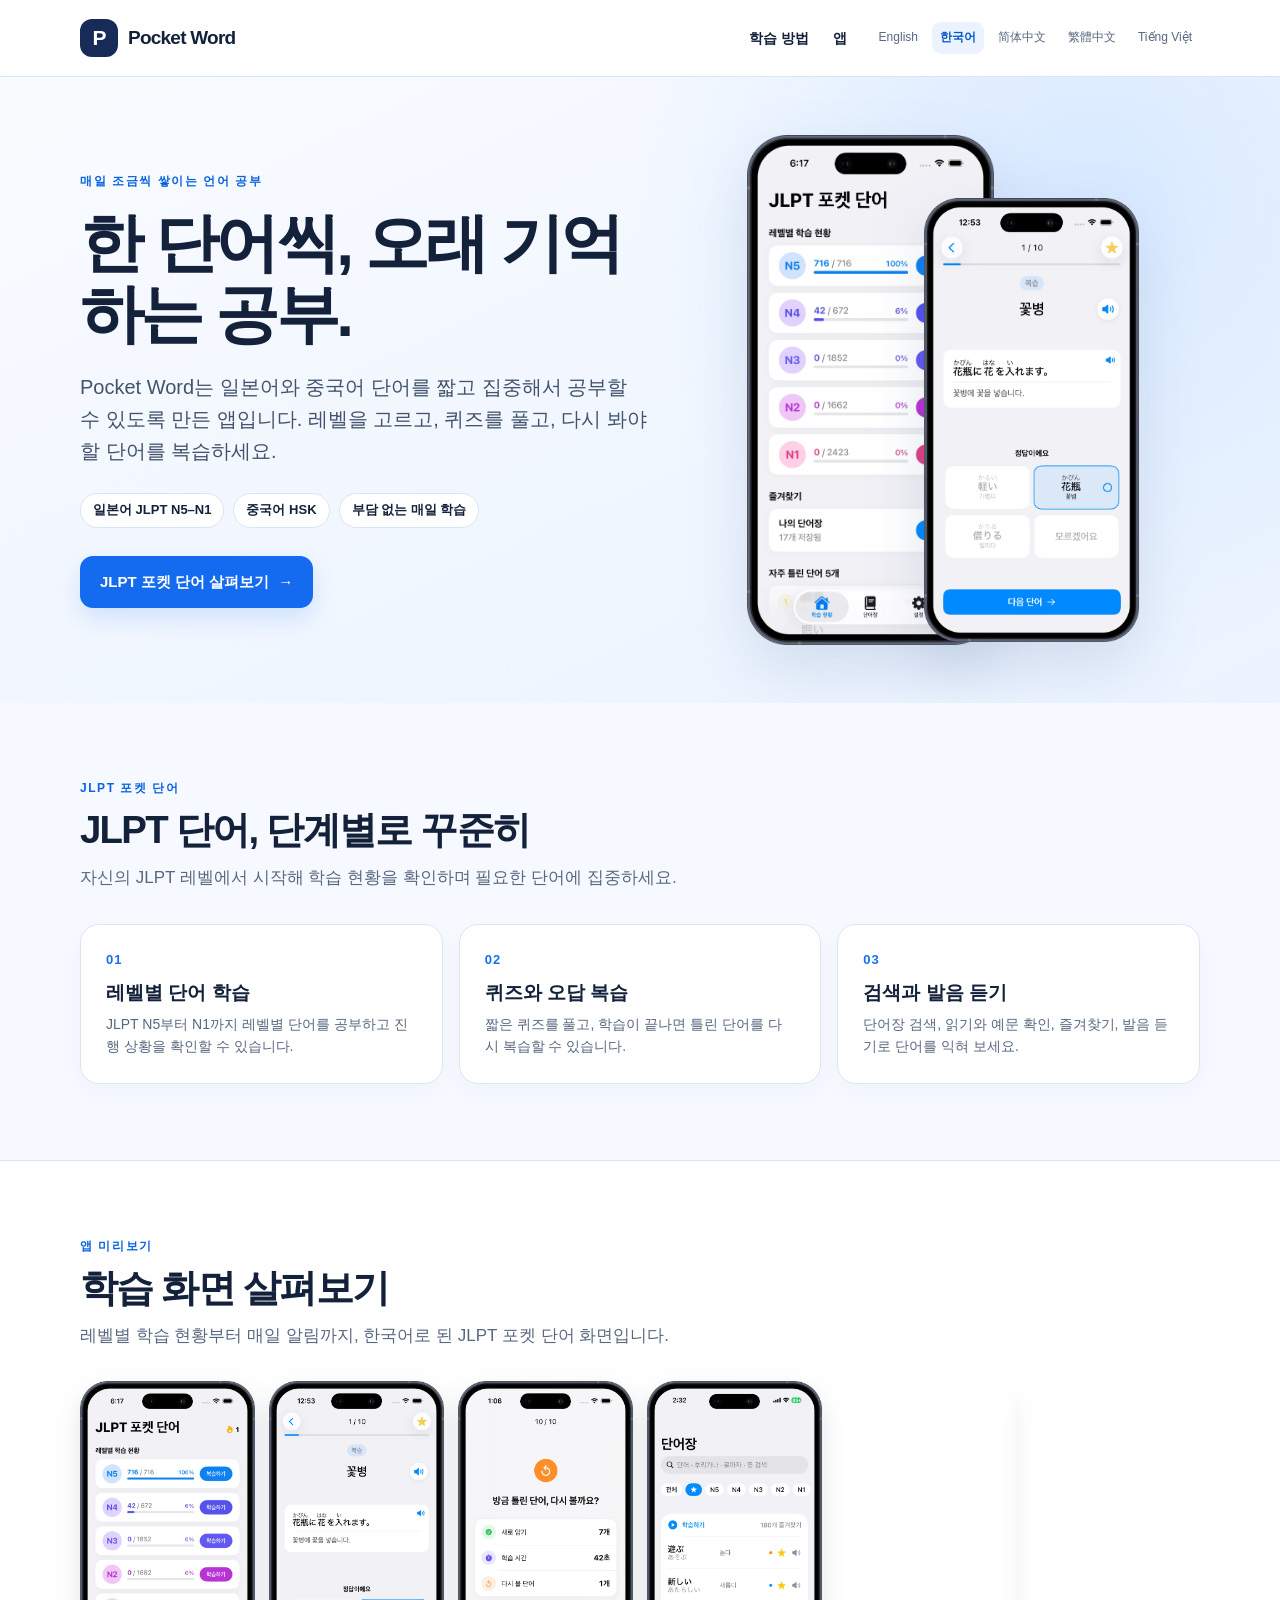
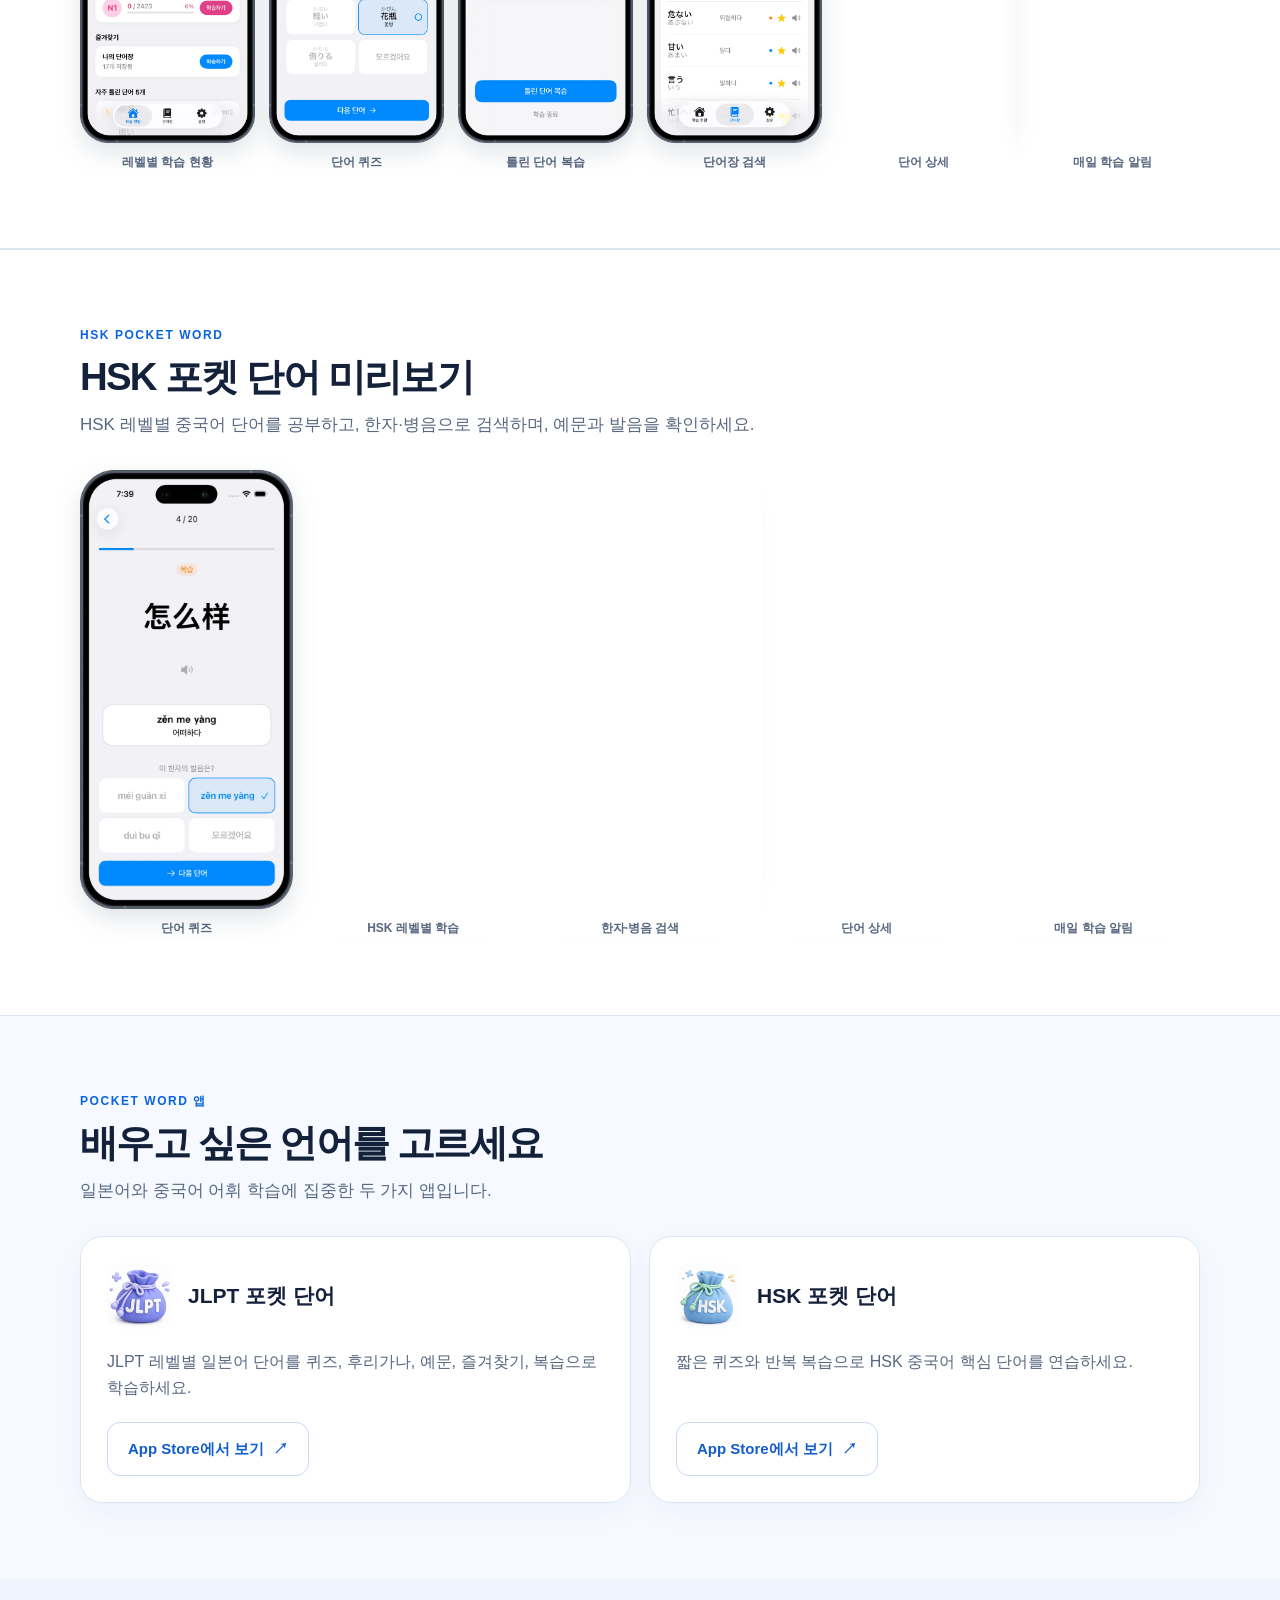
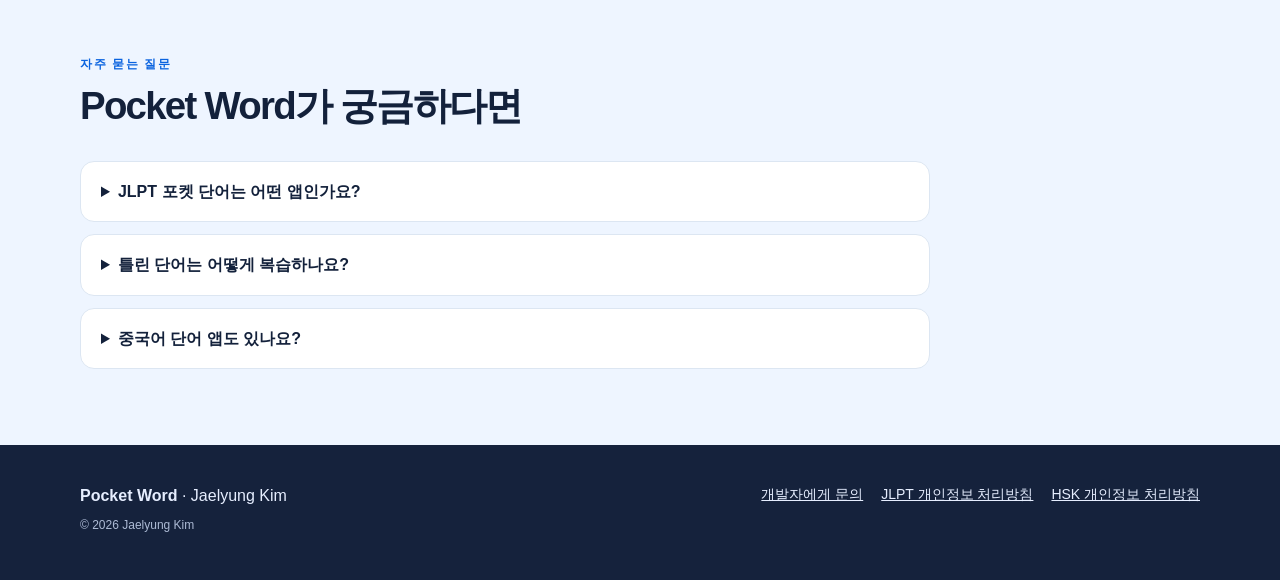
==== ko/index.html @ f8c6cbfd "Build multilingual Pocket Word landing page" ====
<!DOCTYPE html>
<html lang="ko">
<head>
  <meta charset="UTF-8">
  <meta name="viewport" content="width=device-width, initial-scale=1">
  <title>Pocket Word | JLPT·HSK 단어 학습 앱</title>
  <meta name="description" content="JLPT 포켓 단어와 HSK 포켓 단어로 일본어·중국어 어휘를 공부하세요. 레벨별 학습, 짧은 퀴즈, 오답 복습, 발음 듣기 기능을 소개합니다.">
  <meta name="robots" content="index,follow,max-image-preview:large">
  <meta name="google-site-verification" content="16IrVjWZvAI2gsgWfEkJJM5fsrkRQNJg6jO9v7mw_cU">
  <link rel="canonical" href="https://jaelyung.github.io/ko/">
  <link rel="alternate" hreflang="en" href="https://jaelyung.github.io/">
<link rel="alternate" hreflang="ko" href="https://jaelyung.github.io/ko/">
<link rel="alternate" hreflang="zh-CN" href="https://jaelyung.github.io/zh-cn/">
<link rel="alternate" hreflang="zh-TW" href="https://jaelyung.github.io/zh-tw/">
<link rel="alternate" hreflang="vi" href="https://jaelyung.github.io/vi/">
<link rel="alternate" hreflang="x-default" href="https://jaelyung.github.io/">
  <meta property="og:type" content="website">
  <meta property="og:site_name" content="Pocket Word">
  <meta property="og:locale" content="ko">
  <meta property="og:title" content="Pocket Word | JLPT·HSK 단어 학습 앱">
  <meta property="og:description" content="JLPT 포켓 단어와 HSK 포켓 단어로 일본어·중국어 어휘를 공부하세요. 레벨별 학습, 짧은 퀴즈, 오답 복습, 발음 듣기 기능을 소개합니다.">
  <meta property="og:url" content="https://jaelyung.github.io/ko/">
  <meta property="og:image" content="https://jaelyung.github.io/images/kr/1.webp">
  <meta name="twitter:card" content="summary_large_image">
  <link rel="icon" href="/jlpt-pocket-word.png">
  <link rel="stylesheet" href="/style.css">
  <script type="application/ld+json">{"@context": "https://schema.org", "@graph": [{"@type": "Organization", "@id": "https://jaelyung.github.io/#organization", "name": "Pocket Word", "url": "https://jaelyung.github.io/", "email": "jaekim7724@gmail.com", "founder": {"@type": "Person", "name": "Jaelyung Kim"}}, {"@type": "WebPage", "@id": "https://jaelyung.github.io/ko/#webpage", "url": "https://jaelyung.github.io/ko/", "name": "Pocket Word | JLPT·HSK 단어 학습 앱", "description": "JLPT 포켓 단어와 HSK 포켓 단어로 일본어·중국어 어휘를 공부하세요. 레벨별 학습, 짧은 퀴즈, 오답 복습, 발음 듣기 기능을 소개합니다.", "inLanguage": "ko", "isPartOf": {"@id": "https://jaelyung.github.io/#website"}, "about": [{"@id": "https://jaelyung.github.io/#jlpt"}, {"@id": "https://jaelyung.github.io/#hsk"}]}, {"@type": "WebSite", "@id": "https://jaelyung.github.io/#website", "name": "Pocket Word", "url": "https://jaelyung.github.io/", "publisher": {"@id": "https://jaelyung.github.io/#organization"}, "inLanguage": ["en", "ko", "zh-CN", "zh-TW", "vi"]}, {"@type": "SoftwareApplication", "@id": "https://jaelyung.github.io/#jlpt", "name": "JLPT Pocket Word", "applicationCategory": "EducationalApplication", "operatingSystem": "iOS", "url": "https://apps.apple.com/app/id6768330065", "downloadUrl": "https://apps.apple.com/app/id6768330065", "image": "https://jaelyung.github.io/jlpt-pocket-word.png", "screenshot": ["https://jaelyung.github.io/images/kr/1.webp", "https://jaelyung.github.io/images/kr/2.webp", "https://jaelyung.github.io/images/kr/3.webp", "https://jaelyung.github.io/images/kr/4.webp", "https://jaelyung.github.io/images/kr/5.webp", "https://jaelyung.github.io/images/kr/6.webp"], "description": "JLPT 레벨별 일본어 단어를 퀴즈, 후리가나, 예문, 즐겨찾기, 복습으로 학습하세요.", "publisher": {"@id": "https://jaelyung.github.io/#organization"}}, {"@type": "SoftwareApplication", "@id": "https://jaelyung.github.io/#hsk", "name": "HSK Pocket Word", "applicationCategory": "EducationalApplication", "operatingSystem": "iOS", "url": "https://apps.apple.com/app/id6761183360", "downloadUrl": "https://apps.apple.com/app/id6761183360", "image": "https://jaelyung.github.io/hsk-pocket-word.png", "screenshot": ["https://jaelyung.github.io/images/hsk/kr/1.webp", "https://jaelyung.github.io/images/hsk/kr/2.webp", "https://jaelyung.github.io/images/hsk/kr/3.webp", "https://jaelyung.github.io/images/hsk/kr/4.webp", "https://jaelyung.github.io/images/hsk/kr/5.webp"], "description": "짧은 퀴즈와 반복 복습으로 HSK 중국어 핵심 단어를 연습하세요.", "publisher": {"@id": "https://jaelyung.github.io/#organization"}}]}</script>
</head>
<body>
  <header class="site-header"><div class="wrap header-inner">
    <a class="brand" href="/"><span class="brand-mark" aria-hidden="true">P</span>Pocket Word</a>
    <div class="header-actions"><a href="#features">학습 방법</a><a href="#apps">앱</a>
      <nav class="language-nav" aria-label="Language"><a href="/" hreflang="en" lang="en">English</a><a href="/ko/" hreflang="ko" lang="ko" aria-current="page">한국어</a><a href="/zh-cn/" hreflang="zh-CN" lang="zh-CN">简体中文</a><a href="/zh-tw/" hreflang="zh-TW" lang="zh-TW">繁體中文</a><a href="/vi/" hreflang="vi" lang="vi">Tiếng Việt</a></nav>
    </div>
  </div></header>
  <main>
    <div class="hero"><div class="wrap hero-grid">
      <div><div class="eyebrow">매일 조금씩 쌓이는 언어 공부</div><h1>한 단어씩, 오래 기억하는 공부.</h1><p class="lead">Pocket Word는 일본어와 중국어 단어를 짧고 집중해서 공부할 수 있도록 만든 앱입니다. 레벨을 고르고, 퀴즈를 풀고, 다시 봐야 할 단어를 복습하세요.</p>
        <div class="hero-points"><span>일본어 JLPT N5–N1</span><span>중국어 HSK</span><span>부담 없는 매일 학습</span></div><a class="button" href="#features">JLPT 포켓 단어 살펴보기 <span aria-hidden="true">→</span></a>
      </div>
      <div class="hero-art" aria-hidden="true"><img src="/images/kr/1.webp" width="1183" height="2441" alt="" fetchpriority="high"><img src="/images/kr/2.webp" width="1183" height="2441" alt=""></div>
    </div></div>
    <section id="features"><div class="wrap">
      <div class="section-head"><div class="eyebrow">JLPT 포켓 단어</div><h2>JLPT 단어, 단계별로 꾸준히</h2><p>자신의 JLPT 레벨에서 시작해 학습 현황을 확인하며 필요한 단어에 집중하세요.</p></div>
      <div class="feature-grid"><article class="feature"><div class="number">01</div><h3>레벨별 단어 학습</h3><p>JLPT N5부터 N1까지 레벨별 단어를 공부하고 진행 상황을 확인할 수 있습니다.</p></article><article class="feature"><div class="number">02</div><h3>퀴즈와 오답 복습</h3><p>짧은 퀴즈를 풀고, 학습이 끝나면 틀린 단어를 다시 복습할 수 있습니다.</p></article><article class="feature"><div class="number">03</div><h3>검색과 발음 듣기</h3><p>단어장 검색, 읽기와 예문 확인, 즐겨찾기, 발음 듣기로 단어를 익혀 보세요.</p></article></div>
    </div></section>
    <section class="gallery-section" id="preview"><div class="wrap">
      <div class="section-head"><div class="eyebrow">앱 미리보기</div><h2>학습 화면 살펴보기</h2><p>레벨별 학습 현황부터 매일 알림까지, 한국어로 된 JLPT 포켓 단어 화면입니다.</p></div>
      <div class="gallery"><figure class="shot"><img src="/images/kr/1.webp" width="1183" height="2441" loading="lazy" decoding="async" alt="JLPT Pocket Word — 레벨별 학습 현황"><figcaption>레벨별 학습 현황</figcaption></figure><figure class="shot"><img src="/images/kr/2.webp" width="1183" height="2441" loading="lazy" decoding="async" alt="JLPT Pocket Word — 단어 퀴즈"><figcaption>단어 퀴즈</figcaption></figure><figure class="shot"><img src="/images/kr/3.webp" width="1183" height="2441" loading="lazy" decoding="async" alt="JLPT Pocket Word — 틀린 단어 복습"><figcaption>틀린 단어 복습</figcaption></figure><figure class="shot"><img src="/images/kr/4.webp" width="1183" height="2441" loading="lazy" decoding="async" alt="JLPT Pocket Word — 단어장 검색"><figcaption>단어장 검색</figcaption></figure><figure class="shot"><img src="/images/kr/5.webp" width="1183" height="2441" loading="lazy" decoding="async" alt="JLPT Pocket Word — 단어 상세"><figcaption>단어 상세</figcaption></figure><figure class="shot"><img src="/images/kr/6.webp" width="1183" height="2441" loading="lazy" decoding="async" alt="JLPT Pocket Word — 매일 학습 알림"><figcaption>매일 학습 알림</figcaption></figure></div>
    </div></section>
    <section class="gallery-section" id="hsk-preview"><div class="wrap">
      <div class="section-head"><div class="eyebrow">HSK Pocket Word</div><h2>HSK 포켓 단어 미리보기</h2><p>HSK 레벨별 중국어 단어를 공부하고, 한자·병음으로 검색하며, 예문과 발음을 확인하세요.</p></div>
      <div class="gallery gallery-five"><figure class="shot"><img src="/images/hsk/kr/1.webp" width="1183" height="2441" loading="lazy" decoding="async" alt="HSK Pocket Word — 단어 퀴즈"><figcaption>단어 퀴즈</figcaption></figure><figure class="shot"><img src="/images/hsk/kr/2.webp" width="1183" height="2441" loading="lazy" decoding="async" alt="HSK Pocket Word — HSK 레벨별 학습"><figcaption>HSK 레벨별 학습</figcaption></figure><figure class="shot"><img src="/images/hsk/kr/3.webp" width="1183" height="2441" loading="lazy" decoding="async" alt="HSK Pocket Word — 한자·병음 검색"><figcaption>한자·병음 검색</figcaption></figure><figure class="shot"><img src="/images/hsk/kr/4.webp" width="1183" height="2441" loading="lazy" decoding="async" alt="HSK Pocket Word — 단어 상세"><figcaption>단어 상세</figcaption></figure><figure class="shot"><img src="/images/hsk/kr/5.webp" width="1183" height="2441" loading="lazy" decoding="async" alt="HSK Pocket Word — 매일 학습 알림"><figcaption>매일 학습 알림</figcaption></figure></div>
    </div></section>
    <section id="apps"><div class="wrap">
      <div class="section-head"><div class="eyebrow">Pocket Word 앱</div><h2>배우고 싶은 언어를 고르세요</h2><p>일본어와 중국어 어휘 학습에 집중한 두 가지 앱입니다.</p></div>
      <div class="app-grid">
        <article class="app-card"><div class="app-card-head"><img src="/jlpt-pocket-word.png" width="66" height="66" loading="lazy" alt=""><h3>JLPT 포켓 단어</h3></div><p>JLPT 레벨별 일본어 단어를 퀴즈, 후리가나, 예문, 즐겨찾기, 복습으로 학습하세요.</p><a class="button secondary" href="https://apps.apple.com/app/id6768330065" target="_blank" rel="noopener noreferrer">App Store에서 보기 <span aria-hidden="true">↗</span></a></article>
        <article class="app-card"><div class="app-card-head"><img src="/hsk-pocket-word.png" width="66" height="66" loading="lazy" alt=""><h3>HSK 포켓 단어</h3></div><p>짧은 퀴즈와 반복 복습으로 HSK 중국어 핵심 단어를 연습하세요.</p><a class="button secondary" href="https://apps.apple.com/app/id6761183360" target="_blank" rel="noopener noreferrer">App Store에서 보기 <span aria-hidden="true">↗</span></a></article>
      </div>
    </div></section>
    <section class="faq-section"><div class="wrap">
      <div class="section-head"><div class="eyebrow">자주 묻는 질문</div><h2>Pocket Word가 궁금하다면</h2></div>
      <div class="faq-list"><details><summary>JLPT 포켓 단어는 어떤 앱인가요?</summary><p>일본어 학습자를 위한 iPhone 단어 앱입니다. JLPT N5부터 N1까지 단어를 레벨별로 학습하며 퀴즈, 복습, 발음, 예문 기능을 사용할 수 있습니다.</p></details><details><summary>틀린 단어는 어떻게 복습하나요?</summary><p>퀴즈를 마치면 결과 화면에서 틀린 단어를 다시 복습할 수 있습니다. 즐겨찾기에 저장하거나 단어장에서 찾아볼 수도 있습니다.</p></details><details><summary>중국어 단어 앱도 있나요?</summary><p>네. HSK 포켓 단어로 중국어 HSK 어휘를 공부할 수 있습니다.</p></details></div>
    </div></section>
  </main>
  <footer class="site-footer"><div class="wrap footer-inner"><div><p><strong>Pocket Word</strong> · Jaelyung Kim</p><p class="small">© 2026 Jaelyung Kim</p></div><div class="footer-links"><a href="mailto:jaekim7724@gmail.com">개발자에게 문의</a><a href="/jlpt/privacy/">JLPT 개인정보 처리방침</a><a href="/hsk/privacy/">HSK 개인정보 처리방침</a></div></div></footer>
</body>
</html>
---- style.css ----
:root{--ink:#13213b;--muted:#586880;--blue:#146bef;--light:#eaf3ff;--line:#dce6f2;--paper:#fff;--bg:#f6f9ff}*{box-sizing:border-box}html{scroll-behavior:smooth}body{margin:0;background:var(--bg);color:var(--ink);font-family:-apple-system,BlinkMacSystemFont,"Segoe UI",Arial,"Noto Sans",sans-serif;line-height:1.6}a{color:inherit}a:focus-visible,button:focus-visible{outline:3px solid #ff9c36;outline-offset:4px}img{max-width:100%}.wrap{width:min(1120px,calc(100% - 40px));margin:auto}.site-header{background:#fff;border-bottom:1px solid var(--line)}.header-inner{min-height:76px;display:flex;align-items:center;justify-content:space-between;gap:24px;flex-wrap:wrap;padding:14px 0}.brand{display:flex;align-items:center;gap:10px;text-decoration:none;font-size:19px;font-weight:800;letter-spacing:-.04em}.brand-mark{display:grid;place-items:center;width:38px;height:38px;background:#172b59;color:white;border-radius:12px;font-size:21px}.header-actions{display:flex;align-items:center;gap:24px;flex-wrap:wrap}.header-actions>a{text-decoration:none;font-size:14px;font-weight:650}.language-nav{display:flex;align-items:center;gap:6px;flex-wrap:wrap}.language-nav a{font-size:12px;text-decoration:none;padding:6px 8px;border-radius:9px;color:var(--muted)}.language-nav a[aria-current=page]{background:var(--light);color:#0759c8;font-weight:800}.hero{overflow:hidden;background:radial-gradient(circle at 85% 20%,#d7e9ff 0,transparent 38%),linear-gradient(155deg,#f9fbff 0%,#eaf3ff 100%)}.hero-grid{display:grid;grid-template-columns:1.05fr .95fr;align-items:center;gap:36px;min-height:595px;padding:58px 0}.eyebrow{color:#0a63df;font-size:12px;font-weight:800;text-transform:uppercase;letter-spacing:.13em}.hero h1{font-size:clamp(39px,5vw,68px);line-height:1.1;letter-spacing:-.055em;margin:17px 0 22px;max-width:640px}.lead{font-size:clamp(17px,1.6vw,20px);color:#43536d;max-width:570px;margin:0 0 26px}.hero-points{display:flex;gap:9px;flex-wrap:wrap;margin-bottom:28px}.hero-points span{background:#fff;border:1px solid #d8e5f7;border-radius:100px;padding:6px 12px;font-size:13px;font-weight:700}.button{display:inline-flex;align-items:center;justify-content:center;gap:9px;border-radius:13px;background:var(--blue);color:#fff;text-decoration:none;font-size:15px;font-weight:800;padding:14px 20px;box-shadow:0 10px 24px #146bef28}.button:hover{background:#075ad5}.button.secondary{background:#fff;color:#125dca;border:1px solid #c7dbf6;box-shadow:none}.hero-art{display:flex;align-items:center;justify-content:center;min-width:0;height:510px}.hero-art img{height:100%;width:auto;object-fit:contain;filter:drop-shadow(0 24px 30px #284c8624)}.hero-art img+img{height:87%;margin-left:-70px;transform:translateY(30px)}section{padding:76px 0}.section-head{max-width:750px;margin-bottom:32px}.section-head h2{font-size:clamp(30px,3vw,43px);line-height:1.15;letter-spacing:-.045em;margin:10px 0 12px}.section-head p{font-size:17px;color:var(--muted);margin:0}.feature-grid{display:grid;grid-template-columns:repeat(3,1fr);gap:16px}.feature{background:#fff;border:1px solid var(--line);border-radius:19px;padding:25px;box-shadow:0 8px 25px #173f7c08}.feature .number{color:#1770eb;font-weight:900;font-size:13px;letter-spacing:.08em}.feature h3{font-size:19px;line-height:1.25;margin:11px 0 8px}.feature p{color:var(--muted);font-size:14px;margin:0}.gallery-section{background:#fff;border-block:1px solid var(--line)}.gallery{display:grid;grid-template-columns:repeat(6,minmax(0,1fr));gap:14px}.gallery-five{grid-template-columns:repeat(5,minmax(0,1fr))}.shot{margin:0;min-width:0}.shot img{display:block;width:100%;height:auto;filter:drop-shadow(0 10px 12px #1d335322)}.shot figcaption{font-size:12px;text-align:center;font-weight:700;color:var(--muted);margin-top:10px}.app-grid{display:grid;grid-template-columns:1fr 1fr;gap:18px}.app-card{background:#fff;border:1px solid var(--line);border-radius:22px;padding:26px;display:flex;flex-direction:column;box-shadow:0 9px 30px #173f7c0a}.app-card-head{display:flex;align-items:center;gap:15px;margin-bottom:12px}.app-card img{width:66px;height:66px;border-radius:15px}.app-card h3{font-size:21px;margin:0;line-height:1.2}.app-card p{color:var(--muted);margin:8px 0 22px;flex:1}.app-card .button{align-self:flex-start}.faq-section{background:#eef5ff}.faq-list{display:grid;gap:12px;max-width:850px}.faq-list details{background:#fff;border:1px solid var(--line);border-radius:14px;padding:17px 20px}.faq-list summary{cursor:pointer;font-weight:750}.faq-list p{margin:10px 0 0;color:var(--muted)}.site-footer{background:#15223c;color:#e6eeff;padding:38px 0}.footer-inner{display:flex;align-items:flex-start;justify-content:space-between;gap:20px;flex-wrap:wrap}.footer-inner p{margin:0 0 7px}.footer-inner a{color:#e6eeff}.footer-links{display:flex;gap:18px;flex-wrap:wrap;font-size:14px}.small{font-size:12px;color:#adbbd5}.sr-only{position:absolute;width:1px;height:1px;padding:0;margin:-1px;overflow:hidden;clip:rect(0,0,0,0);white-space:nowrap;border:0}@media(max-width:850px){.hero-grid{grid-template-columns:1fr;gap:12px;padding:52px 0 38px}.hero-art{height:440px}.feature-grid{grid-template-columns:1fr 1fr}.gallery{display:flex;overflow-x:auto;scroll-snap-type:x mandatory;padding-bottom:16px}.shot{flex:0 0 24%;scroll-snap-align:start}}@media(max-width:580px){.wrap{width:min(100% - 28px,1120px)}.header-inner{gap:11px}.header-actions{gap:10px}.header-actions>a{display:none}.language-nav a{font-size:11px;padding:5px 6px}.hero-grid{padding-top:42px}.hero h1{font-size:39px}.hero-art{height:370px}.hero-art img+img{margin-left:-60px}section{padding:55px 0}.feature-grid,.app-grid{grid-template-columns:1fr}.shot{flex-basis:37%}.section-head p{font-size:15px}}@media(prefers-reduced-motion:reduce){html{scroll-behavior:auto}}
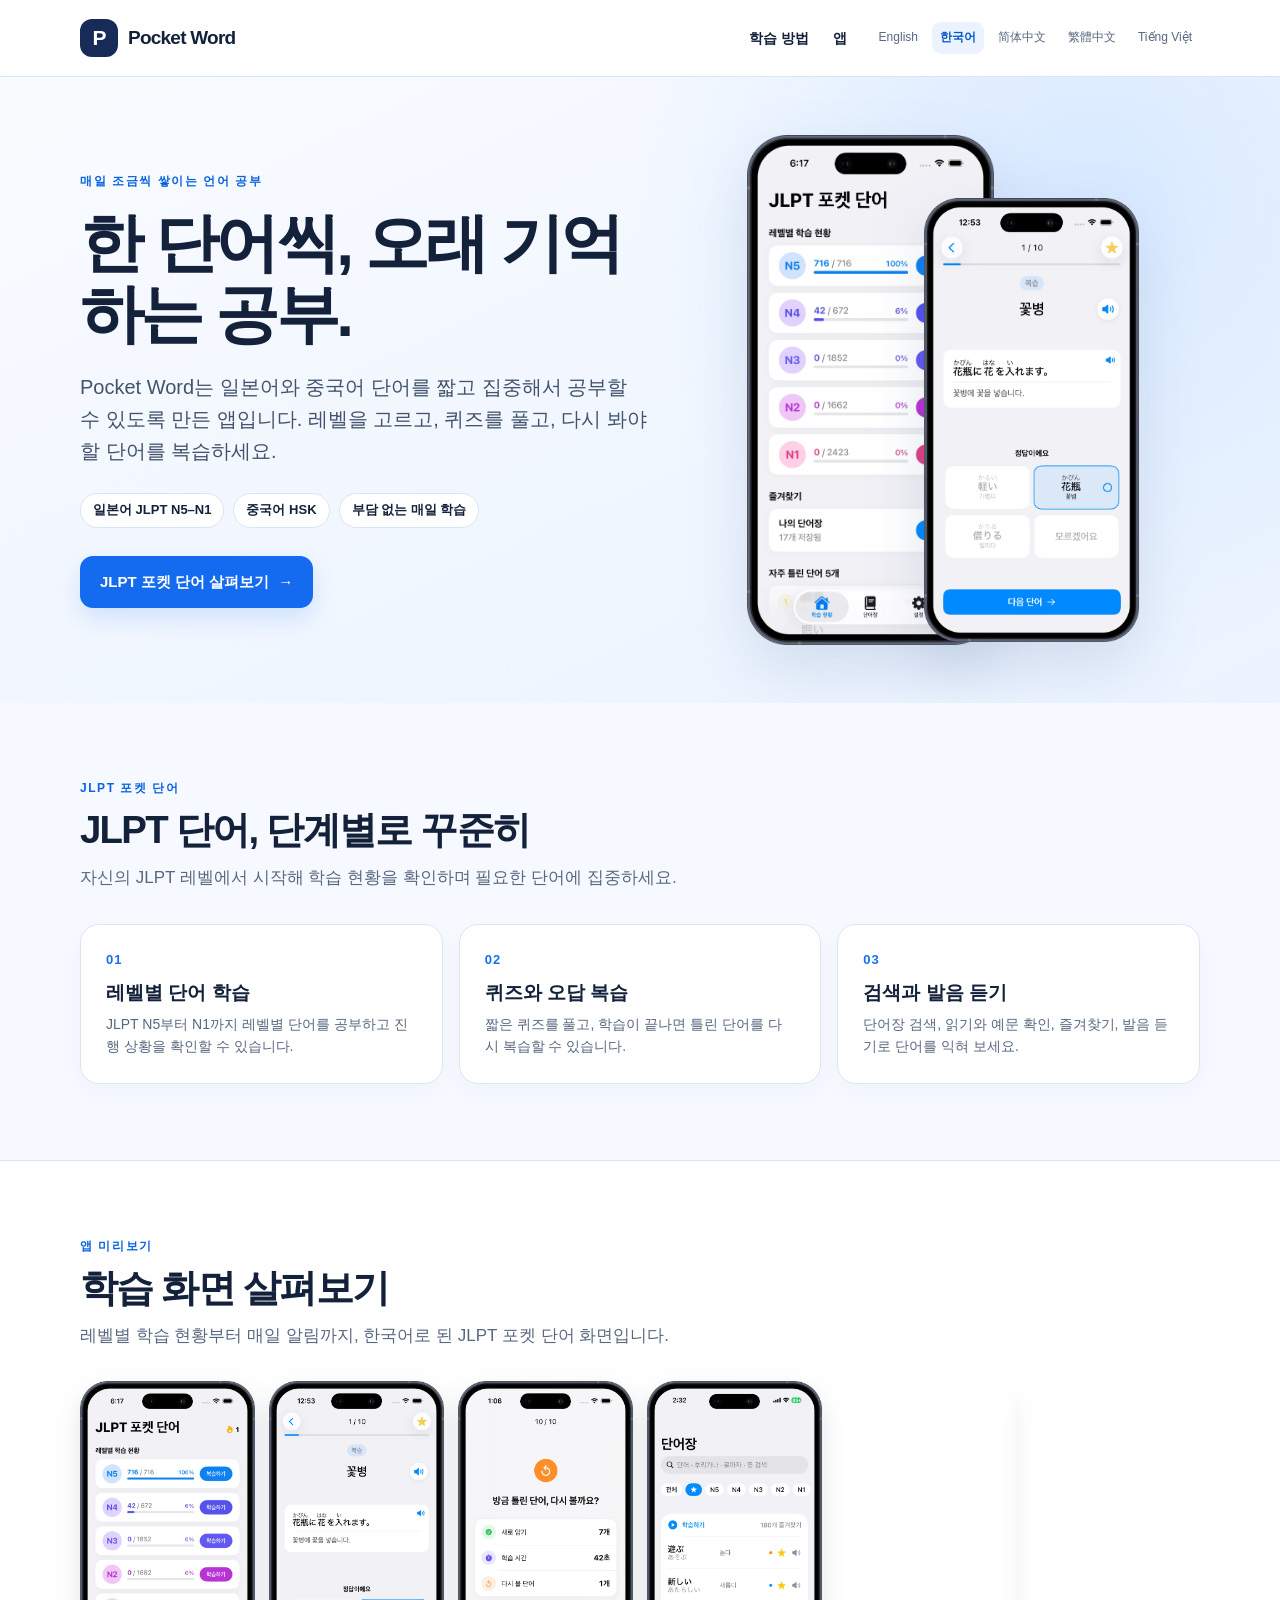
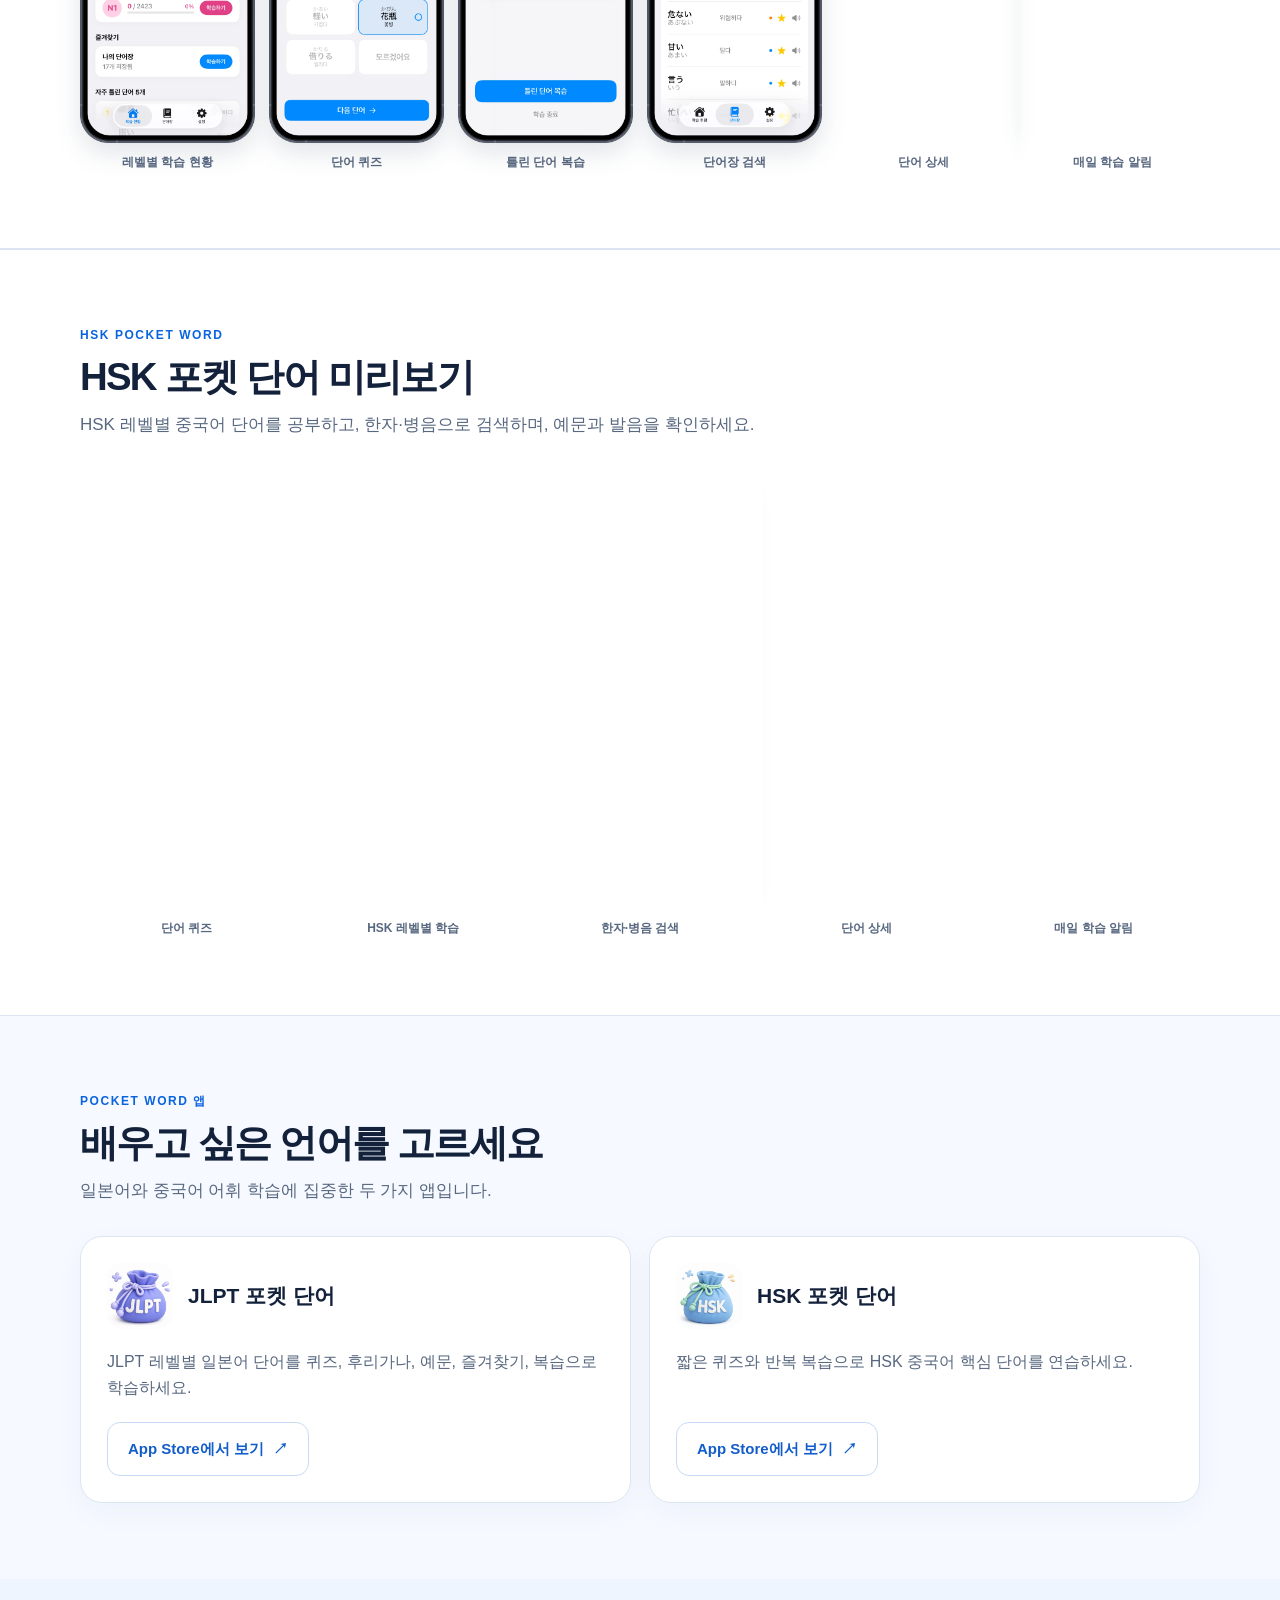
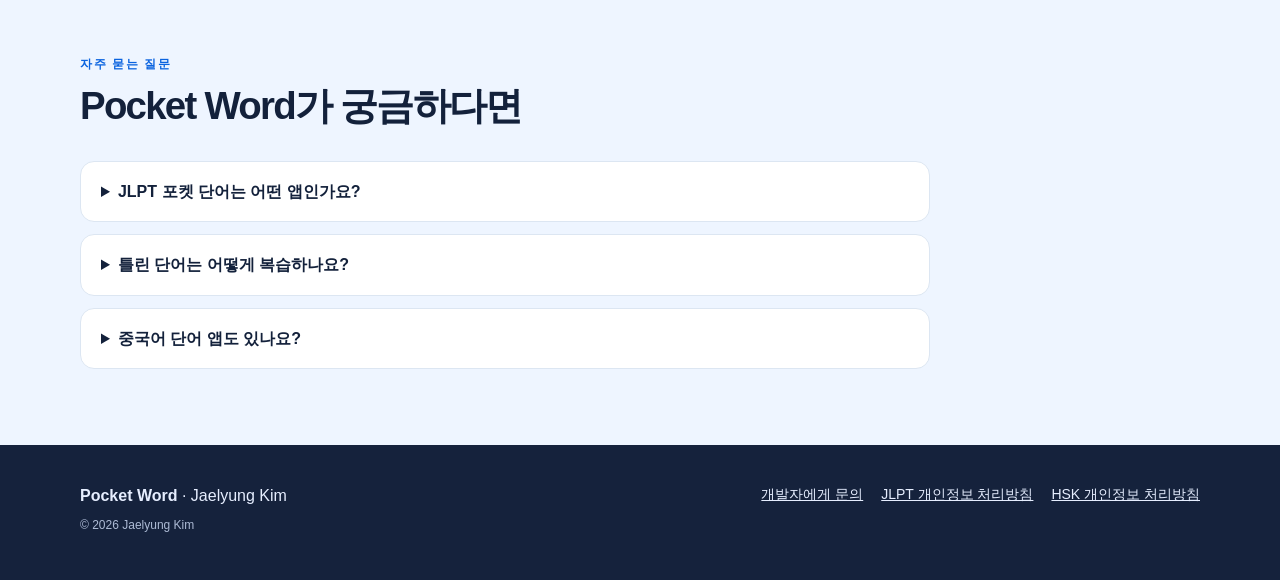
==== commit 3e40d1c5: "Add language bookmarks to privacy policies" ====
--- a/ko/index.html
+++ b/ko/index.html
@@ -64,6 +64,6 @@
       <div class="faq-list"><details><summary>JLPT 포켓 단어는 어떤 앱인가요?</summary><p>일본어 학습자를 위한 iPhone 단어 앱입니다. JLPT N5부터 N1까지 단어를 레벨별로 학습하며 퀴즈, 복습, 발음, 예문 기능을 사용할 수 있습니다.</p></details><details><summary>틀린 단어는 어떻게 복습하나요?</summary><p>퀴즈를 마치면 결과 화면에서 틀린 단어를 다시 복습할 수 있습니다. 즐겨찾기에 저장하거나 단어장에서 찾아볼 수도 있습니다.</p></details><details><summary>중국어 단어 앱도 있나요?</summary><p>네. HSK 포켓 단어로 중국어 HSK 어휘를 공부할 수 있습니다.</p></details></div>
     </div></section>
   </main>
-  <footer class="site-footer"><div class="wrap footer-inner"><div><p><strong>Pocket Word</strong> · Jaelyung Kim</p><p class="small">© 2026 Jaelyung Kim</p></div><div class="footer-links"><a href="mailto:jaekim7724@gmail.com">개발자에게 문의</a><a href="/jlpt/privacy/">JLPT 개인정보 처리방침</a><a href="/hsk/privacy/">HSK 개인정보 처리방침</a></div></div></footer>
+  <footer class="site-footer"><div class="wrap footer-inner"><div><p><strong>Pocket Word</strong> · Jaelyung Kim</p><p class="small">© 2026 Jaelyung Kim</p></div><div class="footer-links"><a href="mailto:jaekim7724@gmail.com">개발자에게 문의</a><a href="/jlpt/privacy/#ko">JLPT 개인정보 처리방침</a><a href="/hsk/privacy/#ko">HSK 개인정보 처리방침</a></div></div></footer>
 </body>
 </html>
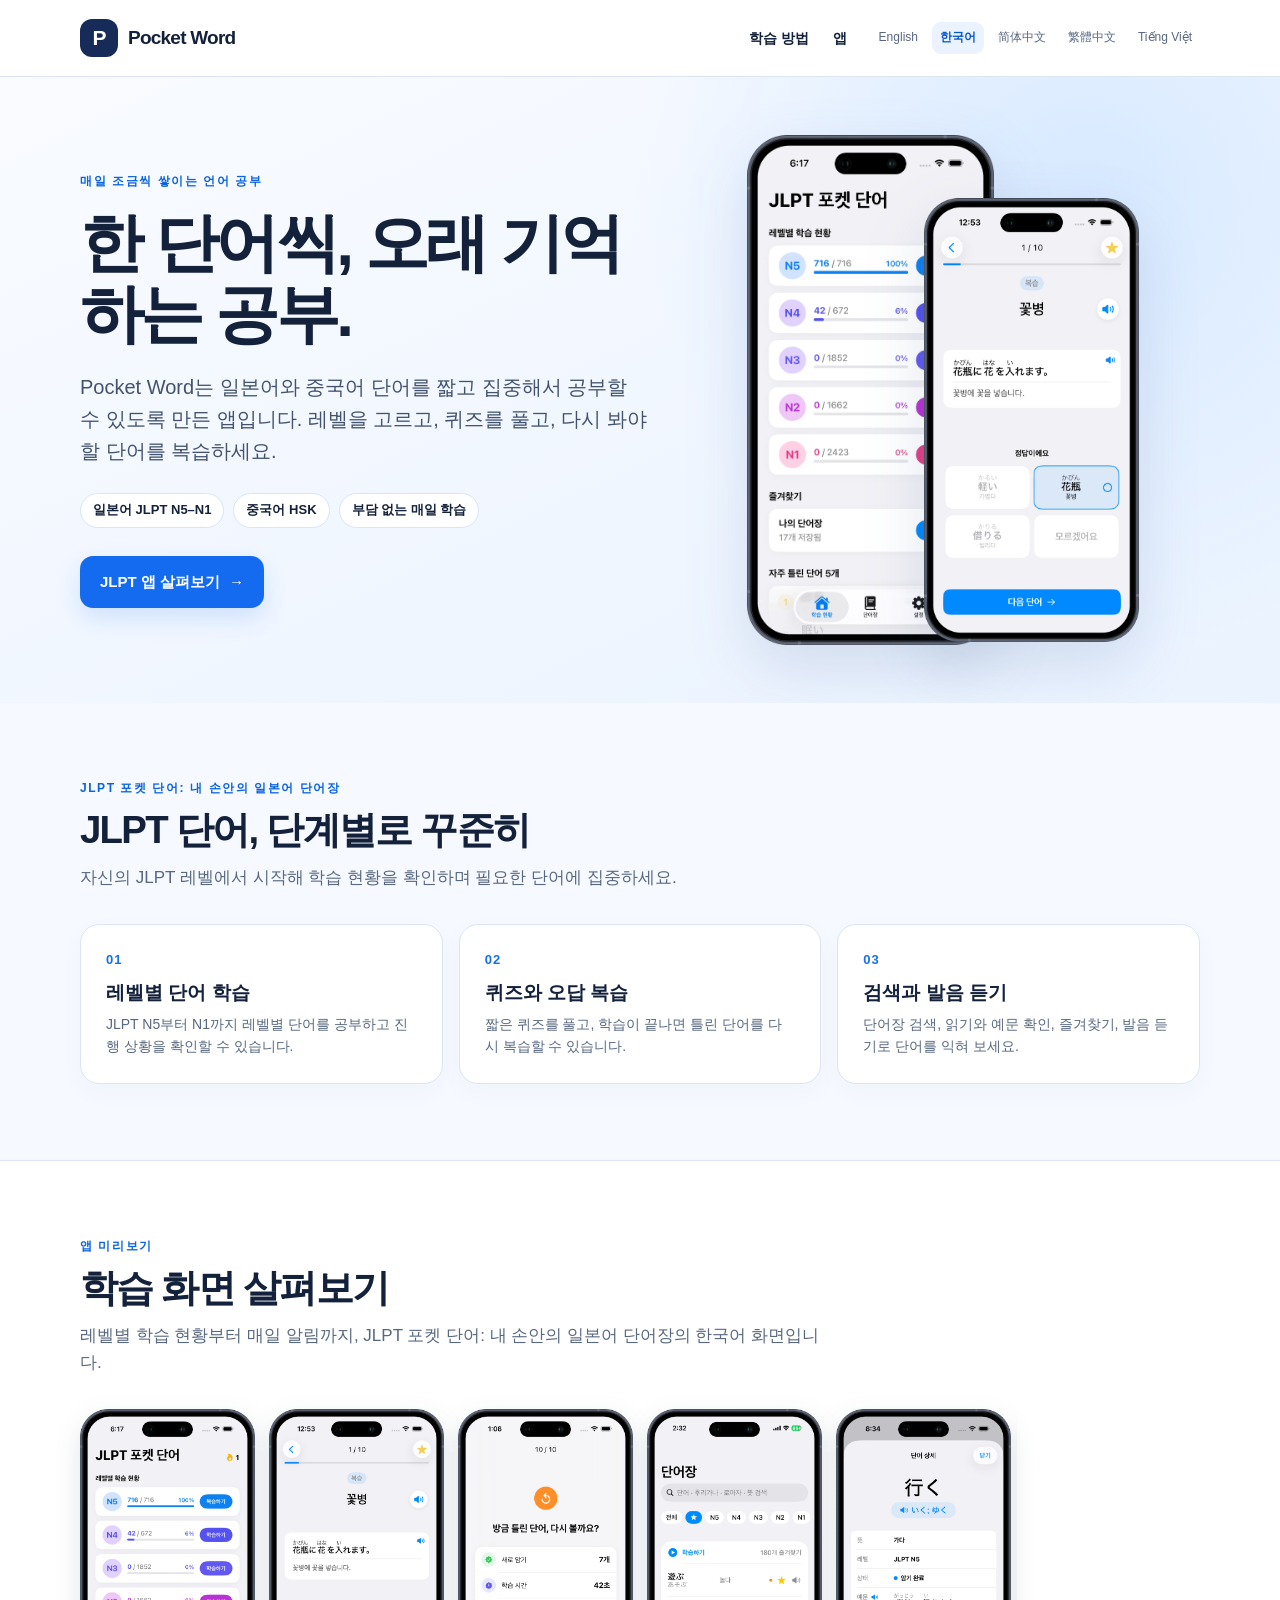
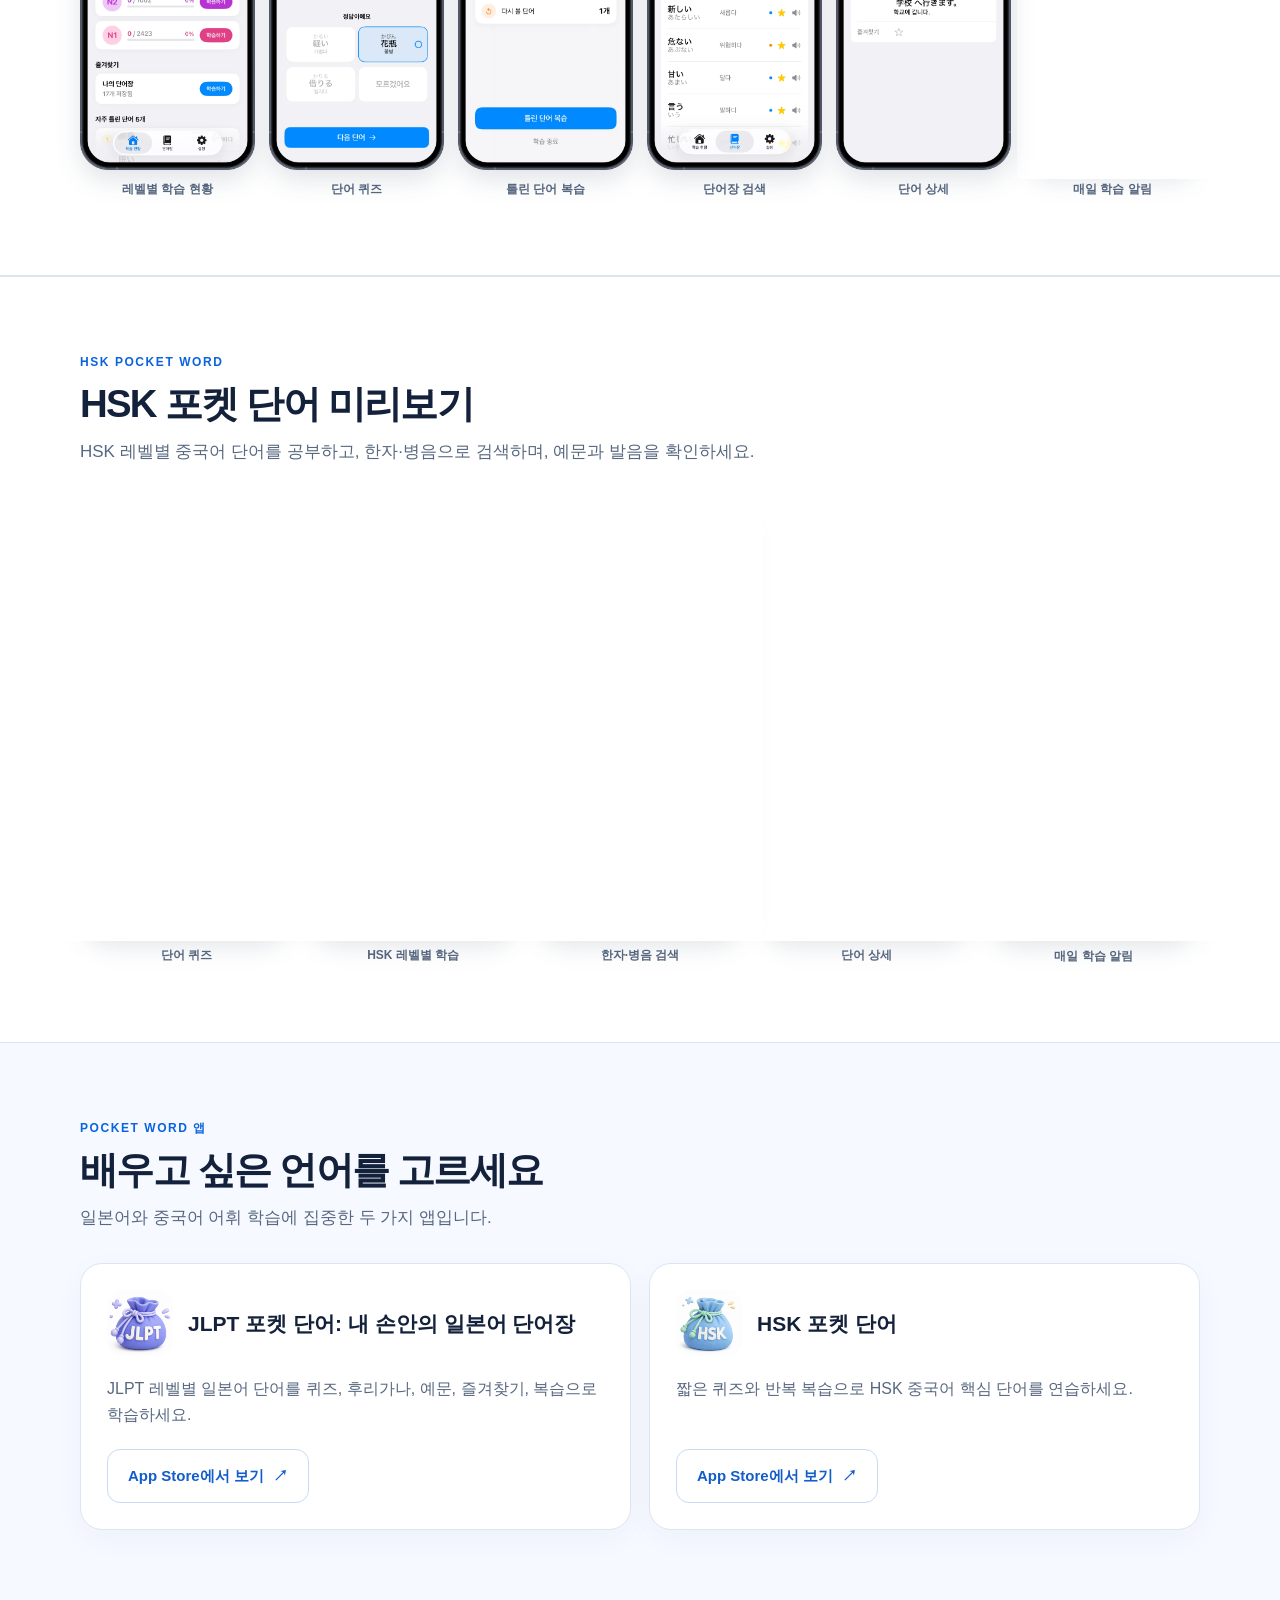
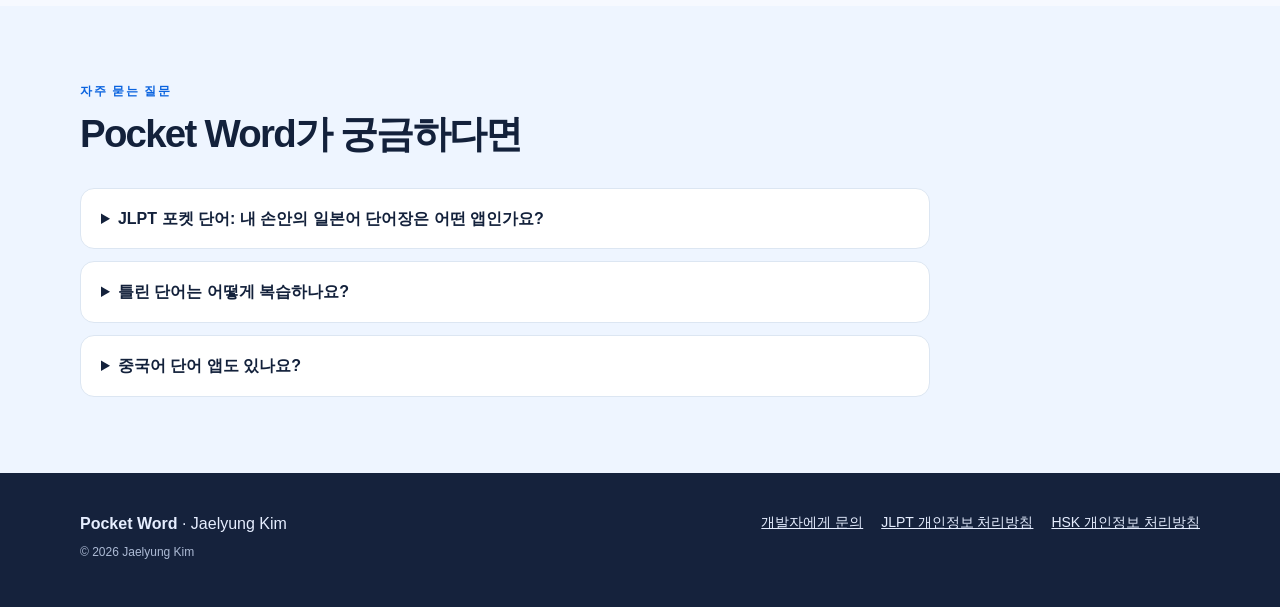
==== commit a3f3edac: "Use localized JLPT app names and pin policy header" ====
--- a/ko/index.html
+++ b/ko/index.html
@@ -3,8 +3,8 @@
 <head>
   <meta charset="UTF-8">
   <meta name="viewport" content="width=device-width, initial-scale=1">
-  <title>Pocket Word | JLPT·HSK 단어 학습 앱</title>
-  <meta name="description" content="JLPT 포켓 단어와 HSK 포켓 단어로 일본어·중국어 어휘를 공부하세요. 레벨별 학습, 짧은 퀴즈, 오답 복습, 발음 듣기 기능을 소개합니다.">
+  <title>JLPT 포켓 단어: 내 손안의 일본어 단어장 | Pocket Word</title>
+  <meta name="description" content="JLPT 포켓 단어: 내 손안의 일본어 단어장과 HSK 포켓 단어를 소개합니다. 레벨별 학습, 짧은 퀴즈, 오답 복습, 발음 듣기를 살펴보세요.">
   <meta name="robots" content="index,follow,max-image-preview:large">
   <meta name="google-site-verification" content="16IrVjWZvAI2gsgWfEkJJM5fsrkRQNJg6jO9v7mw_cU">
   <link rel="canonical" href="https://jaelyung.github.io/ko/">
@@ -17,14 +17,14 @@
   <meta property="og:type" content="website">
   <meta property="og:site_name" content="Pocket Word">
   <meta property="og:locale" content="ko">
-  <meta property="og:title" content="Pocket Word | JLPT·HSK 단어 학습 앱">
-  <meta property="og:description" content="JLPT 포켓 단어와 HSK 포켓 단어로 일본어·중국어 어휘를 공부하세요. 레벨별 학습, 짧은 퀴즈, 오답 복습, 발음 듣기 기능을 소개합니다.">
+  <meta property="og:title" content="JLPT 포켓 단어: 내 손안의 일본어 단어장 | Pocket Word">
+  <meta property="og:description" content="JLPT 포켓 단어: 내 손안의 일본어 단어장과 HSK 포켓 단어를 소개합니다. 레벨별 학습, 짧은 퀴즈, 오답 복습, 발음 듣기를 살펴보세요.">
   <meta property="og:url" content="https://jaelyung.github.io/ko/">
   <meta property="og:image" content="https://jaelyung.github.io/images/kr/1.webp">
   <meta name="twitter:card" content="summary_large_image">
   <link rel="icon" href="/jlpt-pocket-word.png">
   <link rel="stylesheet" href="/style.css">
-  <script type="application/ld+json">{"@context": "https://schema.org", "@graph": [{"@type": "Organization", "@id": "https://jaelyung.github.io/#organization", "name": "Pocket Word", "url": "https://jaelyung.github.io/", "email": "jaekim7724@gmail.com", "founder": {"@type": "Person", "name": "Jaelyung Kim"}}, {"@type": "WebPage", "@id": "https://jaelyung.github.io/ko/#webpage", "url": "https://jaelyung.github.io/ko/", "name": "Pocket Word | JLPT·HSK 단어 학습 앱", "description": "JLPT 포켓 단어와 HSK 포켓 단어로 일본어·중국어 어휘를 공부하세요. 레벨별 학습, 짧은 퀴즈, 오답 복습, 발음 듣기 기능을 소개합니다.", "inLanguage": "ko", "isPartOf": {"@id": "https://jaelyung.github.io/#website"}, "about": [{"@id": "https://jaelyung.github.io/#jlpt"}, {"@id": "https://jaelyung.github.io/#hsk"}]}, {"@type": "WebSite", "@id": "https://jaelyung.github.io/#website", "name": "Pocket Word", "url": "https://jaelyung.github.io/", "publisher": {"@id": "https://jaelyung.github.io/#organization"}, "inLanguage": ["en", "ko", "zh-CN", "zh-TW", "vi"]}, {"@type": "SoftwareApplication", "@id": "https://jaelyung.github.io/#jlpt", "name": "JLPT Pocket Word", "applicationCategory": "EducationalApplication", "operatingSystem": "iOS", "url": "https://apps.apple.com/app/id6768330065", "downloadUrl": "https://apps.apple.com/app/id6768330065", "image": "https://jaelyung.github.io/jlpt-pocket-word.png", "screenshot": ["https://jaelyung.github.io/images/kr/1.webp", "https://jaelyung.github.io/images/kr/2.webp", "https://jaelyung.github.io/images/kr/3.webp", "https://jaelyung.github.io/images/kr/4.webp", "https://jaelyung.github.io/images/kr/5.webp", "https://jaelyung.github.io/images/kr/6.webp"], "description": "JLPT 레벨별 일본어 단어를 퀴즈, 후리가나, 예문, 즐겨찾기, 복습으로 학습하세요.", "publisher": {"@id": "https://jaelyung.github.io/#organization"}}, {"@type": "SoftwareApplication", "@id": "https://jaelyung.github.io/#hsk", "name": "HSK Pocket Word", "applicationCategory": "EducationalApplication", "operatingSystem": "iOS", "url": "https://apps.apple.com/app/id6761183360", "downloadUrl": "https://apps.apple.com/app/id6761183360", "image": "https://jaelyung.github.io/hsk-pocket-word.png", "screenshot": ["https://jaelyung.github.io/images/hsk/kr/1.webp", "https://jaelyung.github.io/images/hsk/kr/2.webp", "https://jaelyung.github.io/images/hsk/kr/3.webp", "https://jaelyung.github.io/images/hsk/kr/4.webp", "https://jaelyung.github.io/images/hsk/kr/5.webp"], "description": "짧은 퀴즈와 반복 복습으로 HSK 중국어 핵심 단어를 연습하세요.", "publisher": {"@id": "https://jaelyung.github.io/#organization"}}]}</script>
+  <script type="application/ld+json">{"@context": "https://schema.org", "@graph": [{"@type": "Organization", "@id": "https://jaelyung.github.io/#organization", "name": "Pocket Word", "url": "https://jaelyung.github.io/", "email": "jaekim7724@gmail.com", "founder": {"@type": "Person", "name": "Jaelyung Kim"}}, {"@type": "WebPage", "@id": "https://jaelyung.github.io/ko/#webpage", "url": "https://jaelyung.github.io/ko/", "name": "JLPT 포켓 단어: 내 손안의 일본어 단어장 | Pocket Word", "description": "JLPT 포켓 단어: 내 손안의 일본어 단어장과 HSK 포켓 단어를 소개합니다. 레벨별 학습, 짧은 퀴즈, 오답 복습, 발음 듣기를 살펴보세요.", "inLanguage": "ko", "isPartOf": {"@id": "https://jaelyung.github.io/#website"}, "about": [{"@id": "https://jaelyung.github.io/#jlpt"}, {"@id": "https://jaelyung.github.io/#hsk"}]}, {"@type": "WebSite", "@id": "https://jaelyung.github.io/#website", "name": "Pocket Word", "url": "https://jaelyung.github.io/", "publisher": {"@id": "https://jaelyung.github.io/#organization"}, "inLanguage": ["en", "ko", "zh-CN", "zh-TW", "vi"]}, {"@type": "SoftwareApplication", "@id": "https://jaelyung.github.io/#jlpt", "name": "JLPT 포켓 단어: 내 손안의 일본어 단어장", "alternateName": "JLPT Pocket Word", "applicationCategory": "EducationalApplication", "operatingSystem": "iOS", "url": "https://apps.apple.com/app/id6768330065", "downloadUrl": "https://apps.apple.com/app/id6768330065", "image": "https://jaelyung.github.io/jlpt-pocket-word.png", "screenshot": ["https://jaelyung.github.io/images/kr/1.webp", "https://jaelyung.github.io/images/kr/2.webp", "https://jaelyung.github.io/images/kr/3.webp", "https://jaelyung.github.io/images/kr/4.webp", "https://jaelyung.github.io/images/kr/5.webp", "https://jaelyung.github.io/images/kr/6.webp"], "description": "JLPT 레벨별 일본어 단어를 퀴즈, 후리가나, 예문, 즐겨찾기, 복습으로 학습하세요.", "publisher": {"@id": "https://jaelyung.github.io/#organization"}}, {"@type": "SoftwareApplication", "@id": "https://jaelyung.github.io/#hsk", "name": "HSK Pocket Word", "applicationCategory": "EducationalApplication", "operatingSystem": "iOS", "url": "https://apps.apple.com/app/id6761183360", "downloadUrl": "https://apps.apple.com/app/id6761183360", "image": "https://jaelyung.github.io/hsk-pocket-word.png", "screenshot": ["https://jaelyung.github.io/images/hsk/kr/1.webp", "https://jaelyung.github.io/images/hsk/kr/2.webp", "https://jaelyung.github.io/images/hsk/kr/3.webp", "https://jaelyung.github.io/images/hsk/kr/4.webp", "https://jaelyung.github.io/images/hsk/kr/5.webp"], "description": "짧은 퀴즈와 반복 복습으로 HSK 중국어 핵심 단어를 연습하세요.", "publisher": {"@id": "https://jaelyung.github.io/#organization"}}]}</script>
 </head>
 <body>
   <header class="site-header"><div class="wrap header-inner">
@@ -36,17 +36,17 @@
   <main>
     <div class="hero"><div class="wrap hero-grid">
       <div><div class="eyebrow">매일 조금씩 쌓이는 언어 공부</div><h1>한 단어씩, 오래 기억하는 공부.</h1><p class="lead">Pocket Word는 일본어와 중국어 단어를 짧고 집중해서 공부할 수 있도록 만든 앱입니다. 레벨을 고르고, 퀴즈를 풀고, 다시 봐야 할 단어를 복습하세요.</p>
-        <div class="hero-points"><span>일본어 JLPT N5–N1</span><span>중국어 HSK</span><span>부담 없는 매일 학습</span></div><a class="button" href="#features">JLPT 포켓 단어 살펴보기 <span aria-hidden="true">→</span></a>
+        <div class="hero-points"><span>일본어 JLPT N5–N1</span><span>중국어 HSK</span><span>부담 없는 매일 학습</span></div><a class="button" href="#features">JLPT 앱 살펴보기 <span aria-hidden="true">→</span></a>
       </div>
       <div class="hero-art" aria-hidden="true"><img src="/images/kr/1.webp" width="1183" height="2441" alt="" fetchpriority="high"><img src="/images/kr/2.webp" width="1183" height="2441" alt=""></div>
     </div></div>
     <section id="features"><div class="wrap">
-      <div class="section-head"><div class="eyebrow">JLPT 포켓 단어</div><h2>JLPT 단어, 단계별로 꾸준히</h2><p>자신의 JLPT 레벨에서 시작해 학습 현황을 확인하며 필요한 단어에 집중하세요.</p></div>
+      <div class="section-head"><div class="eyebrow">JLPT 포켓 단어: 내 손안의 일본어 단어장</div><h2>JLPT 단어, 단계별로 꾸준히</h2><p>자신의 JLPT 레벨에서 시작해 학습 현황을 확인하며 필요한 단어에 집중하세요.</p></div>
       <div class="feature-grid"><article class="feature"><div class="number">01</div><h3>레벨별 단어 학습</h3><p>JLPT N5부터 N1까지 레벨별 단어를 공부하고 진행 상황을 확인할 수 있습니다.</p></article><article class="feature"><div class="number">02</div><h3>퀴즈와 오답 복습</h3><p>짧은 퀴즈를 풀고, 학습이 끝나면 틀린 단어를 다시 복습할 수 있습니다.</p></article><article class="feature"><div class="number">03</div><h3>검색과 발음 듣기</h3><p>단어장 검색, 읽기와 예문 확인, 즐겨찾기, 발음 듣기로 단어를 익혀 보세요.</p></article></div>
     </div></section>
     <section class="gallery-section" id="preview"><div class="wrap">
-      <div class="section-head"><div class="eyebrow">앱 미리보기</div><h2>학습 화면 살펴보기</h2><p>레벨별 학습 현황부터 매일 알림까지, 한국어로 된 JLPT 포켓 단어 화면입니다.</p></div>
-      <div class="gallery"><figure class="shot"><img src="/images/kr/1.webp" width="1183" height="2441" loading="lazy" decoding="async" alt="JLPT Pocket Word — 레벨별 학습 현황"><figcaption>레벨별 학습 현황</figcaption></figure><figure class="shot"><img src="/images/kr/2.webp" width="1183" height="2441" loading="lazy" decoding="async" alt="JLPT Pocket Word — 단어 퀴즈"><figcaption>단어 퀴즈</figcaption></figure><figure class="shot"><img src="/images/kr/3.webp" width="1183" height="2441" loading="lazy" decoding="async" alt="JLPT Pocket Word — 틀린 단어 복습"><figcaption>틀린 단어 복습</figcaption></figure><figure class="shot"><img src="/images/kr/4.webp" width="1183" height="2441" loading="lazy" decoding="async" alt="JLPT Pocket Word — 단어장 검색"><figcaption>단어장 검색</figcaption></figure><figure class="shot"><img src="/images/kr/5.webp" width="1183" height="2441" loading="lazy" decoding="async" alt="JLPT Pocket Word — 단어 상세"><figcaption>단어 상세</figcaption></figure><figure class="shot"><img src="/images/kr/6.webp" width="1183" height="2441" loading="lazy" decoding="async" alt="JLPT Pocket Word — 매일 학습 알림"><figcaption>매일 학습 알림</figcaption></figure></div>
+      <div class="section-head"><div class="eyebrow">앱 미리보기</div><h2>학습 화면 살펴보기</h2><p>레벨별 학습 현황부터 매일 알림까지, JLPT 포켓 단어: 내 손안의 일본어 단어장의 한국어 화면입니다.</p></div>
+      <div class="gallery"><figure class="shot"><img src="/images/kr/1.webp" width="1183" height="2441" loading="lazy" decoding="async" alt="JLPT 포켓 단어: 내 손안의 일본어 단어장 — 레벨별 학습 현황"><figcaption>레벨별 학습 현황</figcaption></figure><figure class="shot"><img src="/images/kr/2.webp" width="1183" height="2441" loading="lazy" decoding="async" alt="JLPT 포켓 단어: 내 손안의 일본어 단어장 — 단어 퀴즈"><figcaption>단어 퀴즈</figcaption></figure><figure class="shot"><img src="/images/kr/3.webp" width="1183" height="2441" loading="lazy" decoding="async" alt="JLPT 포켓 단어: 내 손안의 일본어 단어장 — 틀린 단어 복습"><figcaption>틀린 단어 복습</figcaption></figure><figure class="shot"><img src="/images/kr/4.webp" width="1183" height="2441" loading="lazy" decoding="async" alt="JLPT 포켓 단어: 내 손안의 일본어 단어장 — 단어장 검색"><figcaption>단어장 검색</figcaption></figure><figure class="shot"><img src="/images/kr/5.webp" width="1183" height="2441" loading="lazy" decoding="async" alt="JLPT 포켓 단어: 내 손안의 일본어 단어장 — 단어 상세"><figcaption>단어 상세</figcaption></figure><figure class="shot"><img src="/images/kr/6.webp" width="1183" height="2441" loading="lazy" decoding="async" alt="JLPT 포켓 단어: 내 손안의 일본어 단어장 — 매일 학습 알림"><figcaption>매일 학습 알림</figcaption></figure></div>
     </div></section>
     <section class="gallery-section" id="hsk-preview"><div class="wrap">
       <div class="section-head"><div class="eyebrow">HSK Pocket Word</div><h2>HSK 포켓 단어 미리보기</h2><p>HSK 레벨별 중국어 단어를 공부하고, 한자·병음으로 검색하며, 예문과 발음을 확인하세요.</p></div>
@@ -55,13 +55,13 @@
     <section id="apps"><div class="wrap">
       <div class="section-head"><div class="eyebrow">Pocket Word 앱</div><h2>배우고 싶은 언어를 고르세요</h2><p>일본어와 중국어 어휘 학습에 집중한 두 가지 앱입니다.</p></div>
       <div class="app-grid">
-        <article class="app-card"><div class="app-card-head"><img src="/jlpt-pocket-word.png" width="66" height="66" loading="lazy" alt=""><h3>JLPT 포켓 단어</h3></div><p>JLPT 레벨별 일본어 단어를 퀴즈, 후리가나, 예문, 즐겨찾기, 복습으로 학습하세요.</p><a class="button secondary" href="https://apps.apple.com/app/id6768330065" target="_blank" rel="noopener noreferrer">App Store에서 보기 <span aria-hidden="true">↗</span></a></article>
+        <article class="app-card"><div class="app-card-head"><img src="/jlpt-pocket-word.png" width="66" height="66" loading="lazy" alt=""><h3>JLPT 포켓 단어: 내 손안의 일본어 단어장</h3></div><p>JLPT 레벨별 일본어 단어를 퀴즈, 후리가나, 예문, 즐겨찾기, 복습으로 학습하세요.</p><a class="button secondary" href="https://apps.apple.com/app/id6768330065" target="_blank" rel="noopener noreferrer">App Store에서 보기 <span aria-hidden="true">↗</span></a></article>
         <article class="app-card"><div class="app-card-head"><img src="/hsk-pocket-word.png" width="66" height="66" loading="lazy" alt=""><h3>HSK 포켓 단어</h3></div><p>짧은 퀴즈와 반복 복습으로 HSK 중국어 핵심 단어를 연습하세요.</p><a class="button secondary" href="https://apps.apple.com/app/id6761183360" target="_blank" rel="noopener noreferrer">App Store에서 보기 <span aria-hidden="true">↗</span></a></article>
       </div>
     </div></section>
     <section class="faq-section"><div class="wrap">
       <div class="section-head"><div class="eyebrow">자주 묻는 질문</div><h2>Pocket Word가 궁금하다면</h2></div>
-      <div class="faq-list"><details><summary>JLPT 포켓 단어는 어떤 앱인가요?</summary><p>일본어 학습자를 위한 iPhone 단어 앱입니다. JLPT N5부터 N1까지 단어를 레벨별로 학습하며 퀴즈, 복습, 발음, 예문 기능을 사용할 수 있습니다.</p></details><details><summary>틀린 단어는 어떻게 복습하나요?</summary><p>퀴즈를 마치면 결과 화면에서 틀린 단어를 다시 복습할 수 있습니다. 즐겨찾기에 저장하거나 단어장에서 찾아볼 수도 있습니다.</p></details><details><summary>중국어 단어 앱도 있나요?</summary><p>네. HSK 포켓 단어로 중국어 HSK 어휘를 공부할 수 있습니다.</p></details></div>
+      <div class="faq-list"><details><summary>JLPT 포켓 단어: 내 손안의 일본어 단어장은 어떤 앱인가요?</summary><p>일본어 학습자를 위한 iPhone 단어 앱입니다. JLPT N5부터 N1까지 단어를 레벨별로 학습하며 퀴즈, 복습, 발음, 예문 기능을 사용할 수 있습니다.</p></details><details><summary>틀린 단어는 어떻게 복습하나요?</summary><p>퀴즈를 마치면 결과 화면에서 틀린 단어를 다시 복습할 수 있습니다. 즐겨찾기에 저장하거나 단어장에서 찾아볼 수도 있습니다.</p></details><details><summary>중국어 단어 앱도 있나요?</summary><p>네. HSK 포켓 단어로 중국어 HSK 어휘를 공부할 수 있습니다.</p></details></div>
     </div></section>
   </main>
   <footer class="site-footer"><div class="wrap footer-inner"><div><p><strong>Pocket Word</strong> · Jaelyung Kim</p><p class="small">© 2026 Jaelyung Kim</p></div><div class="footer-links"><a href="mailto:jaekim7724@gmail.com">개발자에게 문의</a><a href="/jlpt/privacy/#ko">JLPT 개인정보 처리방침</a><a href="/hsk/privacy/#ko">HSK 개인정보 처리방침</a></div></div></footer>
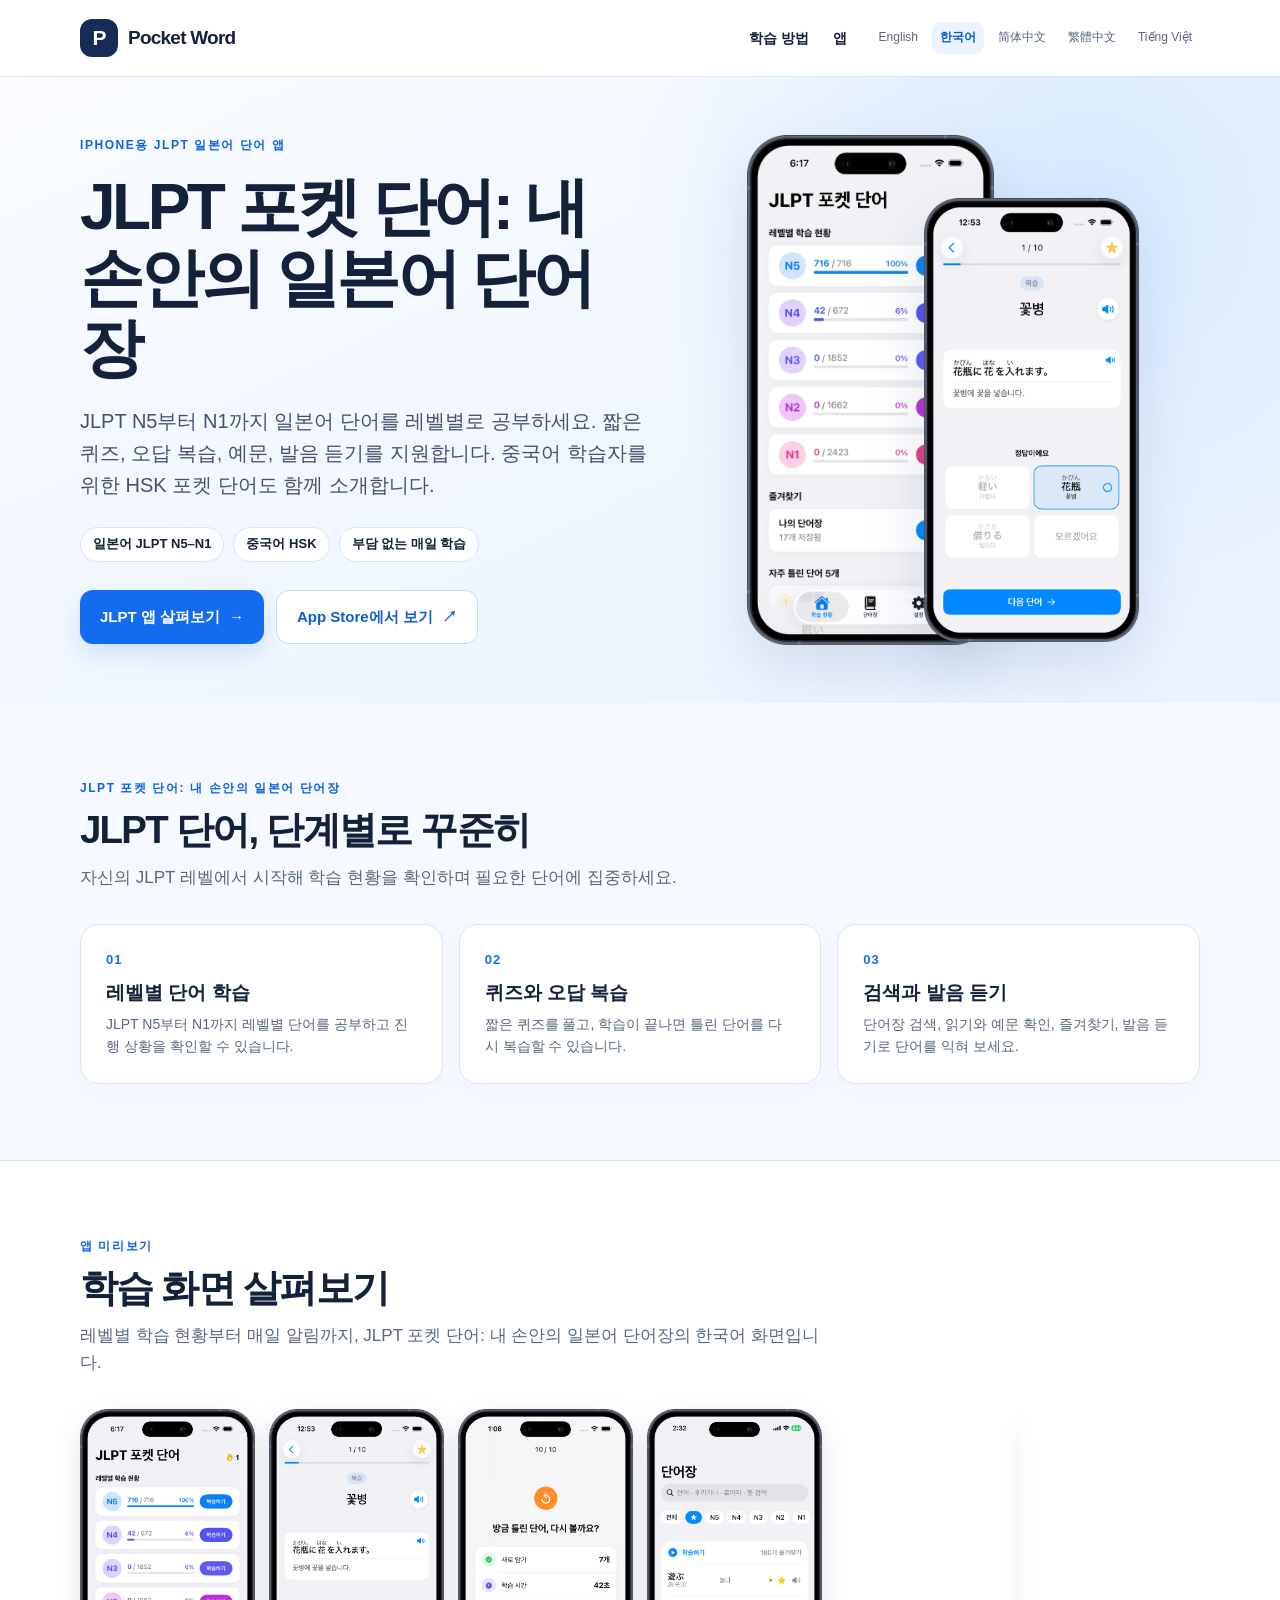
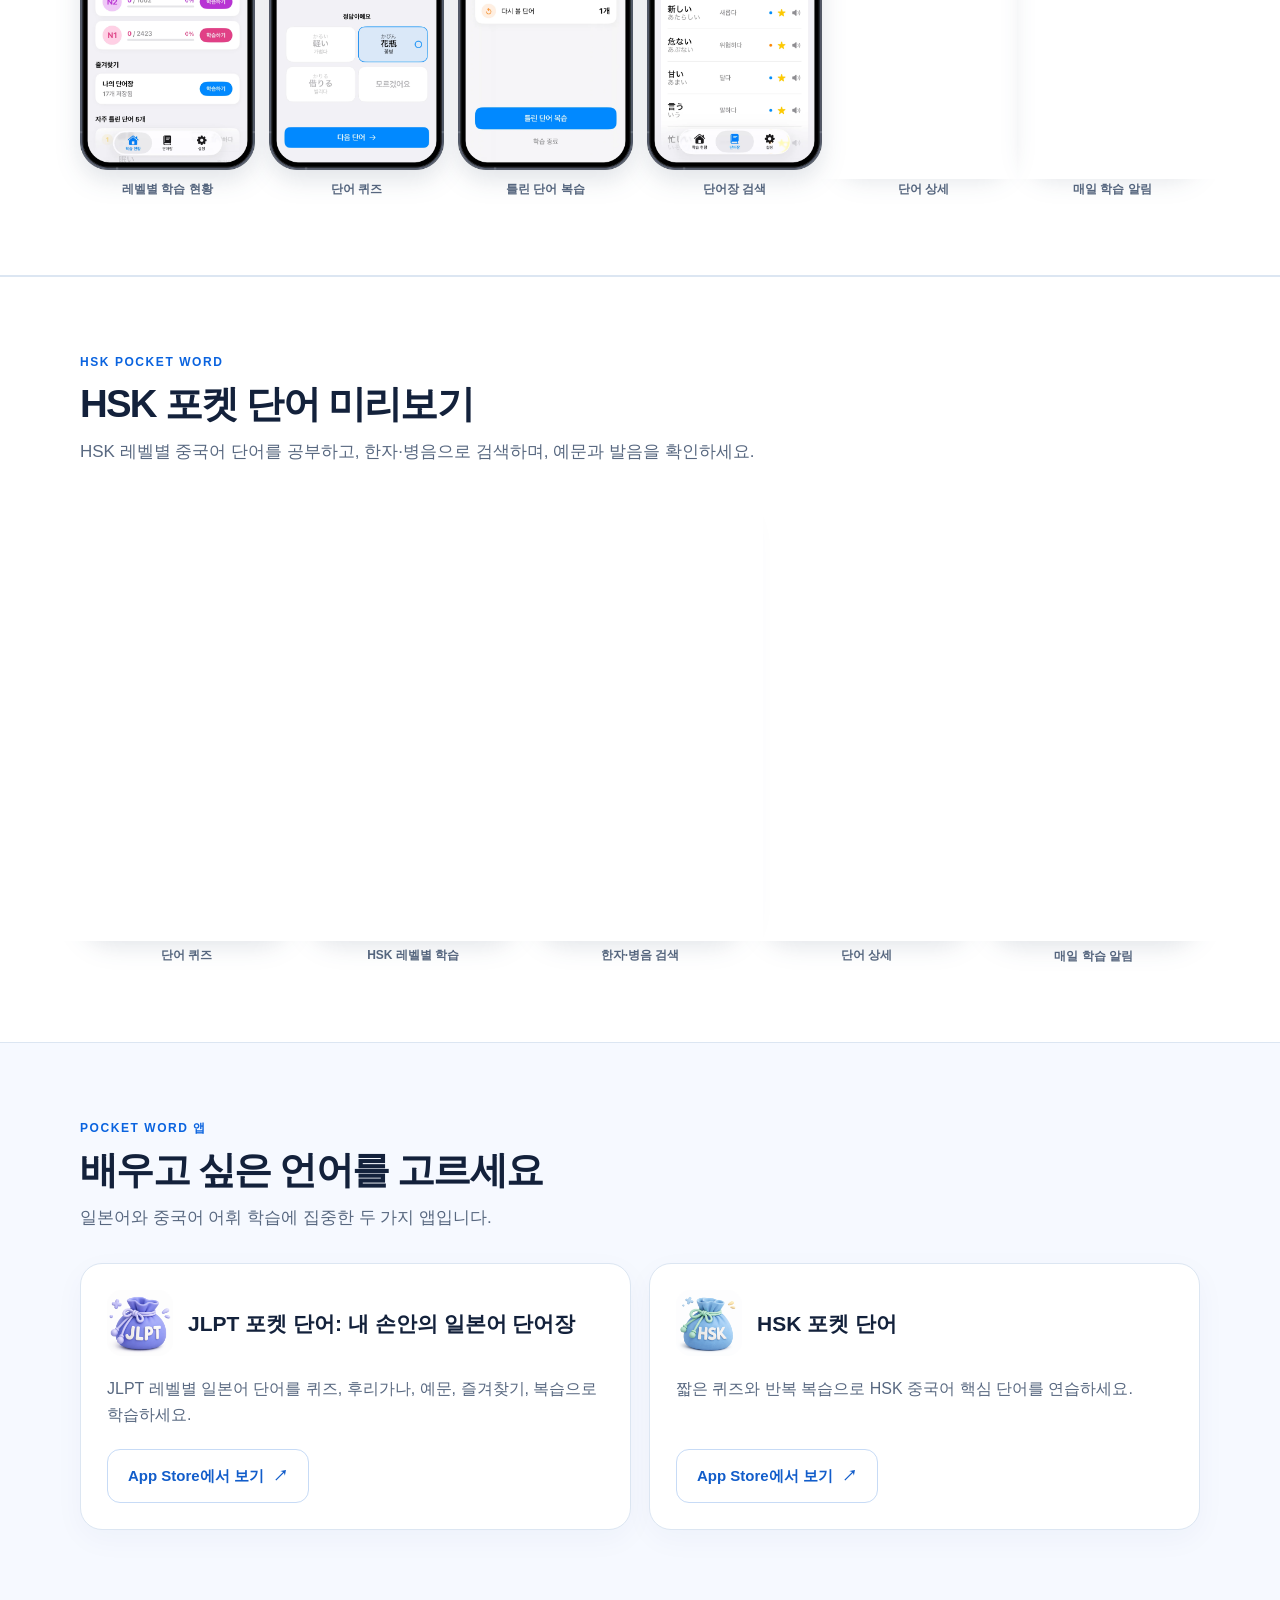
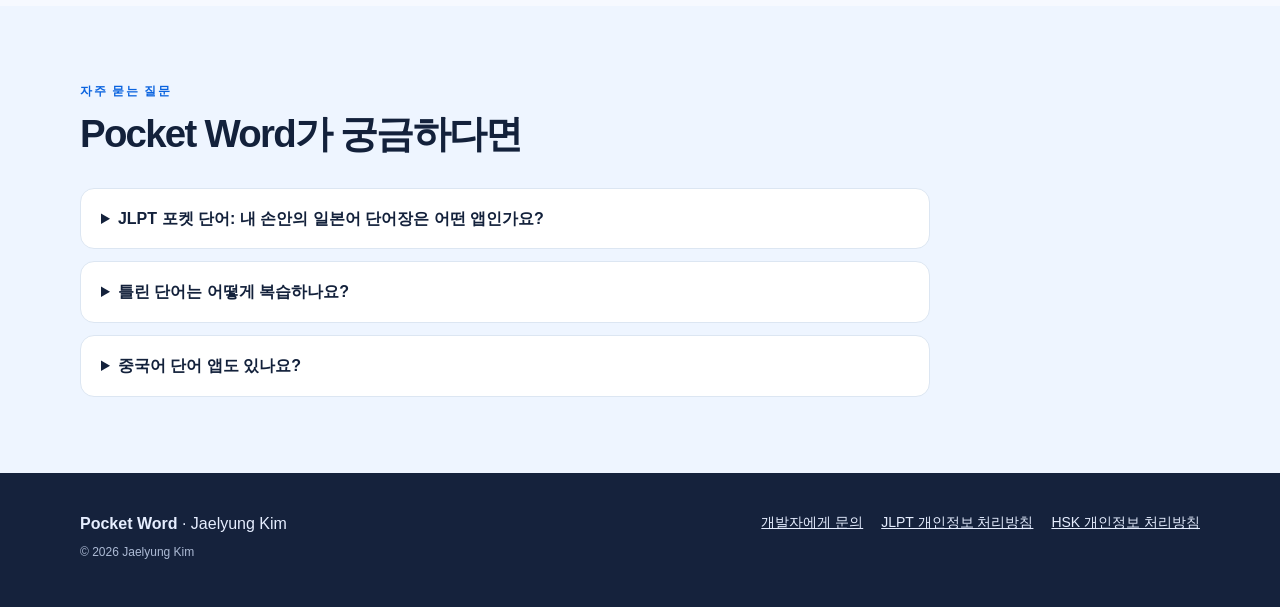
==== commit 99fe3e78: "Focus landing page hero on JLPT app discovery" ====
--- a/ko/index.html
+++ b/ko/index.html
@@ -35,8 +35,8 @@
   </div></header>
   <main>
     <div class="hero"><div class="wrap hero-grid">
-      <div><div class="eyebrow">매일 조금씩 쌓이는 언어 공부</div><h1>한 단어씩, 오래 기억하는 공부.</h1><p class="lead">Pocket Word는 일본어와 중국어 단어를 짧고 집중해서 공부할 수 있도록 만든 앱입니다. 레벨을 고르고, 퀴즈를 풀고, 다시 봐야 할 단어를 복습하세요.</p>
-        <div class="hero-points"><span>일본어 JLPT N5–N1</span><span>중국어 HSK</span><span>부담 없는 매일 학습</span></div><a class="button" href="#features">JLPT 앱 살펴보기 <span aria-hidden="true">→</span></a>
+      <div><div class="eyebrow">iPhone용 JLPT 일본어 단어 앱</div><h1>JLPT 포켓 단어: 내 손안의 일본어 단어장</h1><p class="lead">JLPT N5부터 N1까지 일본어 단어를 레벨별로 공부하세요. 짧은 퀴즈, 오답 복습, 예문, 발음 듣기를 지원합니다. 중국어 학습자를 위한 HSK 포켓 단어도 함께 소개합니다.</p>
+        <div class="hero-points"><span>일본어 JLPT N5–N1</span><span>중국어 HSK</span><span>부담 없는 매일 학습</span></div><div class="hero-actions"><a class="button" href="#features">JLPT 앱 살펴보기 <span aria-hidden="true">→</span></a><a class="button secondary" href="https://apps.apple.com/app/id6768330065" target="_blank" rel="noopener noreferrer">App Store에서 보기 <span aria-hidden="true">↗</span></a></div>
       </div>
       <div class="hero-art" aria-hidden="true"><img src="/images/kr/1.webp" width="1183" height="2441" alt="" fetchpriority="high"><img src="/images/kr/2.webp" width="1183" height="2441" alt=""></div>
     </div></div>
--- a/style.css
+++ b/style.css
@@ -1 +1 @@
-:root{--ink:#13213b;--muted:#586880;--blue:#146bef;--light:#eaf3ff;--line:#dce6f2;--paper:#fff;--bg:#f6f9ff}*{box-sizing:border-box}html{scroll-behavior:smooth}body{margin:0;background:var(--bg);color:var(--ink);font-family:-apple-system,BlinkMacSystemFont,"Segoe UI",Arial,"Noto Sans",sans-serif;line-height:1.6}a{color:inherit}a:focus-visible,button:focus-visible{outline:3px solid #ff9c36;outline-offset:4px}img{max-width:100%}.wrap{width:min(1120px,calc(100% - 40px));margin:auto}.site-header{background:#fff;border-bottom:1px solid var(--line)}.header-inner{min-height:76px;display:flex;align-items:center;justify-content:space-between;gap:24px;flex-wrap:wrap;padding:14px 0}.brand{display:flex;align-items:center;gap:10px;text-decoration:none;font-size:19px;font-weight:800;letter-spacing:-.04em}.brand-mark{display:grid;place-items:center;width:38px;height:38px;background:#172b59;color:white;border-radius:12px;font-size:21px}.header-actions{display:flex;align-items:center;gap:24px;flex-wrap:wrap}.header-actions>a{text-decoration:none;font-size:14px;font-weight:650}.language-nav{display:flex;align-items:center;gap:6px;flex-wrap:wrap}.language-nav a{font-size:12px;text-decoration:none;padding:6px 8px;border-radius:9px;color:var(--muted)}.language-nav a[aria-current=page]{background:var(--light);color:#0759c8;font-weight:800}.hero{overflow:hidden;background:radial-gradient(circle at 85% 20%,#d7e9ff 0,transparent 38%),linear-gradient(155deg,#f9fbff 0%,#eaf3ff 100%)}.hero-grid{display:grid;grid-template-columns:1.05fr .95fr;align-items:center;gap:36px;min-height:595px;padding:58px 0}.eyebrow{color:#0a63df;font-size:12px;font-weight:800;text-transform:uppercase;letter-spacing:.13em}.hero h1{font-size:clamp(39px,5vw,68px);line-height:1.1;letter-spacing:-.055em;margin:17px 0 22px;max-width:640px}.lead{font-size:clamp(17px,1.6vw,20px);color:#43536d;max-width:570px;margin:0 0 26px}.hero-points{display:flex;gap:9px;flex-wrap:wrap;margin-bottom:28px}.hero-points span{background:#fff;border:1px solid #d8e5f7;border-radius:100px;padding:6px 12px;font-size:13px;font-weight:700}.button{display:inline-flex;align-items:center;justify-content:center;gap:9px;border-radius:13px;background:var(--blue);color:#fff;text-decoration:none;font-size:15px;font-weight:800;padding:14px 20px;box-shadow:0 10px 24px #146bef28}.button:hover{background:#075ad5}.button.secondary{background:#fff;color:#125dca;border:1px solid #c7dbf6;box-shadow:none}.hero-art{display:flex;align-items:center;justify-content:center;min-width:0;height:510px}.hero-art img{height:100%;width:auto;object-fit:contain;filter:drop-shadow(0 24px 30px #284c8624)}.hero-art img+img{height:87%;margin-left:-70px;transform:translateY(30px)}section{padding:76px 0}.section-head{max-width:750px;margin-bottom:32px}.section-head h2{font-size:clamp(30px,3vw,43px);line-height:1.15;letter-spacing:-.045em;margin:10px 0 12px}.section-head p{font-size:17px;color:var(--muted);margin:0}.feature-grid{display:grid;grid-template-columns:repeat(3,1fr);gap:16px}.feature{background:#fff;border:1px solid var(--line);border-radius:19px;padding:25px;box-shadow:0 8px 25px #173f7c08}.feature .number{color:#1770eb;font-weight:900;font-size:13px;letter-spacing:.08em}.feature h3{font-size:19px;line-height:1.25;margin:11px 0 8px}.feature p{color:var(--muted);font-size:14px;margin:0}.gallery-section{background:#fff;border-block:1px solid var(--line)}.gallery{display:grid;grid-template-columns:repeat(6,minmax(0,1fr));gap:14px}.gallery-five{grid-template-columns:repeat(5,minmax(0,1fr))}.shot{margin:0;min-width:0}.shot img{display:block;width:100%;height:auto;filter:drop-shadow(0 10px 12px #1d335322)}.shot figcaption{font-size:12px;text-align:center;font-weight:700;color:var(--muted);margin-top:10px}.app-grid{display:grid;grid-template-columns:1fr 1fr;gap:18px}.app-card{background:#fff;border:1px solid var(--line);border-radius:22px;padding:26px;display:flex;flex-direction:column;box-shadow:0 9px 30px #173f7c0a}.app-card-head{display:flex;align-items:center;gap:15px;margin-bottom:12px}.app-card img{width:66px;height:66px;border-radius:15px}.app-card h3{font-size:21px;margin:0;line-height:1.2}.app-card p{color:var(--muted);margin:8px 0 22px;flex:1}.app-card .button{align-self:flex-start}.faq-section{background:#eef5ff}.faq-list{display:grid;gap:12px;max-width:850px}.faq-list details{background:#fff;border:1px solid var(--line);border-radius:14px;padding:17px 20px}.faq-list summary{cursor:pointer;font-weight:750}.faq-list p{margin:10px 0 0;color:var(--muted)}.site-footer{background:#15223c;color:#e6eeff;padding:38px 0}.footer-inner{display:flex;align-items:flex-start;justify-content:space-between;gap:20px;flex-wrap:wrap}.footer-inner p{margin:0 0 7px}.footer-inner a{color:#e6eeff}.footer-links{display:flex;gap:18px;flex-wrap:wrap;font-size:14px}.small{font-size:12px;color:#adbbd5}.sr-only{position:absolute;width:1px;height:1px;padding:0;margin:-1px;overflow:hidden;clip:rect(0,0,0,0);white-space:nowrap;border:0}@media(max-width:850px){.hero-grid{grid-template-columns:1fr;gap:12px;padding:52px 0 38px}.hero-art{height:440px}.feature-grid{grid-template-columns:1fr 1fr}.gallery{display:flex;overflow-x:auto;scroll-snap-type:x mandatory;padding-bottom:16px}.shot{flex:0 0 24%;scroll-snap-align:start}}@media(max-width:580px){.wrap{width:min(100% - 28px,1120px)}.header-inner{gap:11px}.header-actions{gap:10px}.header-actions>a{display:none}.language-nav a{font-size:11px;padding:5px 6px}.hero-grid{padding-top:42px}.hero h1{font-size:39px}.hero-art{height:370px}.hero-art img+img{margin-left:-60px}section{padding:55px 0}.feature-grid,.app-grid{grid-template-columns:1fr}.shot{flex-basis:37%}.section-head p{font-size:15px}}@media(prefers-reduced-motion:reduce){html{scroll-behavior:auto}}
+:root{--ink:#13213b;--muted:#586880;--blue:#146bef;--light:#eaf3ff;--line:#dce6f2;--paper:#fff;--bg:#f6f9ff}*{box-sizing:border-box}html{scroll-behavior:smooth}body{margin:0;background:var(--bg);color:var(--ink);font-family:-apple-system,BlinkMacSystemFont,"Segoe UI",Arial,"Noto Sans",sans-serif;line-height:1.6}a{color:inherit}a:focus-visible,button:focus-visible{outline:3px solid #ff9c36;outline-offset:4px}img{max-width:100%}.wrap{width:min(1120px,calc(100% - 40px));margin:auto}.site-header{background:#fff;border-bottom:1px solid var(--line)}.header-inner{min-height:76px;display:flex;align-items:center;justify-content:space-between;gap:24px;flex-wrap:wrap;padding:14px 0}.brand{display:flex;align-items:center;gap:10px;text-decoration:none;font-size:19px;font-weight:800;letter-spacing:-.04em}.brand-mark{display:grid;place-items:center;width:38px;height:38px;background:#172b59;color:white;border-radius:12px;font-size:21px}.header-actions{display:flex;align-items:center;gap:24px;flex-wrap:wrap}.header-actions>a{text-decoration:none;font-size:14px;font-weight:650}.language-nav{display:flex;align-items:center;gap:6px;flex-wrap:wrap}.language-nav a{font-size:12px;text-decoration:none;padding:6px 8px;border-radius:9px;color:var(--muted)}.language-nav a[aria-current=page]{background:var(--light);color:#0759c8;font-weight:800}.hero{overflow:hidden;background:radial-gradient(circle at 85% 20%,#d7e9ff 0,transparent 38%),linear-gradient(155deg,#f9fbff 0%,#eaf3ff 100%)}.hero-grid{display:grid;grid-template-columns:1.05fr .95fr;align-items:center;gap:36px;min-height:595px;padding:58px 0}.eyebrow{color:#0a63df;font-size:12px;font-weight:800;text-transform:uppercase;letter-spacing:.13em}.hero h1{font-size:clamp(39px,5vw,68px);line-height:1.1;letter-spacing:-.055em;margin:17px 0 22px;max-width:640px}.lead{font-size:clamp(17px,1.6vw,20px);color:#43536d;max-width:570px;margin:0 0 26px}.hero-points{display:flex;gap:9px;flex-wrap:wrap;margin-bottom:28px}.hero-points span{background:#fff;border:1px solid #d8e5f7;border-radius:100px;padding:6px 12px;font-size:13px;font-weight:700}.hero-actions{display:flex;gap:12px;flex-wrap:wrap}.button{display:inline-flex;align-items:center;justify-content:center;gap:9px;border-radius:13px;background:var(--blue);color:#fff;text-decoration:none;font-size:15px;font-weight:800;padding:14px 20px;box-shadow:0 10px 24px #146bef28}.button:hover{background:#075ad5}.button.secondary{background:#fff;color:#125dca;border:1px solid #c7dbf6;box-shadow:none}.hero-art{display:flex;align-items:center;justify-content:center;min-width:0;height:510px}.hero-art img{height:100%;width:auto;object-fit:contain;filter:drop-shadow(0 24px 30px #284c8624)}.hero-art img+img{height:87%;margin-left:-70px;transform:translateY(30px)}section{padding:76px 0}.section-head{max-width:750px;margin-bottom:32px}.section-head h2{font-size:clamp(30px,3vw,43px);line-height:1.15;letter-spacing:-.045em;margin:10px 0 12px}.section-head p{font-size:17px;color:var(--muted);margin:0}.feature-grid{display:grid;grid-template-columns:repeat(3,1fr);gap:16px}.feature{background:#fff;border:1px solid var(--line);border-radius:19px;padding:25px;box-shadow:0 8px 25px #173f7c08}.feature .number{color:#1770eb;font-weight:900;font-size:13px;letter-spacing:.08em}.feature h3{font-size:19px;line-height:1.25;margin:11px 0 8px}.feature p{color:var(--muted);font-size:14px;margin:0}.gallery-section{background:#fff;border-block:1px solid var(--line)}.gallery{display:grid;grid-template-columns:repeat(6,minmax(0,1fr));gap:14px}.gallery-five{grid-template-columns:repeat(5,minmax(0,1fr))}.shot{margin:0;min-width:0}.shot img{display:block;width:100%;height:auto;filter:drop-shadow(0 10px 12px #1d335322)}.shot figcaption{font-size:12px;text-align:center;font-weight:700;color:var(--muted);margin-top:10px}.app-grid{display:grid;grid-template-columns:1fr 1fr;gap:18px}.app-card{background:#fff;border:1px solid var(--line);border-radius:22px;padding:26px;display:flex;flex-direction:column;box-shadow:0 9px 30px #173f7c0a}.app-card-head{display:flex;align-items:center;gap:15px;margin-bottom:12px}.app-card img{width:66px;height:66px;border-radius:15px}.app-card h3{font-size:21px;margin:0;line-height:1.2}.app-card p{color:var(--muted);margin:8px 0 22px;flex:1}.app-card .button{align-self:flex-start}.faq-section{background:#eef5ff}.faq-list{display:grid;gap:12px;max-width:850px}.faq-list details{background:#fff;border:1px solid var(--line);border-radius:14px;padding:17px 20px}.faq-list summary{cursor:pointer;font-weight:750}.faq-list p{margin:10px 0 0;color:var(--muted)}.site-footer{background:#15223c;color:#e6eeff;padding:38px 0}.footer-inner{display:flex;align-items:flex-start;justify-content:space-between;gap:20px;flex-wrap:wrap}.footer-inner p{margin:0 0 7px}.footer-inner a{color:#e6eeff}.footer-links{display:flex;gap:18px;flex-wrap:wrap;font-size:14px}.small{font-size:12px;color:#adbbd5}.sr-only{position:absolute;width:1px;height:1px;padding:0;margin:-1px;overflow:hidden;clip:rect(0,0,0,0);white-space:nowrap;border:0}@media(max-width:850px){.hero-grid{grid-template-columns:1fr;gap:12px;padding:52px 0 38px}.hero-art{height:440px}.feature-grid{grid-template-columns:1fr 1fr}.gallery{display:flex;overflow-x:auto;scroll-snap-type:x mandatory;padding-bottom:16px}.shot{flex:0 0 24%;scroll-snap-align:start}}@media(max-width:580px){.wrap{width:min(100% - 28px,1120px)}.header-inner{gap:11px}.header-actions{gap:10px}.header-actions>a{display:none}.language-nav a{font-size:11px;padding:5px 6px}.hero-grid{padding-top:42px}.hero h1{font-size:39px}.hero-art{height:370px}.hero-art img+img{margin-left:-60px}section{padding:55px 0}.feature-grid,.app-grid{grid-template-columns:1fr}.shot{flex-basis:37%}.section-head p{font-size:15px}}@media(prefers-reduced-motion:reduce){html{scroll-behavior:auto}}
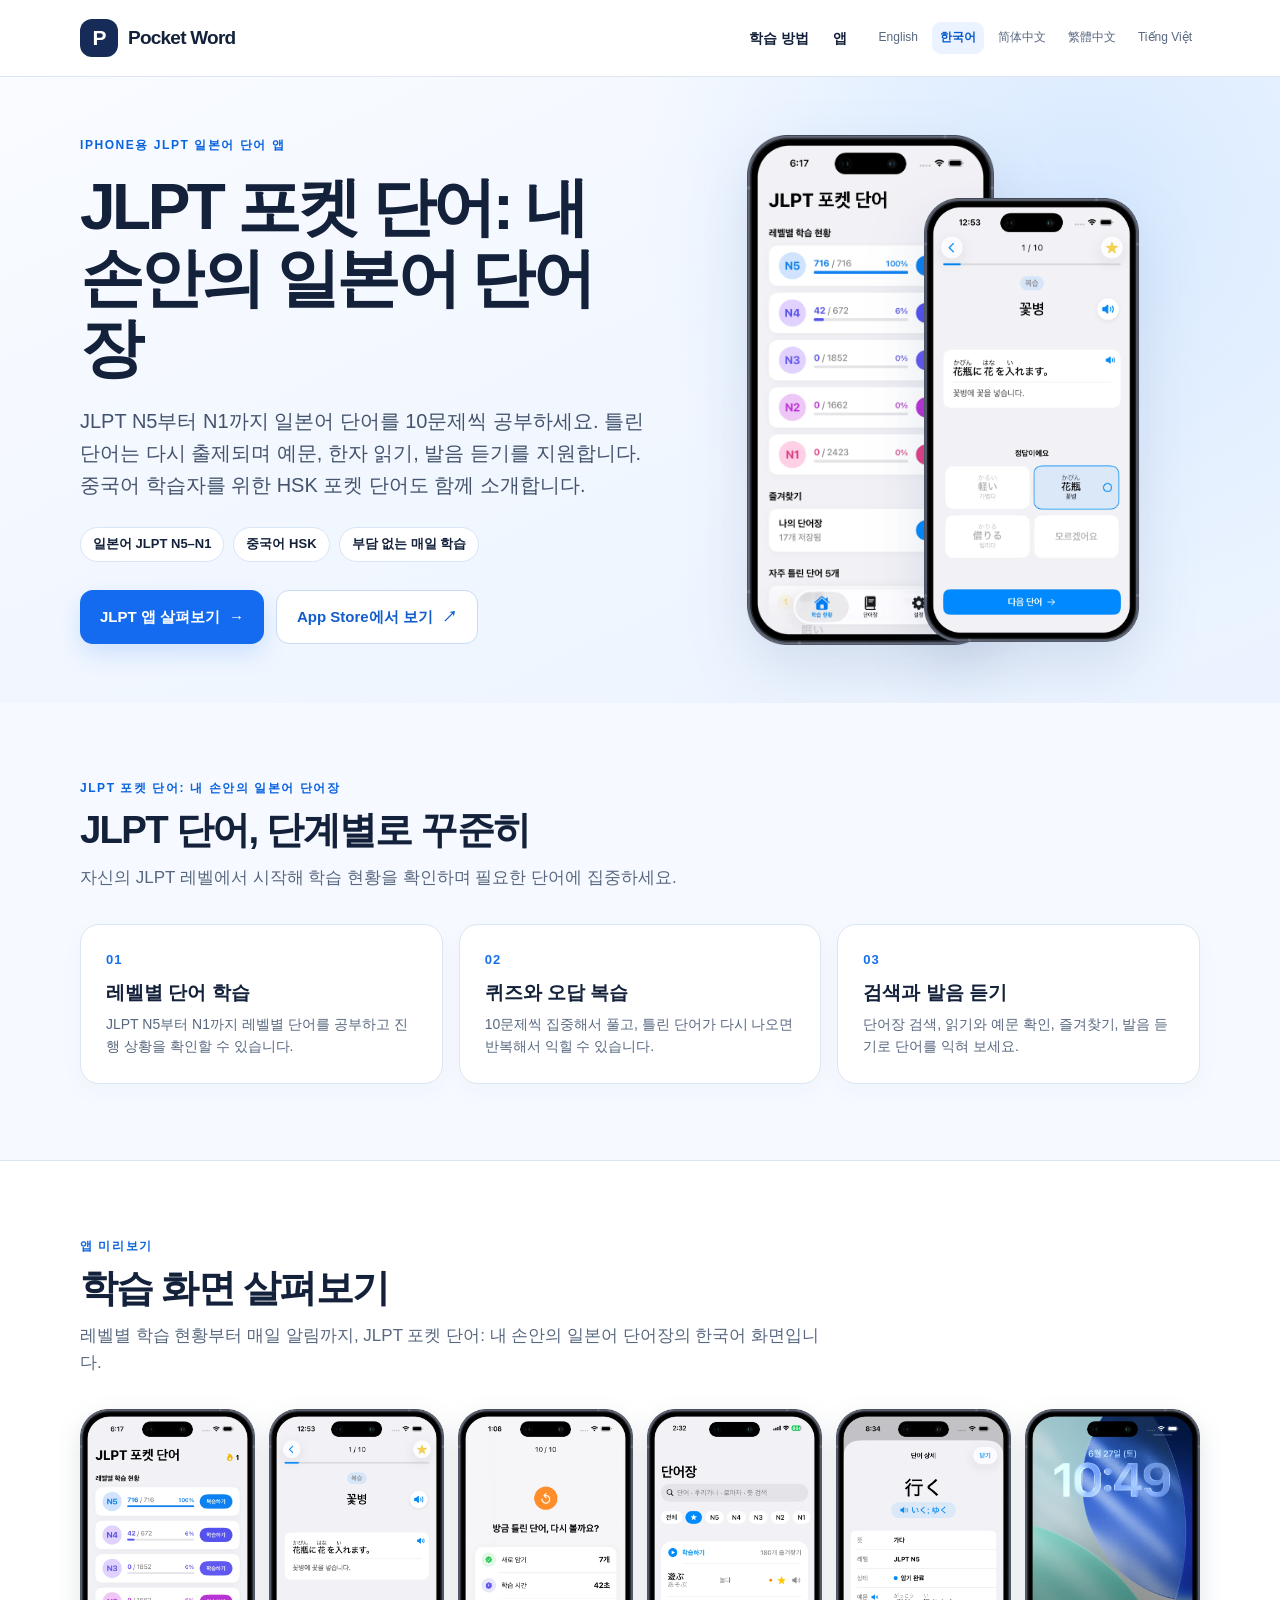
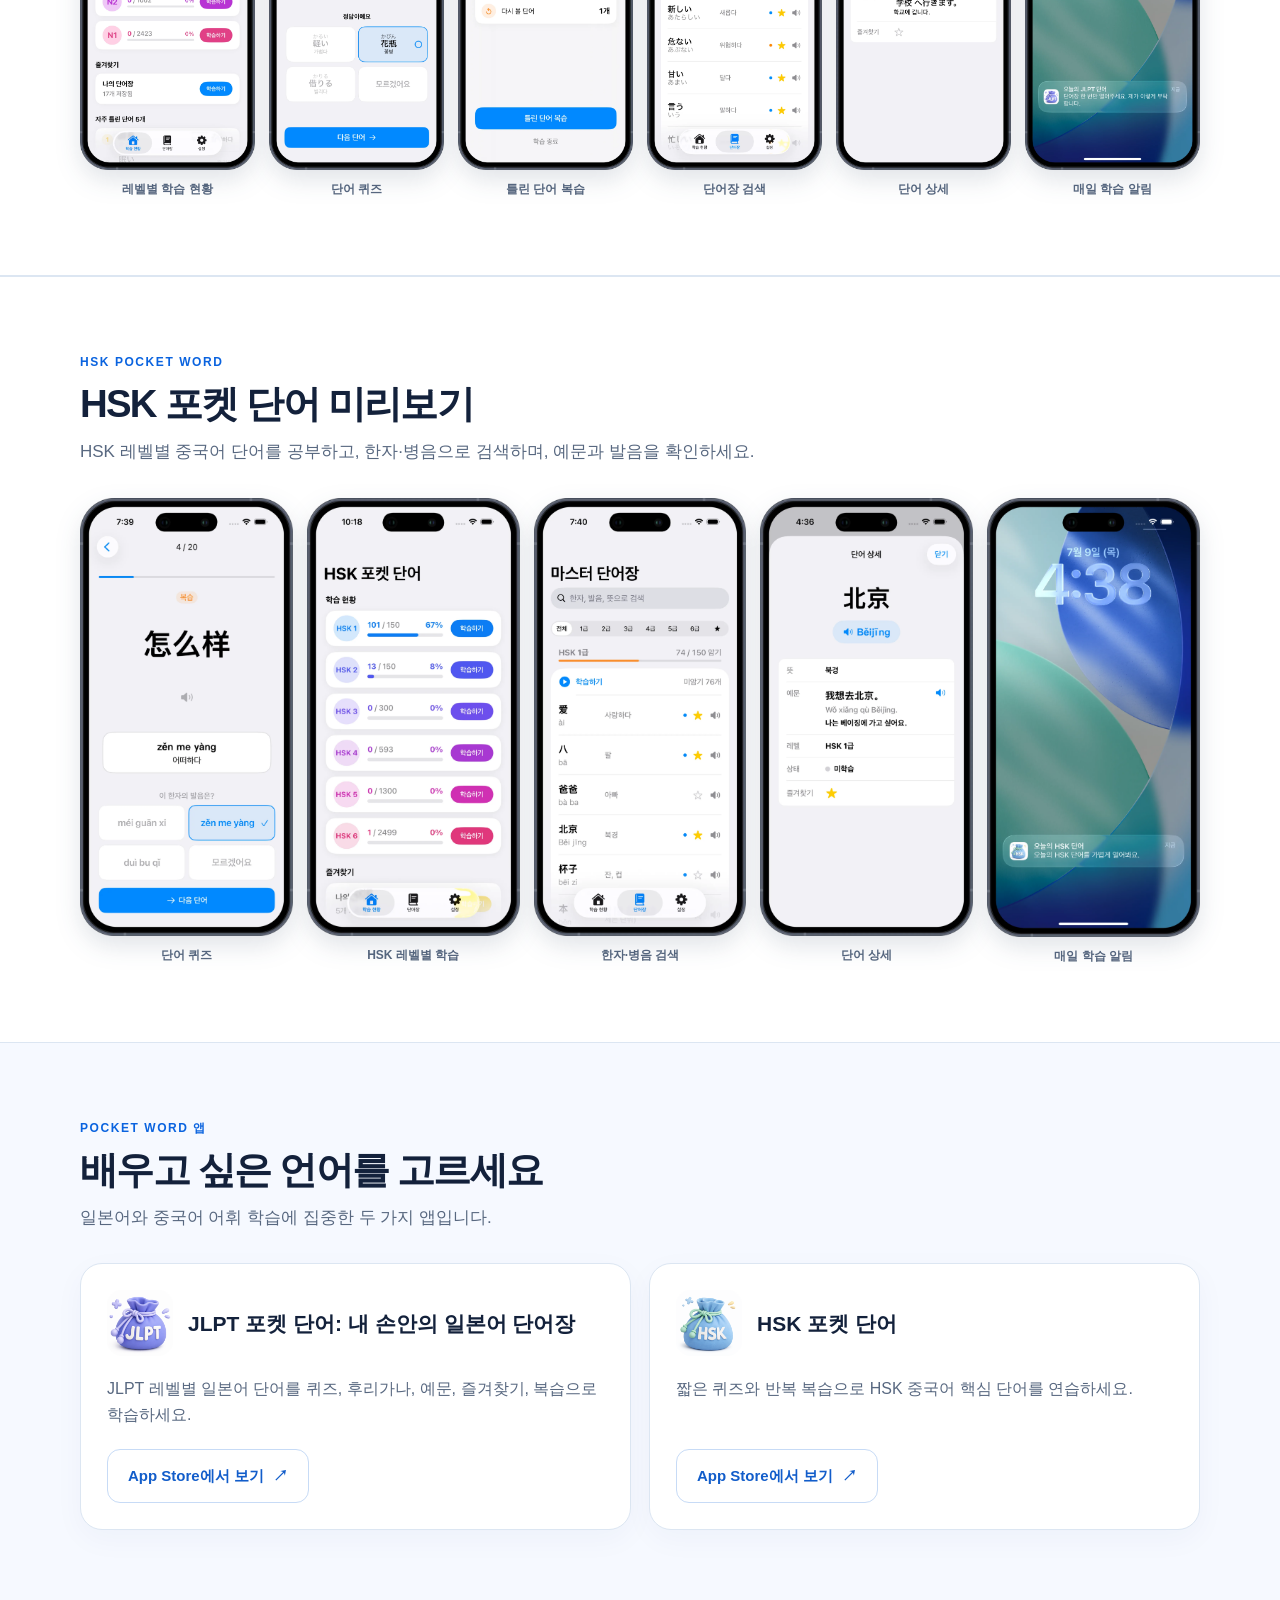
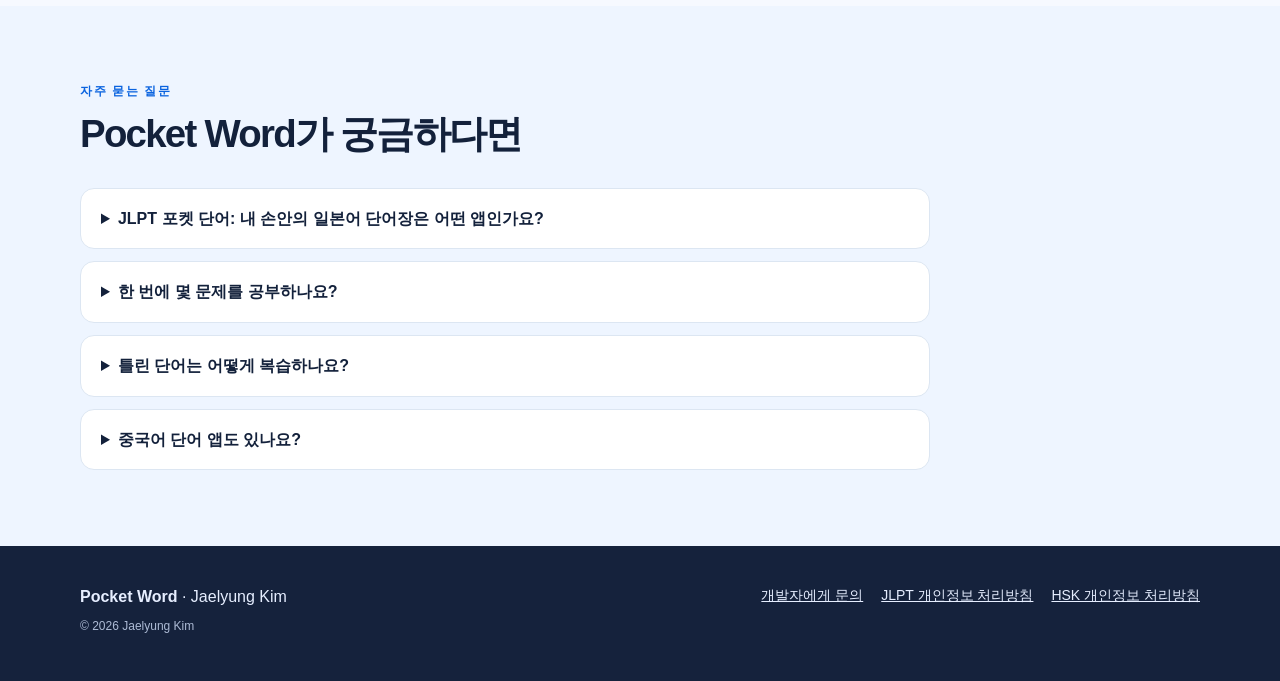
==== commit 37baa1c4: "Add concrete JLPT study details to localized pages" ====
--- a/ko/index.html
+++ b/ko/index.html
@@ -35,14 +35,14 @@
   </div></header>
   <main>
     <div class="hero"><div class="wrap hero-grid">
-      <div><div class="eyebrow">iPhone용 JLPT 일본어 단어 앱</div><h1>JLPT 포켓 단어: 내 손안의 일본어 단어장</h1><p class="lead">JLPT N5부터 N1까지 일본어 단어를 레벨별로 공부하세요. 짧은 퀴즈, 오답 복습, 예문, 발음 듣기를 지원합니다. 중국어 학습자를 위한 HSK 포켓 단어도 함께 소개합니다.</p>
+      <div><div class="eyebrow">iPhone용 JLPT 일본어 단어 앱</div><h1>JLPT 포켓 단어: 내 손안의 일본어 단어장</h1><p class="lead">JLPT N5부터 N1까지 일본어 단어를 10문제씩 공부하세요. 틀린 단어는 다시 출제되며 예문, 한자 읽기, 발음 듣기를 지원합니다. 중국어 학습자를 위한 HSK 포켓 단어도 함께 소개합니다.</p>
         <div class="hero-points"><span>일본어 JLPT N5–N1</span><span>중국어 HSK</span><span>부담 없는 매일 학습</span></div><div class="hero-actions"><a class="button" href="#features">JLPT 앱 살펴보기 <span aria-hidden="true">→</span></a><a class="button secondary" href="https://apps.apple.com/app/id6768330065" target="_blank" rel="noopener noreferrer">App Store에서 보기 <span aria-hidden="true">↗</span></a></div>
       </div>
       <div class="hero-art" aria-hidden="true"><img src="/images/kr/1.webp" width="1183" height="2441" alt="" fetchpriority="high"><img src="/images/kr/2.webp" width="1183" height="2441" alt=""></div>
     </div></div>
     <section id="features"><div class="wrap">
       <div class="section-head"><div class="eyebrow">JLPT 포켓 단어: 내 손안의 일본어 단어장</div><h2>JLPT 단어, 단계별로 꾸준히</h2><p>자신의 JLPT 레벨에서 시작해 학습 현황을 확인하며 필요한 단어에 집중하세요.</p></div>
-      <div class="feature-grid"><article class="feature"><div class="number">01</div><h3>레벨별 단어 학습</h3><p>JLPT N5부터 N1까지 레벨별 단어를 공부하고 진행 상황을 확인할 수 있습니다.</p></article><article class="feature"><div class="number">02</div><h3>퀴즈와 오답 복습</h3><p>짧은 퀴즈를 풀고, 학습이 끝나면 틀린 단어를 다시 복습할 수 있습니다.</p></article><article class="feature"><div class="number">03</div><h3>검색과 발음 듣기</h3><p>단어장 검색, 읽기와 예문 확인, 즐겨찾기, 발음 듣기로 단어를 익혀 보세요.</p></article></div>
+      <div class="feature-grid"><article class="feature"><div class="number">01</div><h3>레벨별 단어 학습</h3><p>JLPT N5부터 N1까지 레벨별 단어를 공부하고 진행 상황을 확인할 수 있습니다.</p></article><article class="feature"><div class="number">02</div><h3>퀴즈와 오답 복습</h3><p>10문제씩 집중해서 풀고, 틀린 단어가 다시 나오면 반복해서 익힐 수 있습니다.</p></article><article class="feature"><div class="number">03</div><h3>검색과 발음 듣기</h3><p>단어장 검색, 읽기와 예문 확인, 즐겨찾기, 발음 듣기로 단어를 익혀 보세요.</p></article></div>
     </div></section>
     <section class="gallery-section" id="preview"><div class="wrap">
       <div class="section-head"><div class="eyebrow">앱 미리보기</div><h2>학습 화면 살펴보기</h2><p>레벨별 학습 현황부터 매일 알림까지, JLPT 포켓 단어: 내 손안의 일본어 단어장의 한국어 화면입니다.</p></div>
@@ -61,7 +61,7 @@
     </div></section>
     <section class="faq-section"><div class="wrap">
       <div class="section-head"><div class="eyebrow">자주 묻는 질문</div><h2>Pocket Word가 궁금하다면</h2></div>
-      <div class="faq-list"><details><summary>JLPT 포켓 단어: 내 손안의 일본어 단어장은 어떤 앱인가요?</summary><p>일본어 학습자를 위한 iPhone 단어 앱입니다. JLPT N5부터 N1까지 단어를 레벨별로 학습하며 퀴즈, 복습, 발음, 예문 기능을 사용할 수 있습니다.</p></details><details><summary>틀린 단어는 어떻게 복습하나요?</summary><p>퀴즈를 마치면 결과 화면에서 틀린 단어를 다시 복습할 수 있습니다. 즐겨찾기에 저장하거나 단어장에서 찾아볼 수도 있습니다.</p></details><details><summary>중국어 단어 앱도 있나요?</summary><p>네. HSK 포켓 단어로 중국어 HSK 어휘를 공부할 수 있습니다.</p></details></div>
+      <div class="faq-list"><details><summary>JLPT 포켓 단어: 내 손안의 일본어 단어장은 어떤 앱인가요?</summary><p>일본어 학습자를 위한 iPhone 단어 앱입니다. JLPT N5부터 N1까지 단어를 레벨별로 학습하며 퀴즈, 복습, 발음, 예문 기능을 사용할 수 있습니다.</p></details><details><summary>한 번에 몇 문제를 공부하나요?</summary><p>한 세트는 10문제로 구성되어 있어 짧은 시간에도 JLPT 단어를 공부할 수 있습니다.</p></details><details><summary>틀린 단어는 어떻게 복습하나요?</summary><p>틀린 단어는 다시 출제되어 반복해서 익힐 수 있습니다. 퀴즈 결과에서 복습하거나 즐겨찾기에 저장하고 단어장에서 찾아볼 수도 있습니다.</p></details><details><summary>중국어 단어 앱도 있나요?</summary><p>네. HSK 포켓 단어로 중국어 HSK 어휘를 공부할 수 있습니다.</p></details></div>
     </div></section>
   </main>
   <footer class="site-footer"><div class="wrap footer-inner"><div><p><strong>Pocket Word</strong> · Jaelyung Kim</p><p class="small">© 2026 Jaelyung Kim</p></div><div class="footer-links"><a href="mailto:jaekim7724@gmail.com">개발자에게 문의</a><a href="/jlpt/privacy/#ko">JLPT 개인정보 처리방침</a><a href="/hsk/privacy/#ko">HSK 개인정보 처리방침</a></div></div></footer>
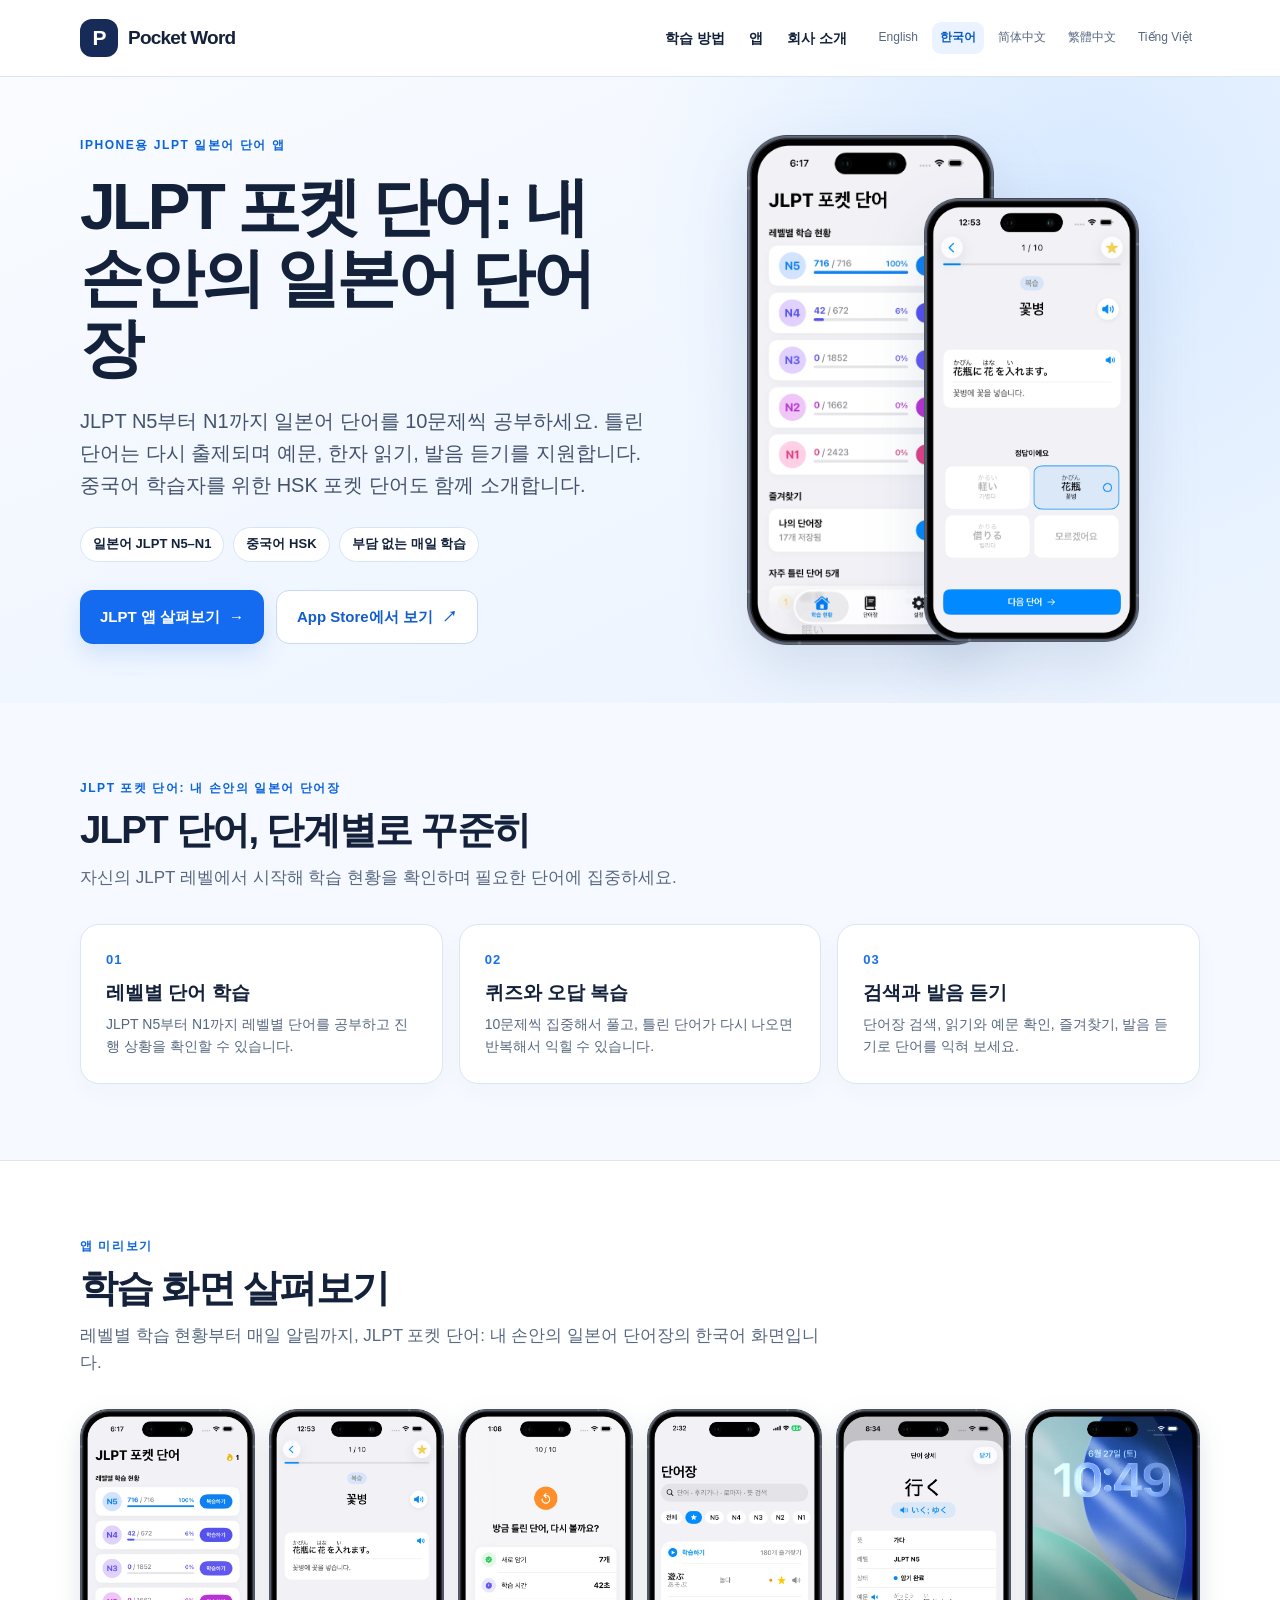
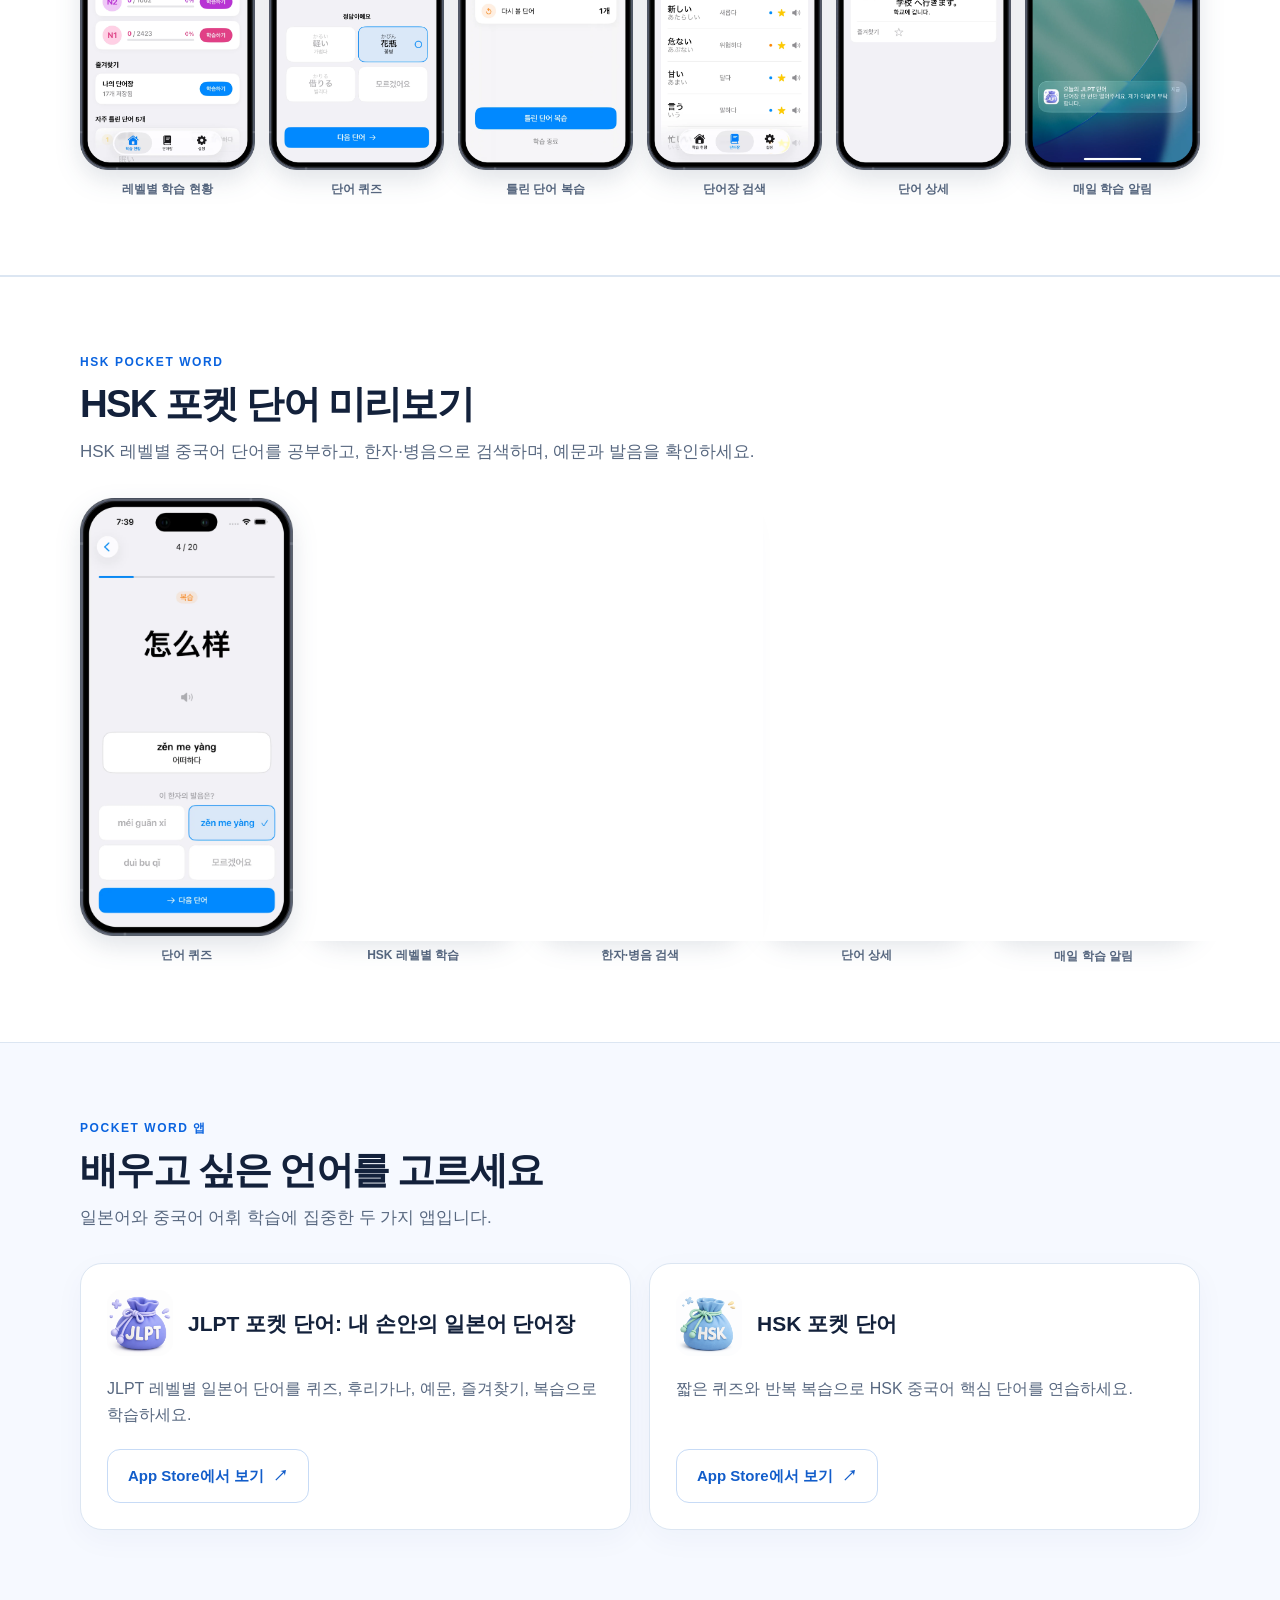
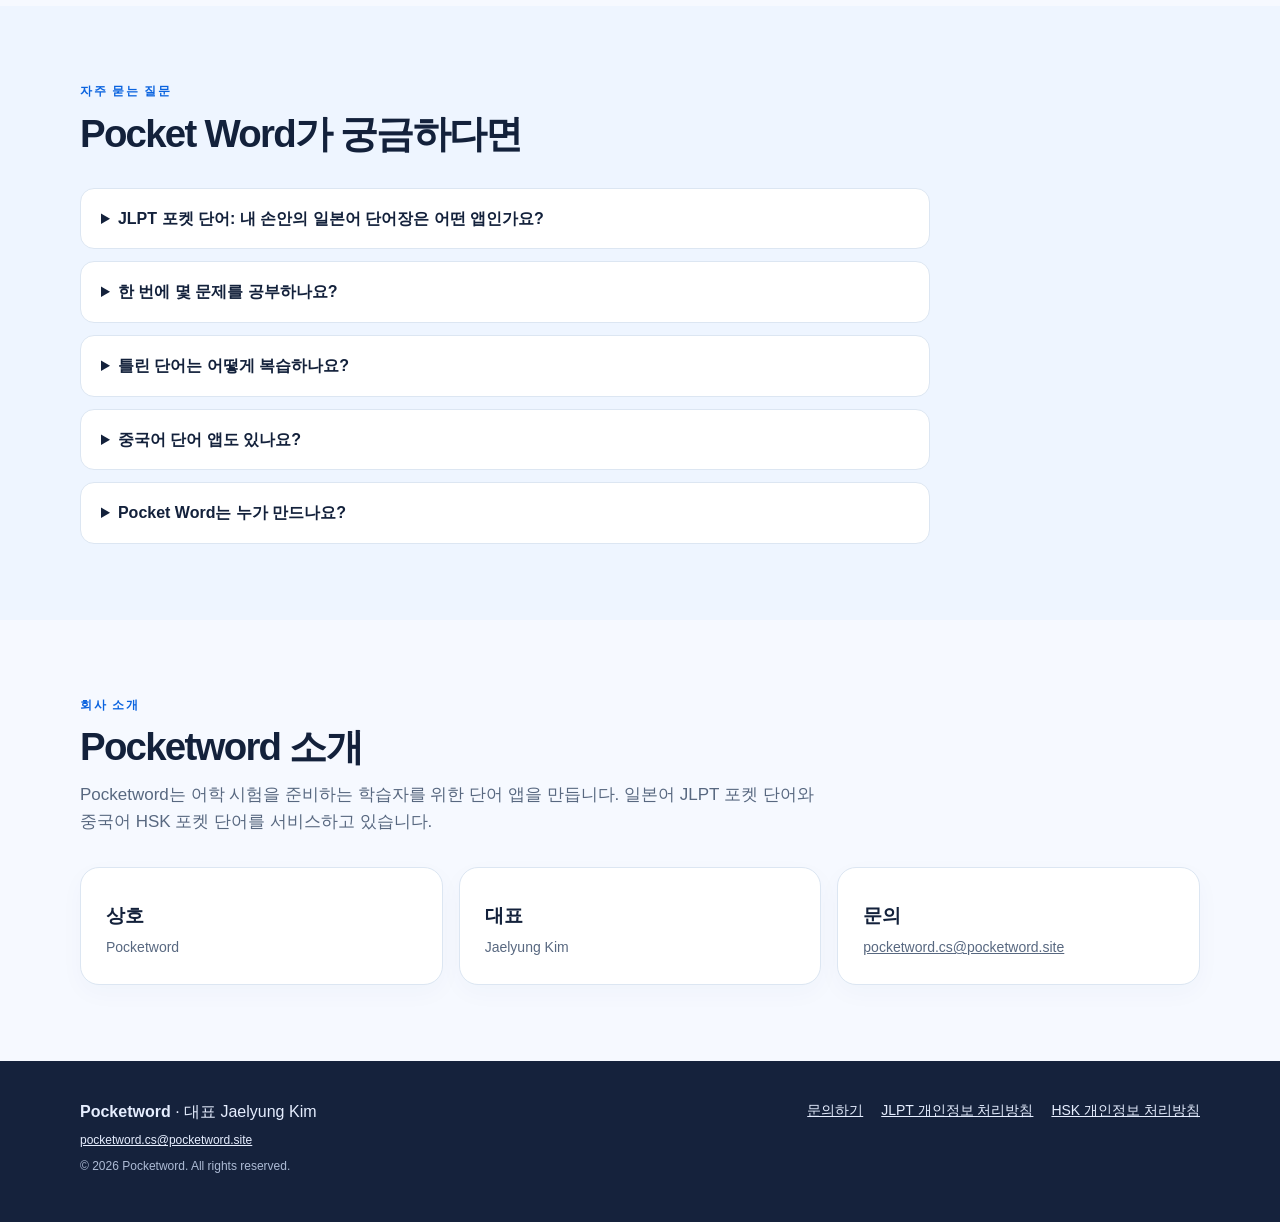
==== commit c9e97e8d: "Update index.html" ====
--- a/ko/index.html
+++ b/ko/index.html
@@ -7,29 +7,29 @@
   <meta name="description" content="JLPT 포켓 단어: 내 손안의 일본어 단어장과 HSK 포켓 단어를 소개합니다. 레벨별 학습, 짧은 퀴즈, 오답 복습, 발음 듣기를 살펴보세요.">
   <meta name="robots" content="index,follow,max-image-preview:large">
   <meta name="google-site-verification" content="16IrVjWZvAI2gsgWfEkJJM5fsrkRQNJg6jO9v7mw_cU">
-  <link rel="canonical" href="https://jaelyung.github.io/ko/">
-  <link rel="alternate" hreflang="en" href="https://jaelyung.github.io/">
-<link rel="alternate" hreflang="ko" href="https://jaelyung.github.io/ko/">
-<link rel="alternate" hreflang="zh-CN" href="https://jaelyung.github.io/zh-cn/">
-<link rel="alternate" hreflang="zh-TW" href="https://jaelyung.github.io/zh-tw/">
-<link rel="alternate" hreflang="vi" href="https://jaelyung.github.io/vi/">
-<link rel="alternate" hreflang="x-default" href="https://jaelyung.github.io/">
+  <link rel="canonical" href="https://pocketword.site/ko/">
+  <link rel="alternate" hreflang="en" href="https://pocketword.site/">
+<link rel="alternate" hreflang="ko" href="https://pocketword.site/ko/">
+<link rel="alternate" hreflang="zh-CN" href="https://pocketword.site/zh-cn/">
+<link rel="alternate" hreflang="zh-TW" href="https://pocketword.site/zh-tw/">
+<link rel="alternate" hreflang="vi" href="https://pocketword.site/vi/">
+<link rel="alternate" hreflang="x-default" href="https://pocketword.site/">
   <meta property="og:type" content="website">
   <meta property="og:site_name" content="Pocket Word">
   <meta property="og:locale" content="ko">
   <meta property="og:title" content="JLPT 포켓 단어: 내 손안의 일본어 단어장 | Pocket Word">
   <meta property="og:description" content="JLPT 포켓 단어: 내 손안의 일본어 단어장과 HSK 포켓 단어를 소개합니다. 레벨별 학습, 짧은 퀴즈, 오답 복습, 발음 듣기를 살펴보세요.">
-  <meta property="og:url" content="https://jaelyung.github.io/ko/">
-  <meta property="og:image" content="https://jaelyung.github.io/images/kr/1.webp">
+  <meta property="og:url" content="https://pocketword.site/ko/">
+  <meta property="og:image" content="https://pocketword.site/images/kr/1.webp">
   <meta name="twitter:card" content="summary_large_image">
   <link rel="icon" href="/jlpt-pocket-word.png">
   <link rel="stylesheet" href="/style.css">
-  <script type="application/ld+json">{"@context": "https://schema.org", "@graph": [{"@type": "Organization", "@id": "https://jaelyung.github.io/#organization", "name": "Pocket Word", "url": "https://jaelyung.github.io/", "email": "jaekim7724@gmail.com", "founder": {"@type": "Person", "name": "Jaelyung Kim"}}, {"@type": "WebPage", "@id": "https://jaelyung.github.io/ko/#webpage", "url": "https://jaelyung.github.io/ko/", "name": "JLPT 포켓 단어: 내 손안의 일본어 단어장 | Pocket Word", "description": "JLPT 포켓 단어: 내 손안의 일본어 단어장과 HSK 포켓 단어를 소개합니다. 레벨별 학습, 짧은 퀴즈, 오답 복습, 발음 듣기를 살펴보세요.", "inLanguage": "ko", "isPartOf": {"@id": "https://jaelyung.github.io/#website"}, "about": [{"@id": "https://jaelyung.github.io/#jlpt"}, {"@id": "https://jaelyung.github.io/#hsk"}]}, {"@type": "WebSite", "@id": "https://jaelyung.github.io/#website", "name": "Pocket Word", "url": "https://jaelyung.github.io/", "publisher": {"@id": "https://jaelyung.github.io/#organization"}, "inLanguage": ["en", "ko", "zh-CN", "zh-TW", "vi"]}, {"@type": "SoftwareApplication", "@id": "https://jaelyung.github.io/#jlpt", "name": "JLPT 포켓 단어: 내 손안의 일본어 단어장", "alternateName": "JLPT Pocket Word", "applicationCategory": "EducationalApplication", "operatingSystem": "iOS", "url": "https://apps.apple.com/app/id6768330065", "downloadUrl": "https://apps.apple.com/app/id6768330065", "image": "https://jaelyung.github.io/jlpt-pocket-word.png", "screenshot": ["https://jaelyung.github.io/images/kr/1.webp", "https://jaelyung.github.io/images/kr/2.webp", "https://jaelyung.github.io/images/kr/3.webp", "https://jaelyung.github.io/images/kr/4.webp", "https://jaelyung.github.io/images/kr/5.webp", "https://jaelyung.github.io/images/kr/6.webp"], "description": "JLPT 레벨별 일본어 단어를 퀴즈, 후리가나, 예문, 즐겨찾기, 복습으로 학습하세요.", "publisher": {"@id": "https://jaelyung.github.io/#organization"}}, {"@type": "SoftwareApplication", "@id": "https://jaelyung.github.io/#hsk", "name": "HSK Pocket Word", "applicationCategory": "EducationalApplication", "operatingSystem": "iOS", "url": "https://apps.apple.com/app/id6761183360", "downloadUrl": "https://apps.apple.com/app/id6761183360", "image": "https://jaelyung.github.io/hsk-pocket-word.png", "screenshot": ["https://jaelyung.github.io/images/hsk/kr/1.webp", "https://jaelyung.github.io/images/hsk/kr/2.webp", "https://jaelyung.github.io/images/hsk/kr/3.webp", "https://jaelyung.github.io/images/hsk/kr/4.webp", "https://jaelyung.github.io/images/hsk/kr/5.webp"], "description": "짧은 퀴즈와 반복 복습으로 HSK 중국어 핵심 단어를 연습하세요.", "publisher": {"@id": "https://jaelyung.github.io/#organization"}}]}</script>
+  <script type="application/ld+json">{"@context": "https://schema.org", "@graph": [{"@type": "Organization", "@id": "https://pocketword.site/#organization", "name": "Pocketword", "legalName": "Pocketword", "brand": "Pocket Word", "url": "https://pocketword.site/", "logo": "https://pocketword.site/jlpt-pocket-word.png", "email": "pocketword.cs@pocketword.site", "contactPoint": {"@type": "ContactPoint", "contactType": "customer support", "email": "pocketword.cs@pocketword.site"}, "founder": {"@type": "Person", "name": "Jaelyung Kim"}}, {"@type": "WebPage", "@id": "https://pocketword.site/ko/#webpage", "url": "https://pocketword.site/ko/", "name": "JLPT 포켓 단어: 내 손안의 일본어 단어장 | Pocket Word", "description": "JLPT 포켓 단어: 내 손안의 일본어 단어장과 HSK 포켓 단어를 소개합니다. 레벨별 학습, 짧은 퀴즈, 오답 복습, 발음 듣기를 살펴보세요.", "inLanguage": "ko", "isPartOf": {"@id": "https://pocketword.site/#website"}, "about": [{"@id": "https://pocketword.site/#jlpt"}, {"@id": "https://pocketword.site/#hsk"}]}, {"@type": "WebSite", "@id": "https://pocketword.site/#website", "name": "Pocket Word", "url": "https://pocketword.site/", "publisher": {"@id": "https://pocketword.site/#organization"}, "inLanguage": ["en", "ko", "zh-CN", "zh-TW", "vi"]}, {"@type": "SoftwareApplication", "@id": "https://pocketword.site/#jlpt", "name": "JLPT 포켓 단어: 내 손안의 일본어 단어장", "alternateName": "JLPT Pocket Word", "applicationCategory": "EducationalApplication", "operatingSystem": "iOS", "url": "https://apps.apple.com/app/id6768330065", "downloadUrl": "https://apps.apple.com/app/id6768330065", "image": "https://pocketword.site/jlpt-pocket-word.png", "screenshot": ["https://pocketword.site/images/kr/1.webp", "https://pocketword.site/images/kr/2.webp", "https://pocketword.site/images/kr/3.webp", "https://pocketword.site/images/kr/4.webp", "https://pocketword.site/images/kr/5.webp", "https://pocketword.site/images/kr/6.webp"], "description": "JLPT 레벨별 일본어 단어를 퀴즈, 후리가나, 예문, 즐겨찾기, 복습으로 학습하세요.", "publisher": {"@id": "https://pocketword.site/#organization"}}, {"@type": "SoftwareApplication", "@id": "https://pocketword.site/#hsk", "name": "HSK Pocket Word", "applicationCategory": "EducationalApplication", "operatingSystem": "iOS", "url": "https://apps.apple.com/app/id6761183360", "downloadUrl": "https://apps.apple.com/app/id6761183360", "image": "https://pocketword.site/hsk-pocket-word.png", "screenshot": ["https://pocketword.site/images/hsk/kr/1.webp", "https://pocketword.site/images/hsk/kr/2.webp", "https://pocketword.site/images/hsk/kr/3.webp", "https://pocketword.site/images/hsk/kr/4.webp", "https://pocketword.site/images/hsk/kr/5.webp"], "description": "짧은 퀴즈와 반복 복습으로 HSK 중국어 핵심 단어를 연습하세요.", "publisher": {"@id": "https://pocketword.site/#organization"}}]}</script>
 </head>
 <body>
   <header class="site-header"><div class="wrap header-inner">
     <a class="brand" href="/"><span class="brand-mark" aria-hidden="true">P</span>Pocket Word</a>
-    <div class="header-actions"><a href="#features">학습 방법</a><a href="#apps">앱</a>
+    <div class="header-actions"><a href="#features">학습 방법</a><a href="#apps">앱</a><a href="#company">회사 소개</a>
       <nav class="language-nav" aria-label="Language"><a href="/" hreflang="en" lang="en">English</a><a href="/ko/" hreflang="ko" lang="ko" aria-current="page">한국어</a><a href="/zh-cn/" hreflang="zh-CN" lang="zh-CN">简体中文</a><a href="/zh-tw/" hreflang="zh-TW" lang="zh-TW">繁體中文</a><a href="/vi/" hreflang="vi" lang="vi">Tiếng Việt</a></nav>
     </div>
   </div></header>
@@ -61,9 +61,17 @@
     </div></section>
     <section class="faq-section"><div class="wrap">
       <div class="section-head"><div class="eyebrow">자주 묻는 질문</div><h2>Pocket Word가 궁금하다면</h2></div>
-      <div class="faq-list"><details><summary>JLPT 포켓 단어: 내 손안의 일본어 단어장은 어떤 앱인가요?</summary><p>일본어 학습자를 위한 iPhone 단어 앱입니다. JLPT N5부터 N1까지 단어를 레벨별로 학습하며 퀴즈, 복습, 발음, 예문 기능을 사용할 수 있습니다.</p></details><details><summary>한 번에 몇 문제를 공부하나요?</summary><p>한 세트는 10문제로 구성되어 있어 짧은 시간에도 JLPT 단어를 공부할 수 있습니다.</p></details><details><summary>틀린 단어는 어떻게 복습하나요?</summary><p>틀린 단어는 다시 출제되어 반복해서 익힐 수 있습니다. 퀴즈 결과에서 복습하거나 즐겨찾기에 저장하고 단어장에서 찾아볼 수도 있습니다.</p></details><details><summary>중국어 단어 앱도 있나요?</summary><p>네. HSK 포켓 단어로 중국어 HSK 어휘를 공부할 수 있습니다.</p></details></div>
+      <div class="faq-list"><details><summary>JLPT 포켓 단어: 내 손안의 일본어 단어장은 어떤 앱인가요?</summary><p>일본어 학습자를 위한 iPhone 단어 앱입니다. JLPT N5부터 N1까지 단어를 레벨별로 학습하며 퀴즈, 복습, 발음, 예문 기능을 사용할 수 있습니다.</p></details><details><summary>한 번에 몇 문제를 공부하나요?</summary><p>한 세트는 10문제로 구성되어 있어 짧은 시간에도 JLPT 단어를 공부할 수 있습니다.</p></details><details><summary>틀린 단어는 어떻게 복습하나요?</summary><p>틀린 단어는 다시 출제되어 반복해서 익힐 수 있습니다. 퀴즈 결과에서 복습하거나 즐겨찾기에 저장하고 단어장에서 찾아볼 수도 있습니다.</p></details><details><summary>중국어 단어 앱도 있나요?</summary><p>네. HSK 포켓 단어로 중국어 HSK 어휘를 공부할 수 있습니다.</p></details><details><summary>Pocket Word는 누가 만드나요?</summary><p>Pocket Word 앱은 언어 학습 앱 회사 Pocketword가 개발·운영합니다. 고객 지원 및 비즈니스 문의는 <a href="mailto:pocketword.cs@pocketword.site">pocketword.cs@pocketword.site</a>로 보내주세요.</p></details></div>
+    </div></section>
+    <section id="company"><div class="wrap">
+      <div class="section-head"><div class="eyebrow">회사 소개</div><h2>Pocketword 소개</h2><p>Pocketword는 어학 시험을 준비하는 학습자를 위한 단어 앱을 만듭니다. 일본어 JLPT 포켓 단어와 중국어 HSK 포켓 단어를 서비스하고 있습니다.</p></div>
+      <div class="feature-grid">
+        <article class="feature"><h3>상호</h3><p>Pocketword</p></article>
+        <article class="feature"><h3>대표</h3><p>Jaelyung Kim</p></article>
+        <article class="feature"><h3>문의</h3><p><a href="mailto:pocketword.cs@pocketword.site">pocketword.cs@pocketword.site</a></p></article>
+      </div>
     </div></section>
   </main>
-  <footer class="site-footer"><div class="wrap footer-inner"><div><p><strong>Pocket Word</strong> · Jaelyung Kim</p><p class="small">© 2026 Jaelyung Kim</p></div><div class="footer-links"><a href="mailto:jaekim7724@gmail.com">개발자에게 문의</a><a href="/jlpt/privacy/#ko">JLPT 개인정보 처리방침</a><a href="/hsk/privacy/#ko">HSK 개인정보 처리방침</a></div></div></footer>
+  <footer class="site-footer"><div class="wrap footer-inner"><div><p><strong>Pocketword</strong> · 대표 Jaelyung Kim</p><p class="small"><a href="mailto:pocketword.cs@pocketword.site">pocketword.cs@pocketword.site</a></p><p class="small">© 2026 Pocketword. All rights reserved.</p></div><div class="footer-links"><a href="mailto:pocketword.cs@pocketword.site">문의하기</a><a href="/jlpt/privacy/#ko">JLPT 개인정보 처리방침</a><a href="/hsk/privacy/#ko">HSK 개인정보 처리방침</a></div></div></footer>
 </body>
 </html>
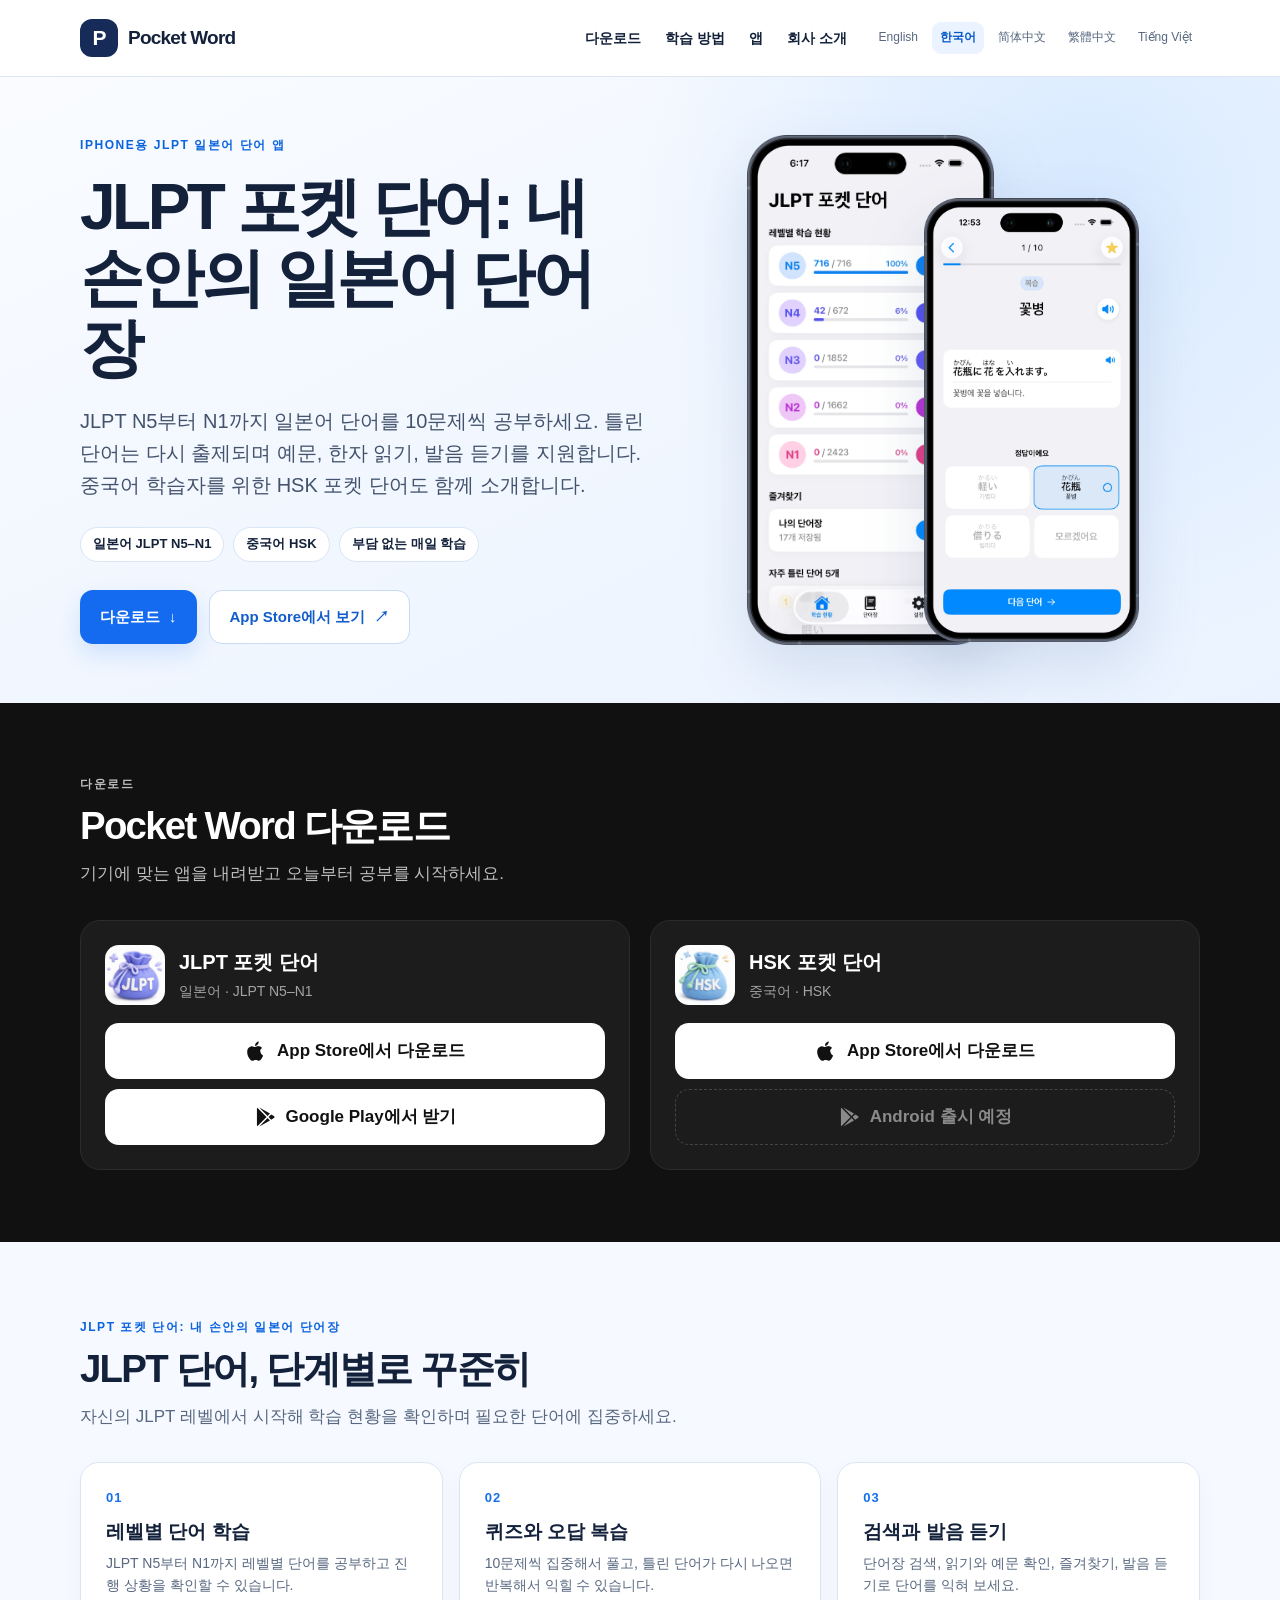
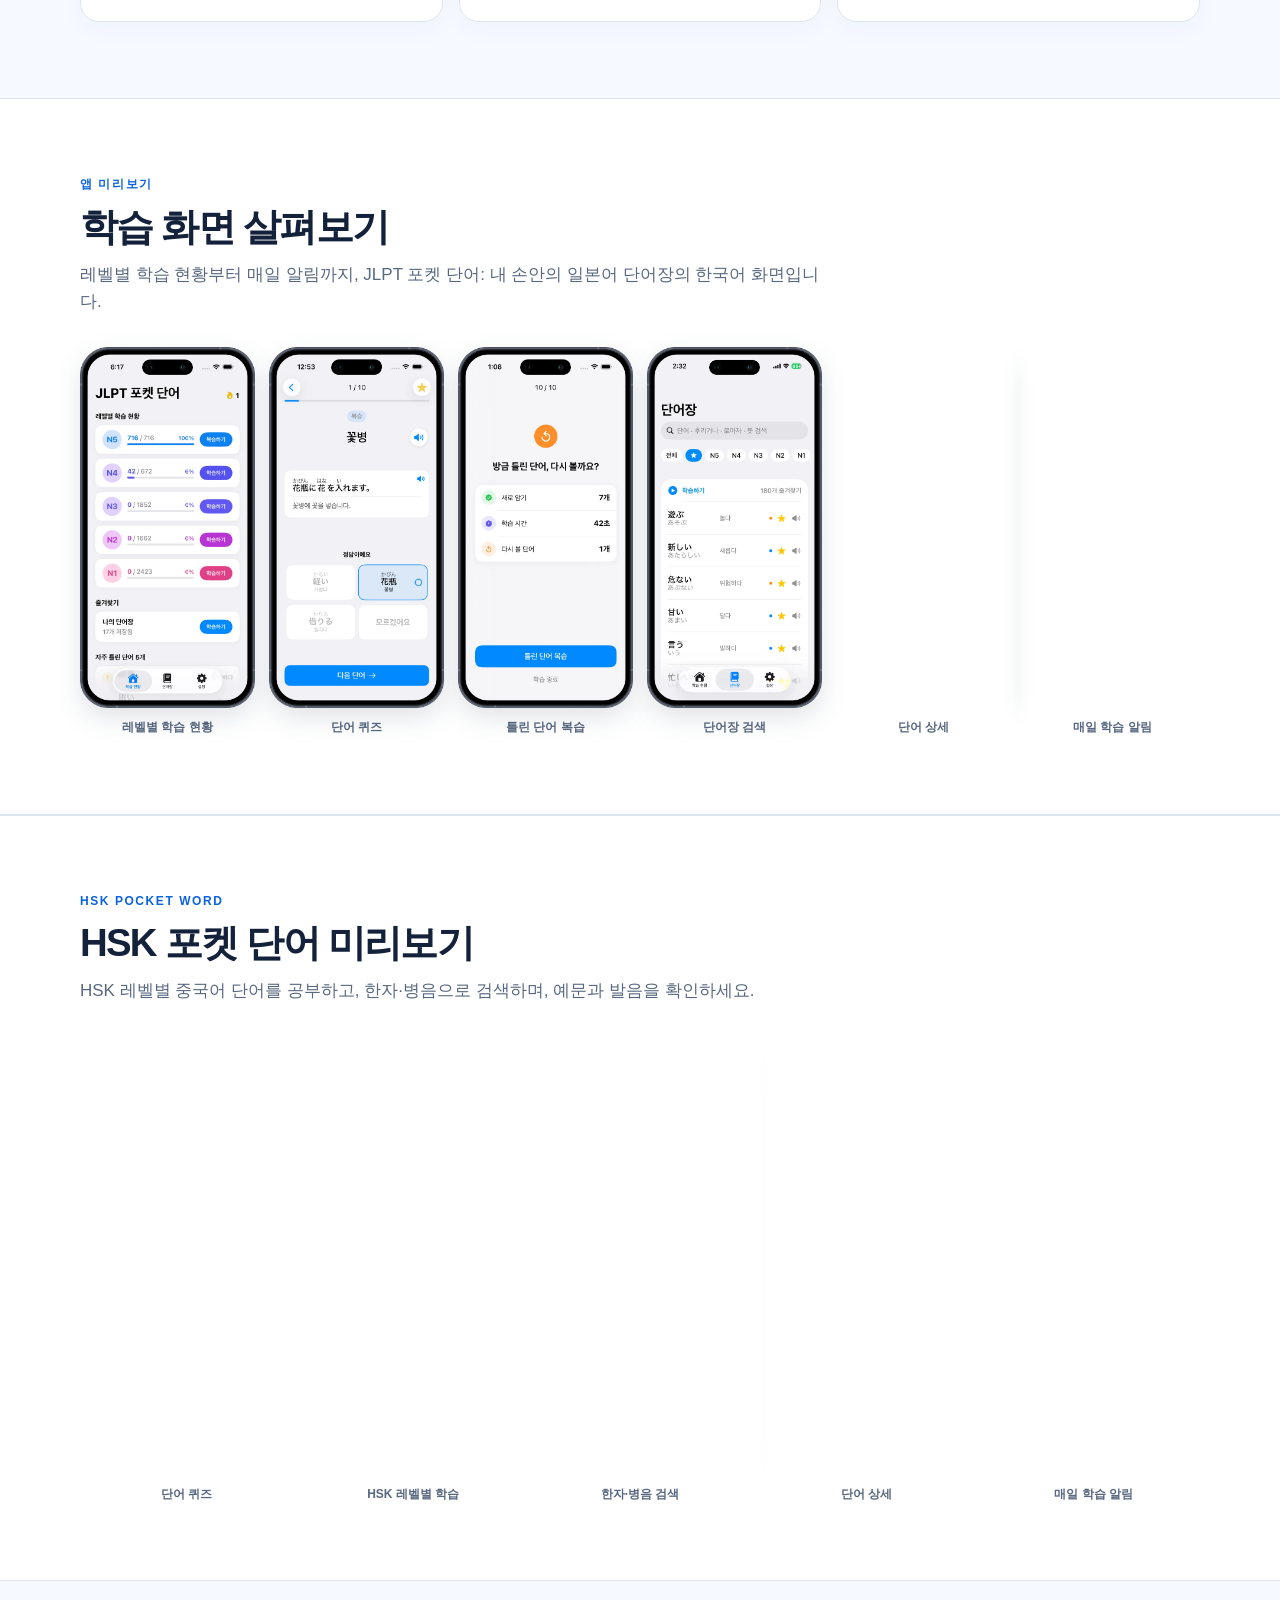
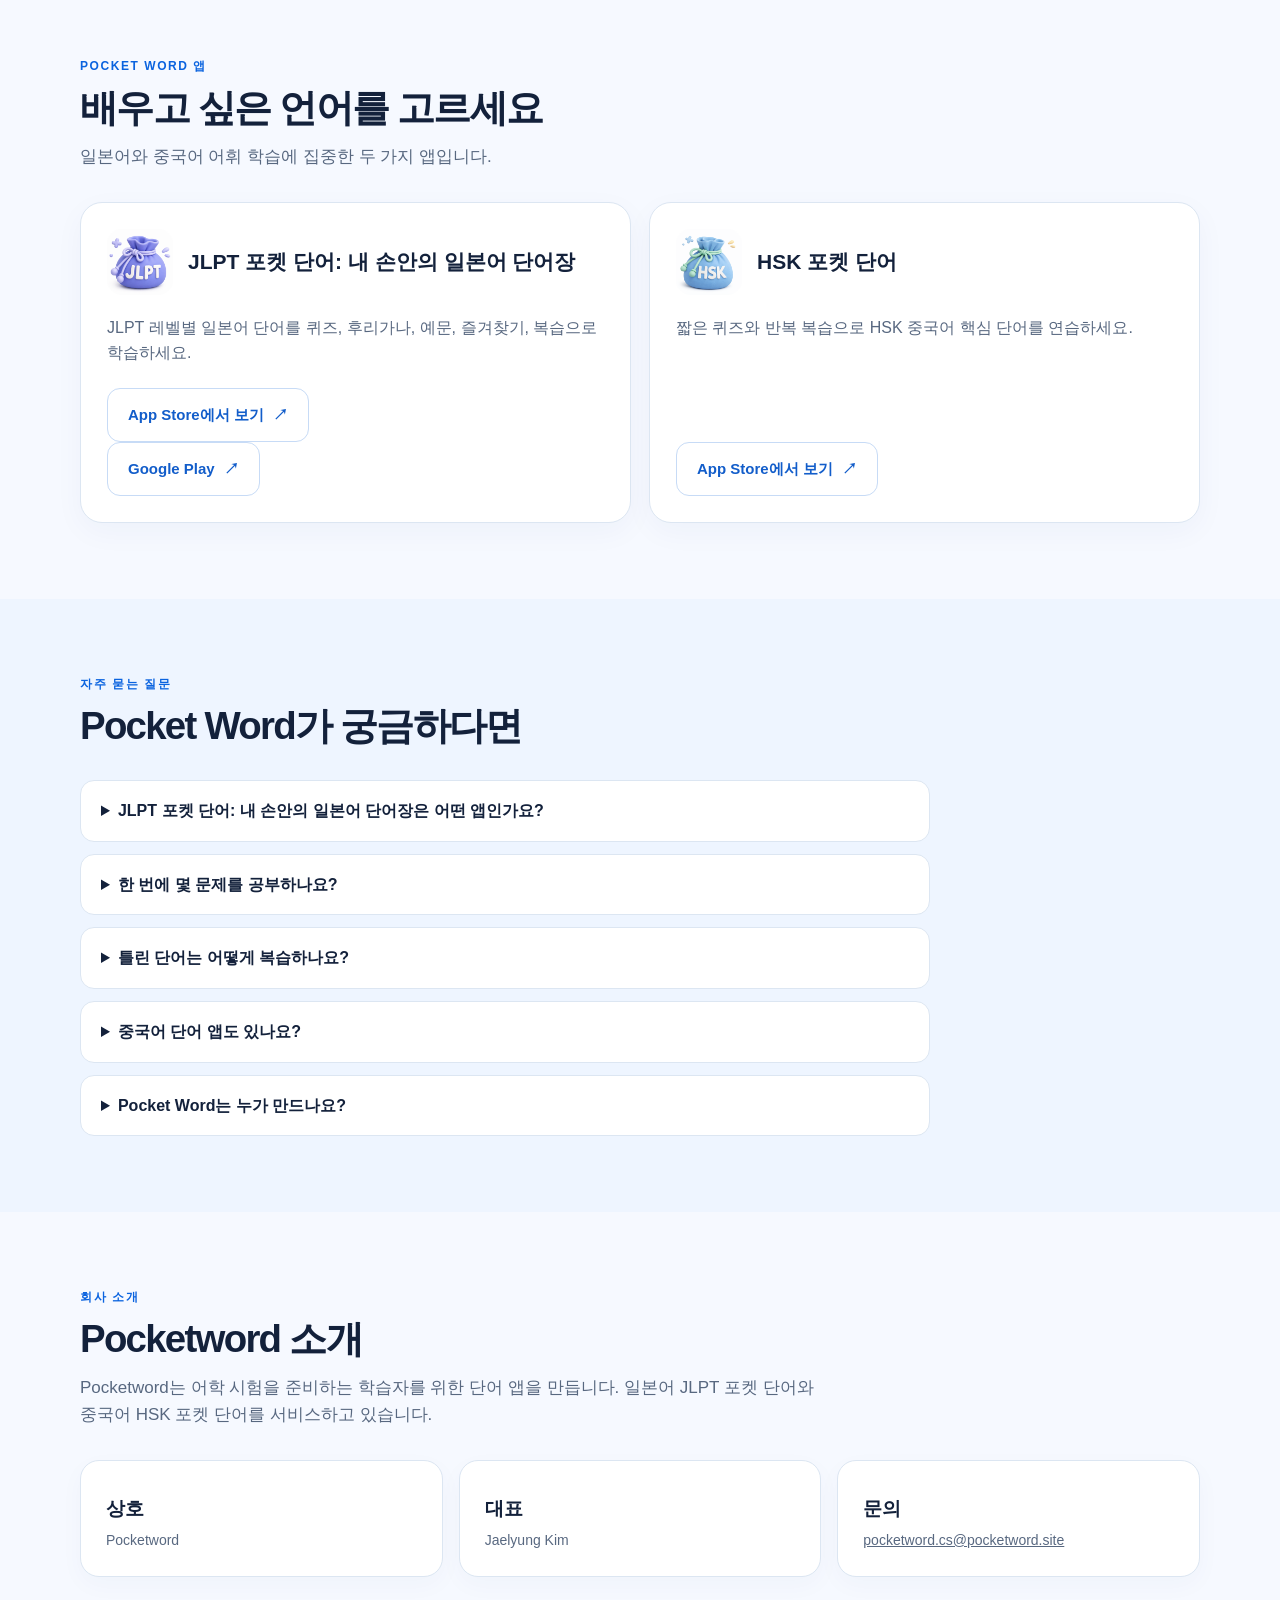
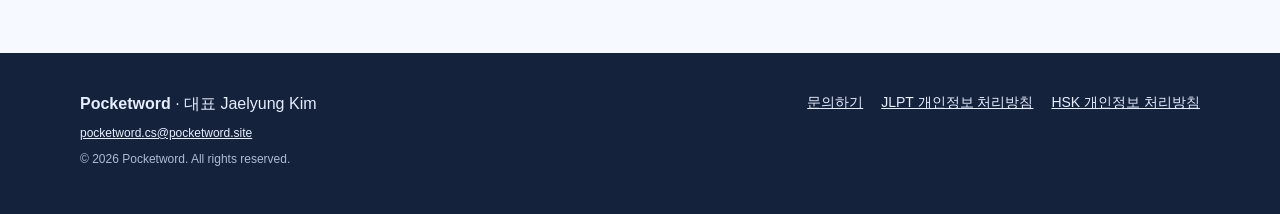
==== commit d9d2e6b2: "Update index.html" ====
--- a/ko/index.html
+++ b/ko/index.html
@@ -24,22 +24,40 @@
   <meta name="twitter:card" content="summary_large_image">
   <link rel="icon" href="/jlpt-pocket-word.png">
   <link rel="stylesheet" href="/style.css">
-  <script type="application/ld+json">{"@context": "https://schema.org", "@graph": [{"@type": "Organization", "@id": "https://pocketword.site/#organization", "name": "Pocketword", "legalName": "Pocketword", "brand": "Pocket Word", "url": "https://pocketword.site/", "logo": "https://pocketword.site/jlpt-pocket-word.png", "email": "pocketword.cs@pocketword.site", "contactPoint": {"@type": "ContactPoint", "contactType": "customer support", "email": "pocketword.cs@pocketword.site"}, "founder": {"@type": "Person", "name": "Jaelyung Kim"}}, {"@type": "WebPage", "@id": "https://pocketword.site/ko/#webpage", "url": "https://pocketword.site/ko/", "name": "JLPT 포켓 단어: 내 손안의 일본어 단어장 | Pocket Word", "description": "JLPT 포켓 단어: 내 손안의 일본어 단어장과 HSK 포켓 단어를 소개합니다. 레벨별 학습, 짧은 퀴즈, 오답 복습, 발음 듣기를 살펴보세요.", "inLanguage": "ko", "isPartOf": {"@id": "https://pocketword.site/#website"}, "about": [{"@id": "https://pocketword.site/#jlpt"}, {"@id": "https://pocketword.site/#hsk"}]}, {"@type": "WebSite", "@id": "https://pocketword.site/#website", "name": "Pocket Word", "url": "https://pocketword.site/", "publisher": {"@id": "https://pocketword.site/#organization"}, "inLanguage": ["en", "ko", "zh-CN", "zh-TW", "vi"]}, {"@type": "SoftwareApplication", "@id": "https://pocketword.site/#jlpt", "name": "JLPT 포켓 단어: 내 손안의 일본어 단어장", "alternateName": "JLPT Pocket Word", "applicationCategory": "EducationalApplication", "operatingSystem": "iOS", "url": "https://apps.apple.com/app/id6768330065", "downloadUrl": "https://apps.apple.com/app/id6768330065", "image": "https://pocketword.site/jlpt-pocket-word.png", "screenshot": ["https://pocketword.site/images/kr/1.webp", "https://pocketword.site/images/kr/2.webp", "https://pocketword.site/images/kr/3.webp", "https://pocketword.site/images/kr/4.webp", "https://pocketword.site/images/kr/5.webp", "https://pocketword.site/images/kr/6.webp"], "description": "JLPT 레벨별 일본어 단어를 퀴즈, 후리가나, 예문, 즐겨찾기, 복습으로 학습하세요.", "publisher": {"@id": "https://pocketword.site/#organization"}}, {"@type": "SoftwareApplication", "@id": "https://pocketword.site/#hsk", "name": "HSK Pocket Word", "applicationCategory": "EducationalApplication", "operatingSystem": "iOS", "url": "https://apps.apple.com/app/id6761183360", "downloadUrl": "https://apps.apple.com/app/id6761183360", "image": "https://pocketword.site/hsk-pocket-word.png", "screenshot": ["https://pocketword.site/images/hsk/kr/1.webp", "https://pocketword.site/images/hsk/kr/2.webp", "https://pocketword.site/images/hsk/kr/3.webp", "https://pocketword.site/images/hsk/kr/4.webp", "https://pocketword.site/images/hsk/kr/5.webp"], "description": "짧은 퀴즈와 반복 복습으로 HSK 중국어 핵심 단어를 연습하세요.", "publisher": {"@id": "https://pocketword.site/#organization"}}]}</script>
+  <script type="application/ld+json">{"@context": "https://schema.org", "@graph": [{"@type": "Organization", "@id": "https://pocketword.site/#organization", "name": "Pocketword", "legalName": "Pocketword", "brand": "Pocket Word", "url": "https://pocketword.site/", "logo": "https://pocketword.site/jlpt-pocket-word.png", "email": "pocketword.cs@pocketword.site", "contactPoint": {"@type": "ContactPoint", "contactType": "customer support", "email": "pocketword.cs@pocketword.site"}, "founder": {"@type": "Person", "name": "Jaelyung Kim"}}, {"@type": "WebPage", "@id": "https://pocketword.site/ko/#webpage", "url": "https://pocketword.site/ko/", "name": "JLPT 포켓 단어: 내 손안의 일본어 단어장 | Pocket Word", "description": "JLPT 포켓 단어: 내 손안의 일본어 단어장과 HSK 포켓 단어를 소개합니다. 레벨별 학습, 짧은 퀴즈, 오답 복습, 발음 듣기를 살펴보세요.", "inLanguage": "ko", "isPartOf": {"@id": "https://pocketword.site/#website"}, "about": [{"@id": "https://pocketword.site/#jlpt"}, {"@id": "https://pocketword.site/#hsk"}]}, {"@type": "WebSite", "@id": "https://pocketword.site/#website", "name": "Pocket Word", "url": "https://pocketword.site/", "publisher": {"@id": "https://pocketword.site/#organization"}, "inLanguage": ["en", "ko", "zh-CN", "zh-TW", "vi"]}, {"@type": "SoftwareApplication", "@id": "https://pocketword.site/#jlpt", "name": "JLPT 포켓 단어: 내 손안의 일본어 단어장", "alternateName": "JLPT Pocket Word", "applicationCategory": "EducationalApplication", "operatingSystem": "iOS, Android", "url": "https://apps.apple.com/app/id6768330065", "downloadUrl": "https://apps.apple.com/app/id6768330065", "image": "https://pocketword.site/jlpt-pocket-word.png", "screenshot": ["https://pocketword.site/images/kr/1.webp", "https://pocketword.site/images/kr/2.webp", "https://pocketword.site/images/kr/3.webp", "https://pocketword.site/images/kr/4.webp", "https://pocketword.site/images/kr/5.webp", "https://pocketword.site/images/kr/6.webp"], "description": "JLPT 레벨별 일본어 단어를 퀴즈, 후리가나, 예문, 즐겨찾기, 복습으로 학습하세요.", "publisher": {"@id": "https://pocketword.site/#organization"}}, {"@type": "SoftwareApplication", "@id": "https://pocketword.site/#hsk", "name": "HSK Pocket Word", "applicationCategory": "EducationalApplication", "operatingSystem": "iOS", "url": "https://apps.apple.com/app/id6761183360", "downloadUrl": "https://apps.apple.com/app/id6761183360", "image": "https://pocketword.site/hsk-pocket-word.png", "screenshot": ["https://pocketword.site/images/hsk/kr/1.webp", "https://pocketword.site/images/hsk/kr/2.webp", "https://pocketword.site/images/hsk/kr/3.webp", "https://pocketword.site/images/hsk/kr/4.webp", "https://pocketword.site/images/hsk/kr/5.webp"], "description": "짧은 퀴즈와 반복 복습으로 HSK 중국어 핵심 단어를 연습하세요.", "publisher": {"@id": "https://pocketword.site/#organization"}}]}</script>
+<style>
+.download-section{padding:72px 0;background:#111;color:#fff}
+.download-section .section-head p,.download-section .eyebrow{color:#bdbdbd}
+.download-section h2{color:#fff}
+.download-grid{display:grid;grid-template-columns:repeat(auto-fit,minmax(280px,1fr));gap:20px;margin-top:28px}
+.download-card{background:#1c1c1c;border:1px solid #2c2c2c;border-radius:20px;padding:24px}
+.download-card-head{display:flex;align-items:center;gap:14px;margin-bottom:18px}
+.download-card-head img{width:60px;height:60px;border-radius:14px}
+.download-card-head h3{margin:0;font-size:20px;color:#fff}
+.download-card-head p{margin:2px 0 0;color:#a3a3a3;font-size:14px}
+.store-buttons{display:flex;flex-direction:column;gap:10px}
+.store-btn{display:flex;align-items:center;justify-content:center;gap:10px;min-height:56px;padding:12px 20px;border-radius:14px;background:#fff;color:#111;font-size:17px;font-weight:700;text-decoration:none}
+.store-btn:hover,.store-btn:focus-visible{background:#e8e8e8}
+.store-btn svg{width:22px;height:22px;flex:none}
+.store-btn.disabled{background:transparent;color:#8a8a8a;border:1px dashed #444;cursor:default}
+@media (max-width:520px){.download-section{padding:48px 0}}
+</style>
 </head>
 <body>
   <header class="site-header"><div class="wrap header-inner">
     <a class="brand" href="/"><span class="brand-mark" aria-hidden="true">P</span>Pocket Word</a>
-    <div class="header-actions"><a href="#features">학습 방법</a><a href="#apps">앱</a><a href="#company">회사 소개</a>
+    <div class="header-actions"><a href="#download">다운로드</a><a href="#features">학습 방법</a><a href="#apps">앱</a><a href="#company">회사 소개</a>
       <nav class="language-nav" aria-label="Language"><a href="/" hreflang="en" lang="en">English</a><a href="/ko/" hreflang="ko" lang="ko" aria-current="page">한국어</a><a href="/zh-cn/" hreflang="zh-CN" lang="zh-CN">简体中文</a><a href="/zh-tw/" hreflang="zh-TW" lang="zh-TW">繁體中文</a><a href="/vi/" hreflang="vi" lang="vi">Tiếng Việt</a></nav>
     </div>
   </div></header>
   <main>
     <div class="hero"><div class="wrap hero-grid">
       <div><div class="eyebrow">iPhone용 JLPT 일본어 단어 앱</div><h1>JLPT 포켓 단어: 내 손안의 일본어 단어장</h1><p class="lead">JLPT N5부터 N1까지 일본어 단어를 10문제씩 공부하세요. 틀린 단어는 다시 출제되며 예문, 한자 읽기, 발음 듣기를 지원합니다. 중국어 학습자를 위한 HSK 포켓 단어도 함께 소개합니다.</p>
-        <div class="hero-points"><span>일본어 JLPT N5–N1</span><span>중국어 HSK</span><span>부담 없는 매일 학습</span></div><div class="hero-actions"><a class="button" href="#features">JLPT 앱 살펴보기 <span aria-hidden="true">→</span></a><a class="button secondary" href="https://apps.apple.com/app/id6768330065" target="_blank" rel="noopener noreferrer">App Store에서 보기 <span aria-hidden="true">↗</span></a></div>
+        <div class="hero-points"><span>일본어 JLPT N5–N1</span><span>중국어 HSK</span><span>부담 없는 매일 학습</span></div><div class="hero-actions"><a class="button" href="#download">다운로드 <span aria-hidden="true">↓</span></a><a class="button secondary" href="https://apps.apple.com/app/id6768330065" target="_blank" rel="noopener noreferrer">App Store에서 보기 <span aria-hidden="true">↗</span></a></div>
       </div>
       <div class="hero-art" aria-hidden="true"><img src="/images/kr/1.webp" width="1183" height="2441" alt="" fetchpriority="high"><img src="/images/kr/2.webp" width="1183" height="2441" alt=""></div>
     </div></div>
+    <section class="download-section" id="download"><div class="wrap"><div class="section-head"><div class="eyebrow">다운로드</div><h2>Pocket Word 다운로드</h2><p>기기에 맞는 앱을 내려받고 오늘부터 공부를 시작하세요.</p></div><div class="download-grid"><article class="download-card"><div class="download-card-head"><img src="/jlpt-pocket-word.png" width="60" height="60" alt=""><div><h3>JLPT 포켓 단어</h3><p>일본어 · JLPT N5–N1</p></div></div><div class="store-buttons"><a class="store-btn" href="https://apps.apple.com/app/id6768330065" target="_blank" rel="noopener noreferrer"><svg viewBox="0 0 24 24" aria-hidden="true"><path fill="currentColor" d="M16.4 12.6c0-2.6 2.1-3.8 2.2-3.9-1.2-1.8-3.1-2-3.7-2-1.6-.2-3.1.9-3.9.9s-2-.9-3.4-.9C5.9 6.8 4.2 7.8 3.3 9.4c-1.9 3.2-.5 8 1.3 10.6.9 1.3 2 2.7 3.4 2.6 1.3-.1 1.9-.9 3.5-.9s2.1.9 3.5.8c1.4 0 2.4-1.3 3.3-2.6 1-1.5 1.4-2.9 1.5-3-.1 0-2.9-1.1-2.9-4.3zM13.9 4.9c.7-.9 1.2-2.1 1.1-3.3-1 0-2.3.7-3 1.6-.7.8-1.2 2-1.1 3.2 1.1.1 2.3-.6 3-1.5z"/></svg><span>App Store에서 다운로드</span></a><a class="store-btn" href="https://play.google.com/store/apps/details?id=com.jlkim.jlptpocketword" target="_blank" rel="noopener noreferrer"><svg viewBox="0 0 24 24" aria-hidden="true"><path fill="currentColor" d="M3.6 1.8c-.3.3-.4.7-.4 1.2v18c0 .5.1.9.4 1.2L13.7 12 3.6 1.8zm11.2 11.3 2.6 2.6-11.6 6.6 9-9.2zm3.9-3.9 3 1.7c.9.5.9 1.8 0 2.3l-3 1.7-2.8-2.9 2.8-2.8zM5.8 1.7l11.6 6.6-2.6 2.6-9-9.2z"/></svg><span>Google Play에서 받기</span></a></div></article><article class="download-card"><div class="download-card-head"><img src="/hsk-pocket-word.png" width="60" height="60" alt=""><div><h3>HSK 포켓 단어</h3><p>중국어 · HSK</p></div></div><div class="store-buttons"><a class="store-btn" href="https://apps.apple.com/app/id6761183360" target="_blank" rel="noopener noreferrer"><svg viewBox="0 0 24 24" aria-hidden="true"><path fill="currentColor" d="M16.4 12.6c0-2.6 2.1-3.8 2.2-3.9-1.2-1.8-3.1-2-3.7-2-1.6-.2-3.1.9-3.9.9s-2-.9-3.4-.9C5.9 6.8 4.2 7.8 3.3 9.4c-1.9 3.2-.5 8 1.3 10.6.9 1.3 2 2.7 3.4 2.6 1.3-.1 1.9-.9 3.5-.9s2.1.9 3.5.8c1.4 0 2.4-1.3 3.3-2.6 1-1.5 1.4-2.9 1.5-3-.1 0-2.9-1.1-2.9-4.3zM13.9 4.9c.7-.9 1.2-2.1 1.1-3.3-1 0-2.3.7-3 1.6-.7.8-1.2 2-1.1 3.2 1.1.1 2.3-.6 3-1.5z"/></svg><span>App Store에서 다운로드</span></a><span class="store-btn disabled"><svg viewBox="0 0 24 24" aria-hidden="true"><path fill="currentColor" d="M3.6 1.8c-.3.3-.4.7-.4 1.2v18c0 .5.1.9.4 1.2L13.7 12 3.6 1.8zm11.2 11.3 2.6 2.6-11.6 6.6 9-9.2zm3.9-3.9 3 1.7c.9.5.9 1.8 0 2.3l-3 1.7-2.8-2.9 2.8-2.8zM5.8 1.7l11.6 6.6-2.6 2.6-9-9.2z"/></svg><span>Android 출시 예정</span></span></div></article></div></div></section>
     <section id="features"><div class="wrap">
       <div class="section-head"><div class="eyebrow">JLPT 포켓 단어: 내 손안의 일본어 단어장</div><h2>JLPT 단어, 단계별로 꾸준히</h2><p>자신의 JLPT 레벨에서 시작해 학습 현황을 확인하며 필요한 단어에 집중하세요.</p></div>
       <div class="feature-grid"><article class="feature"><div class="number">01</div><h3>레벨별 단어 학습</h3><p>JLPT N5부터 N1까지 레벨별 단어를 공부하고 진행 상황을 확인할 수 있습니다.</p></article><article class="feature"><div class="number">02</div><h3>퀴즈와 오답 복습</h3><p>10문제씩 집중해서 풀고, 틀린 단어가 다시 나오면 반복해서 익힐 수 있습니다.</p></article><article class="feature"><div class="number">03</div><h3>검색과 발음 듣기</h3><p>단어장 검색, 읽기와 예문 확인, 즐겨찾기, 발음 듣기로 단어를 익혀 보세요.</p></article></div>
@@ -55,7 +73,7 @@
     <section id="apps"><div class="wrap">
       <div class="section-head"><div class="eyebrow">Pocket Word 앱</div><h2>배우고 싶은 언어를 고르세요</h2><p>일본어와 중국어 어휘 학습에 집중한 두 가지 앱입니다.</p></div>
       <div class="app-grid">
-        <article class="app-card"><div class="app-card-head"><img src="/jlpt-pocket-word.png" width="66" height="66" loading="lazy" alt=""><h3>JLPT 포켓 단어: 내 손안의 일본어 단어장</h3></div><p>JLPT 레벨별 일본어 단어를 퀴즈, 후리가나, 예문, 즐겨찾기, 복습으로 학습하세요.</p><a class="button secondary" href="https://apps.apple.com/app/id6768330065" target="_blank" rel="noopener noreferrer">App Store에서 보기 <span aria-hidden="true">↗</span></a></article>
+        <article class="app-card"><div class="app-card-head"><img src="/jlpt-pocket-word.png" width="66" height="66" loading="lazy" alt=""><h3>JLPT 포켓 단어: 내 손안의 일본어 단어장</h3></div><p>JLPT 레벨별 일본어 단어를 퀴즈, 후리가나, 예문, 즐겨찾기, 복습으로 학습하세요.</p><a class="button secondary" href="https://apps.apple.com/app/id6768330065" target="_blank" rel="noopener noreferrer">App Store에서 보기 <span aria-hidden="true">↗</span></a><a class="button secondary" href="https://play.google.com/store/apps/details?id=com.jlkim.jlptpocketword" target="_blank" rel="noopener noreferrer">Google Play <span aria-hidden="true">↗</span></a></article>
         <article class="app-card"><div class="app-card-head"><img src="/hsk-pocket-word.png" width="66" height="66" loading="lazy" alt=""><h3>HSK 포켓 단어</h3></div><p>짧은 퀴즈와 반복 복습으로 HSK 중국어 핵심 단어를 연습하세요.</p><a class="button secondary" href="https://apps.apple.com/app/id6761183360" target="_blank" rel="noopener noreferrer">App Store에서 보기 <span aria-hidden="true">↗</span></a></article>
       </div>
     </div></section>
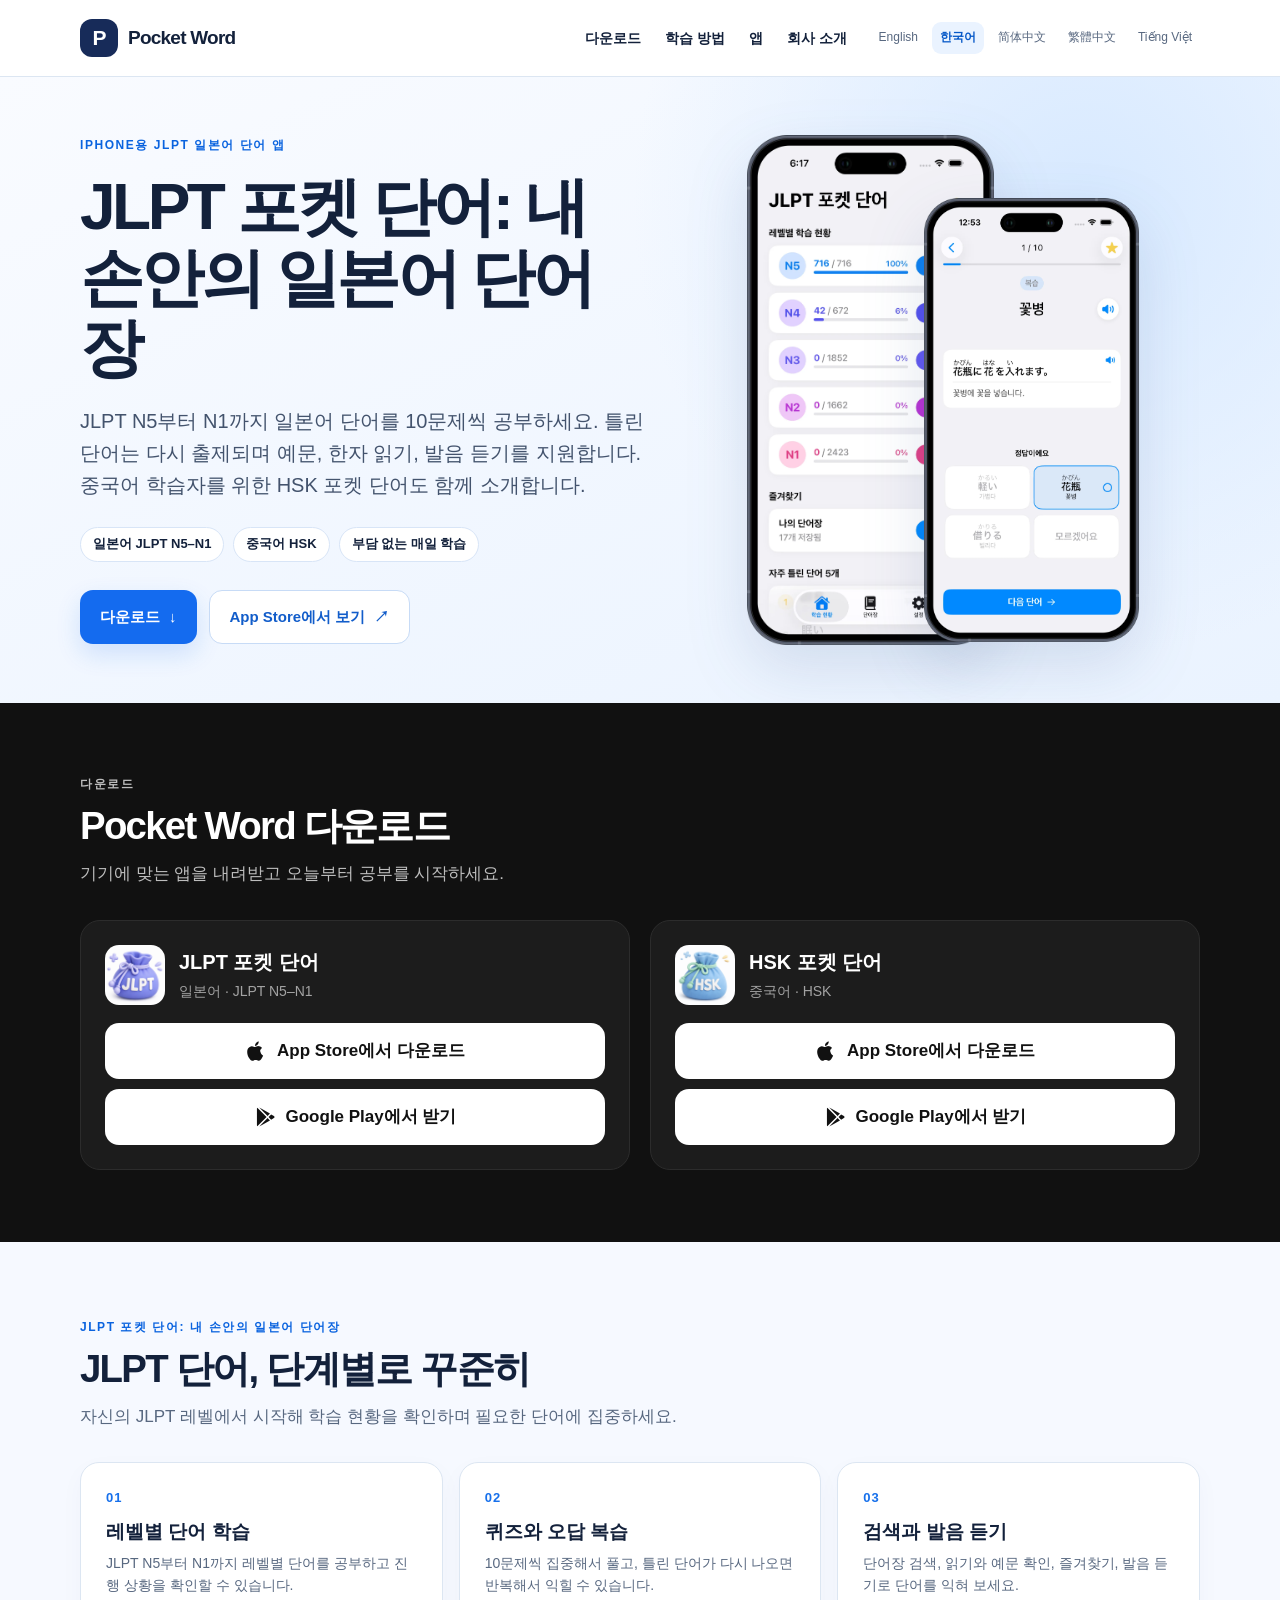
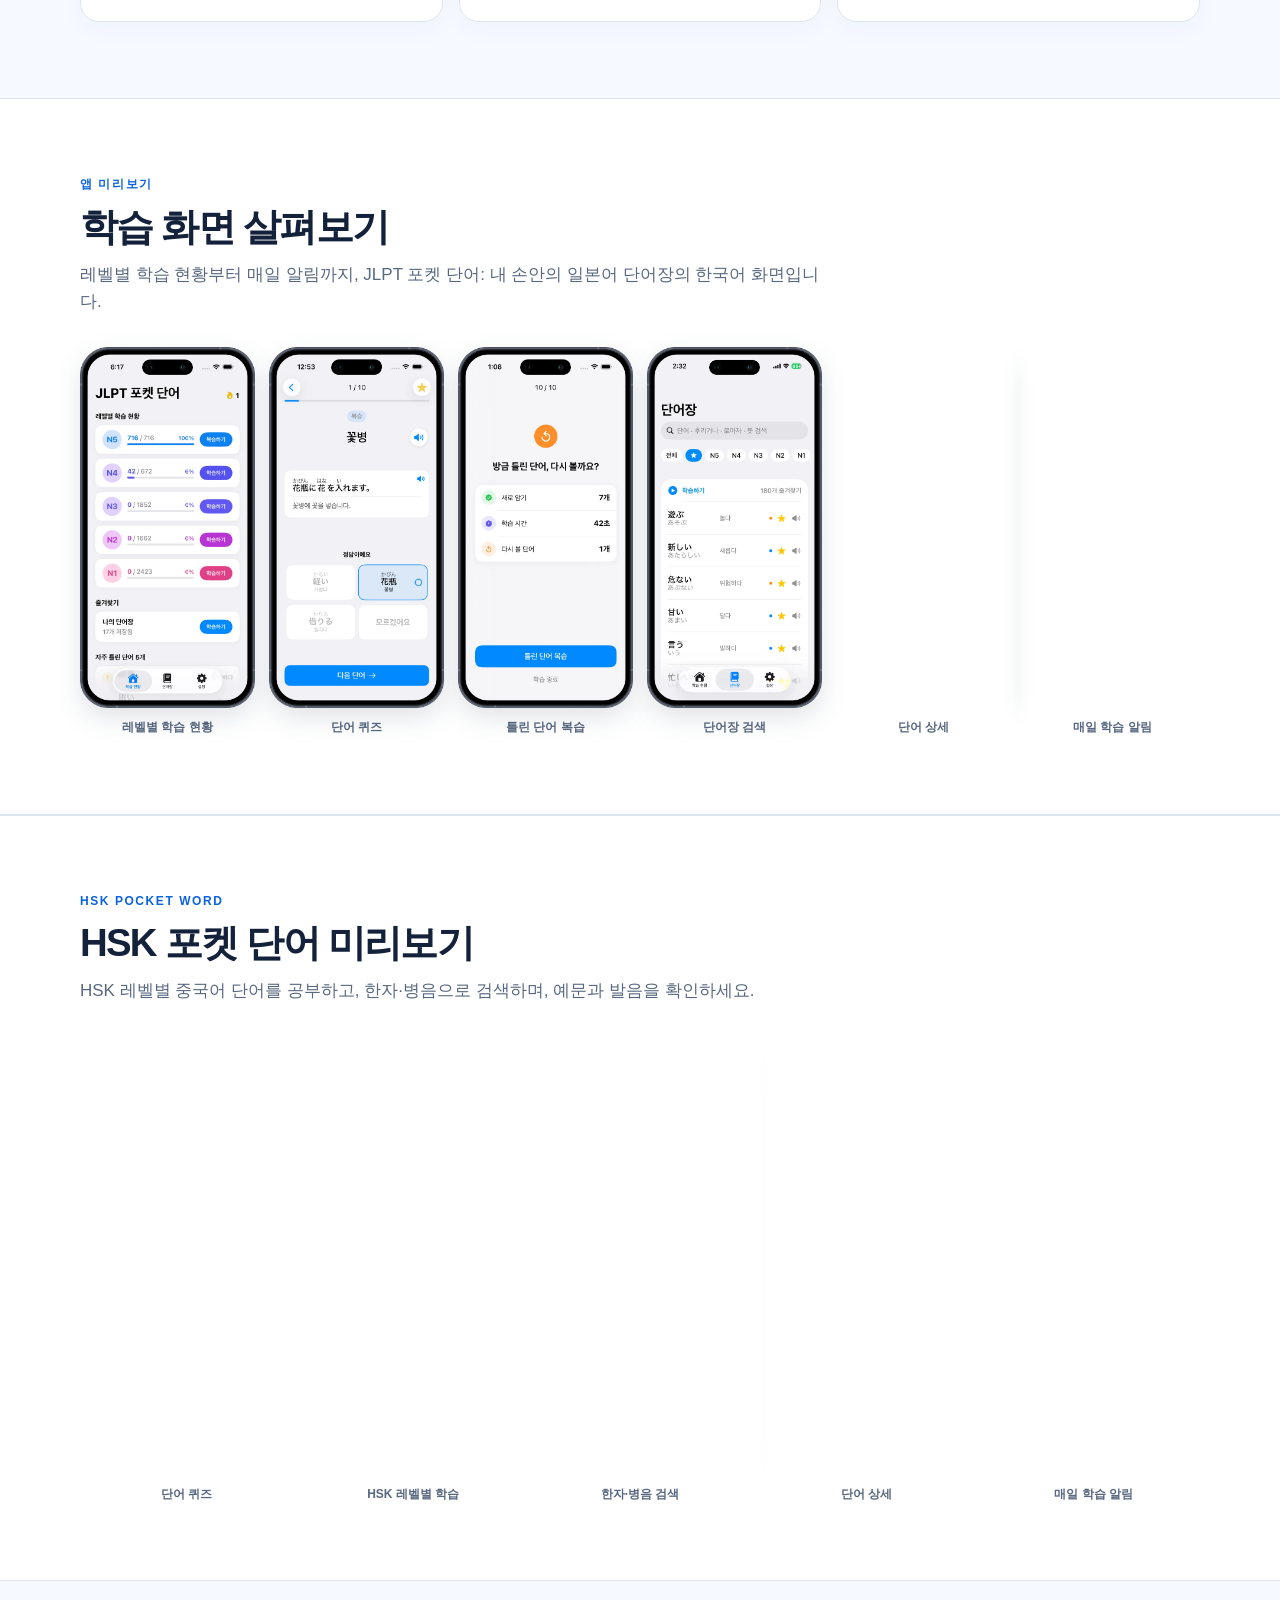
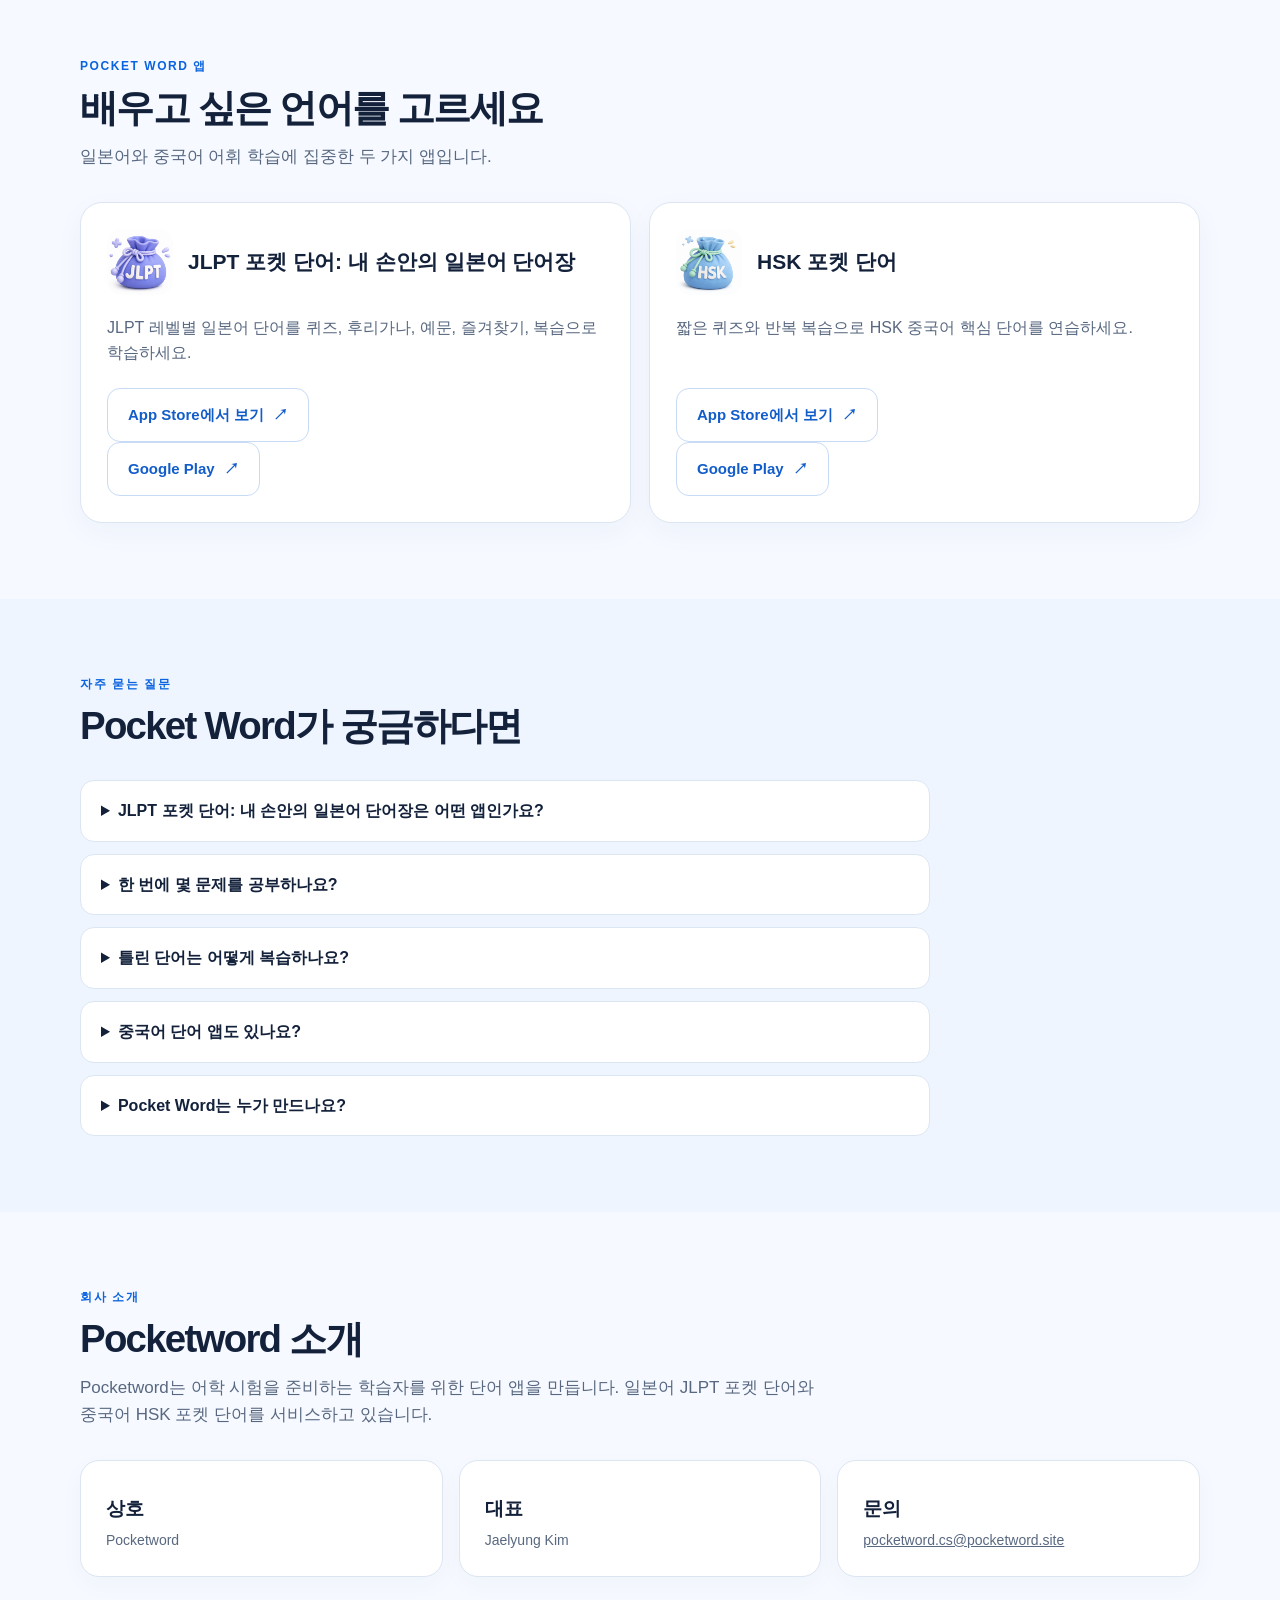
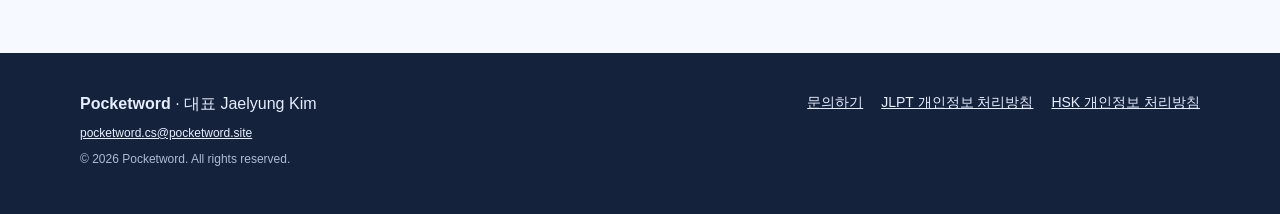
==== commit 9392c556: "Add HSK Pocket Word Google Play links" ====
--- a/ko/index.html
+++ b/ko/index.html
@@ -24,7 +24,7 @@
   <meta name="twitter:card" content="summary_large_image">
   <link rel="icon" href="/jlpt-pocket-word.png">
   <link rel="stylesheet" href="/style.css">
-  <script type="application/ld+json">{"@context": "https://schema.org", "@graph": [{"@type": "Organization", "@id": "https://pocketword.site/#organization", "name": "Pocketword", "legalName": "Pocketword", "brand": "Pocket Word", "url": "https://pocketword.site/", "logo": "https://pocketword.site/jlpt-pocket-word.png", "email": "pocketword.cs@pocketword.site", "contactPoint": {"@type": "ContactPoint", "contactType": "customer support", "email": "pocketword.cs@pocketword.site"}, "founder": {"@type": "Person", "name": "Jaelyung Kim"}}, {"@type": "WebPage", "@id": "https://pocketword.site/ko/#webpage", "url": "https://pocketword.site/ko/", "name": "JLPT 포켓 단어: 내 손안의 일본어 단어장 | Pocket Word", "description": "JLPT 포켓 단어: 내 손안의 일본어 단어장과 HSK 포켓 단어를 소개합니다. 레벨별 학습, 짧은 퀴즈, 오답 복습, 발음 듣기를 살펴보세요.", "inLanguage": "ko", "isPartOf": {"@id": "https://pocketword.site/#website"}, "about": [{"@id": "https://pocketword.site/#jlpt"}, {"@id": "https://pocketword.site/#hsk"}]}, {"@type": "WebSite", "@id": "https://pocketword.site/#website", "name": "Pocket Word", "url": "https://pocketword.site/", "publisher": {"@id": "https://pocketword.site/#organization"}, "inLanguage": ["en", "ko", "zh-CN", "zh-TW", "vi"]}, {"@type": "SoftwareApplication", "@id": "https://pocketword.site/#jlpt", "name": "JLPT 포켓 단어: 내 손안의 일본어 단어장", "alternateName": "JLPT Pocket Word", "applicationCategory": "EducationalApplication", "operatingSystem": "iOS, Android", "url": "https://apps.apple.com/app/id6768330065", "downloadUrl": "https://apps.apple.com/app/id6768330065", "image": "https://pocketword.site/jlpt-pocket-word.png", "screenshot": ["https://pocketword.site/images/kr/1.webp", "https://pocketword.site/images/kr/2.webp", "https://pocketword.site/images/kr/3.webp", "https://pocketword.site/images/kr/4.webp", "https://pocketword.site/images/kr/5.webp", "https://pocketword.site/images/kr/6.webp"], "description": "JLPT 레벨별 일본어 단어를 퀴즈, 후리가나, 예문, 즐겨찾기, 복습으로 학습하세요.", "publisher": {"@id": "https://pocketword.site/#organization"}}, {"@type": "SoftwareApplication", "@id": "https://pocketword.site/#hsk", "name": "HSK Pocket Word", "applicationCategory": "EducationalApplication", "operatingSystem": "iOS", "url": "https://apps.apple.com/app/id6761183360", "downloadUrl": "https://apps.apple.com/app/id6761183360", "image": "https://pocketword.site/hsk-pocket-word.png", "screenshot": ["https://pocketword.site/images/hsk/kr/1.webp", "https://pocketword.site/images/hsk/kr/2.webp", "https://pocketword.site/images/hsk/kr/3.webp", "https://pocketword.site/images/hsk/kr/4.webp", "https://pocketword.site/images/hsk/kr/5.webp"], "description": "짧은 퀴즈와 반복 복습으로 HSK 중국어 핵심 단어를 연습하세요.", "publisher": {"@id": "https://pocketword.site/#organization"}}]}</script>
+  <script type="application/ld+json">{"@context": "https://schema.org", "@graph": [{"@type": "Organization", "@id": "https://pocketword.site/#organization", "name": "Pocketword", "legalName": "Pocketword", "brand": "Pocket Word", "url": "https://pocketword.site/", "logo": "https://pocketword.site/jlpt-pocket-word.png", "email": "pocketword.cs@pocketword.site", "contactPoint": {"@type": "ContactPoint", "contactType": "customer support", "email": "pocketword.cs@pocketword.site"}, "founder": {"@type": "Person", "name": "Jaelyung Kim"}}, {"@type": "WebPage", "@id": "https://pocketword.site/ko/#webpage", "url": "https://pocketword.site/ko/", "name": "JLPT 포켓 단어: 내 손안의 일본어 단어장 | Pocket Word", "description": "JLPT 포켓 단어: 내 손안의 일본어 단어장과 HSK 포켓 단어를 소개합니다. 레벨별 학습, 짧은 퀴즈, 오답 복습, 발음 듣기를 살펴보세요.", "inLanguage": "ko", "isPartOf": {"@id": "https://pocketword.site/#website"}, "about": [{"@id": "https://pocketword.site/#jlpt"}, {"@id": "https://pocketword.site/#hsk"}]}, {"@type": "WebSite", "@id": "https://pocketword.site/#website", "name": "Pocket Word", "url": "https://pocketword.site/", "publisher": {"@id": "https://pocketword.site/#organization"}, "inLanguage": ["en", "ko", "zh-CN", "zh-TW", "vi"]}, {"@type": "SoftwareApplication", "@id": "https://pocketword.site/#jlpt", "name": "JLPT 포켓 단어: 내 손안의 일본어 단어장", "alternateName": "JLPT Pocket Word", "applicationCategory": "EducationalApplication", "operatingSystem": "iOS, Android", "url": "https://apps.apple.com/app/id6768330065", "downloadUrl": "https://apps.apple.com/app/id6768330065", "image": "https://pocketword.site/jlpt-pocket-word.png", "screenshot": ["https://pocketword.site/images/kr/1.webp", "https://pocketword.site/images/kr/2.webp", "https://pocketword.site/images/kr/3.webp", "https://pocketword.site/images/kr/4.webp", "https://pocketword.site/images/kr/5.webp", "https://pocketword.site/images/kr/6.webp"], "description": "JLPT 레벨별 일본어 단어를 퀴즈, 후리가나, 예문, 즐겨찾기, 복습으로 학습하세요.", "publisher": {"@id": "https://pocketword.site/#organization"}}, {"@type": "SoftwareApplication", "@id": "https://pocketword.site/#hsk", "name": "HSK Pocket Word", "applicationCategory": "EducationalApplication", "operatingSystem": "iOS, Android", "url": "https://apps.apple.com/app/id6761183360", "downloadUrl": ["https://apps.apple.com/app/id6761183360", "https://play.google.com/store/apps/details?id=com.jlkim.hskpocketword"], "image": "https://pocketword.site/hsk-pocket-word.png", "screenshot": ["https://pocketword.site/images/hsk/kr/1.webp", "https://pocketword.site/images/hsk/kr/2.webp", "https://pocketword.site/images/hsk/kr/3.webp", "https://pocketword.site/images/hsk/kr/4.webp", "https://pocketword.site/images/hsk/kr/5.webp"], "description": "짧은 퀴즈와 반복 복습으로 HSK 중국어 핵심 단어를 연습하세요.", "publisher": {"@id": "https://pocketword.site/#organization"}}]}</script>
 <style>
 .download-section{padding:72px 0;background:#111;color:#fff}
 .download-section .section-head p,.download-section .eyebrow{color:#bdbdbd}
@@ -57,7 +57,7 @@
       </div>
       <div class="hero-art" aria-hidden="true"><img src="/images/kr/1.webp" width="1183" height="2441" alt="" fetchpriority="high"><img src="/images/kr/2.webp" width="1183" height="2441" alt=""></div>
     </div></div>
-    <section class="download-section" id="download"><div class="wrap"><div class="section-head"><div class="eyebrow">다운로드</div><h2>Pocket Word 다운로드</h2><p>기기에 맞는 앱을 내려받고 오늘부터 공부를 시작하세요.</p></div><div class="download-grid"><article class="download-card"><div class="download-card-head"><img src="/jlpt-pocket-word.png" width="60" height="60" alt=""><div><h3>JLPT 포켓 단어</h3><p>일본어 · JLPT N5–N1</p></div></div><div class="store-buttons"><a class="store-btn" href="https://apps.apple.com/app/id6768330065" target="_blank" rel="noopener noreferrer"><svg viewBox="0 0 24 24" aria-hidden="true"><path fill="currentColor" d="M16.4 12.6c0-2.6 2.1-3.8 2.2-3.9-1.2-1.8-3.1-2-3.7-2-1.6-.2-3.1.9-3.9.9s-2-.9-3.4-.9C5.9 6.8 4.2 7.8 3.3 9.4c-1.9 3.2-.5 8 1.3 10.6.9 1.3 2 2.7 3.4 2.6 1.3-.1 1.9-.9 3.5-.9s2.1.9 3.5.8c1.4 0 2.4-1.3 3.3-2.6 1-1.5 1.4-2.9 1.5-3-.1 0-2.9-1.1-2.9-4.3zM13.9 4.9c.7-.9 1.2-2.1 1.1-3.3-1 0-2.3.7-3 1.6-.7.8-1.2 2-1.1 3.2 1.1.1 2.3-.6 3-1.5z"/></svg><span>App Store에서 다운로드</span></a><a class="store-btn" href="https://play.google.com/store/apps/details?id=com.jlkim.jlptpocketword" target="_blank" rel="noopener noreferrer"><svg viewBox="0 0 24 24" aria-hidden="true"><path fill="currentColor" d="M3.6 1.8c-.3.3-.4.7-.4 1.2v18c0 .5.1.9.4 1.2L13.7 12 3.6 1.8zm11.2 11.3 2.6 2.6-11.6 6.6 9-9.2zm3.9-3.9 3 1.7c.9.5.9 1.8 0 2.3l-3 1.7-2.8-2.9 2.8-2.8zM5.8 1.7l11.6 6.6-2.6 2.6-9-9.2z"/></svg><span>Google Play에서 받기</span></a></div></article><article class="download-card"><div class="download-card-head"><img src="/hsk-pocket-word.png" width="60" height="60" alt=""><div><h3>HSK 포켓 단어</h3><p>중국어 · HSK</p></div></div><div class="store-buttons"><a class="store-btn" href="https://apps.apple.com/app/id6761183360" target="_blank" rel="noopener noreferrer"><svg viewBox="0 0 24 24" aria-hidden="true"><path fill="currentColor" d="M16.4 12.6c0-2.6 2.1-3.8 2.2-3.9-1.2-1.8-3.1-2-3.7-2-1.6-.2-3.1.9-3.9.9s-2-.9-3.4-.9C5.9 6.8 4.2 7.8 3.3 9.4c-1.9 3.2-.5 8 1.3 10.6.9 1.3 2 2.7 3.4 2.6 1.3-.1 1.9-.9 3.5-.9s2.1.9 3.5.8c1.4 0 2.4-1.3 3.3-2.6 1-1.5 1.4-2.9 1.5-3-.1 0-2.9-1.1-2.9-4.3zM13.9 4.9c.7-.9 1.2-2.1 1.1-3.3-1 0-2.3.7-3 1.6-.7.8-1.2 2-1.1 3.2 1.1.1 2.3-.6 3-1.5z"/></svg><span>App Store에서 다운로드</span></a><span class="store-btn disabled"><svg viewBox="0 0 24 24" aria-hidden="true"><path fill="currentColor" d="M3.6 1.8c-.3.3-.4.7-.4 1.2v18c0 .5.1.9.4 1.2L13.7 12 3.6 1.8zm11.2 11.3 2.6 2.6-11.6 6.6 9-9.2zm3.9-3.9 3 1.7c.9.5.9 1.8 0 2.3l-3 1.7-2.8-2.9 2.8-2.8zM5.8 1.7l11.6 6.6-2.6 2.6-9-9.2z"/></svg><span>Android 출시 예정</span></span></div></article></div></div></section>
+    <section class="download-section" id="download"><div class="wrap"><div class="section-head"><div class="eyebrow">다운로드</div><h2>Pocket Word 다운로드</h2><p>기기에 맞는 앱을 내려받고 오늘부터 공부를 시작하세요.</p></div><div class="download-grid"><article class="download-card"><div class="download-card-head"><img src="/jlpt-pocket-word.png" width="60" height="60" alt=""><div><h3>JLPT 포켓 단어</h3><p>일본어 · JLPT N5–N1</p></div></div><div class="store-buttons"><a class="store-btn" href="https://apps.apple.com/app/id6768330065" target="_blank" rel="noopener noreferrer"><svg viewBox="0 0 24 24" aria-hidden="true"><path fill="currentColor" d="M16.4 12.6c0-2.6 2.1-3.8 2.2-3.9-1.2-1.8-3.1-2-3.7-2-1.6-.2-3.1.9-3.9.9s-2-.9-3.4-.9C5.9 6.8 4.2 7.8 3.3 9.4c-1.9 3.2-.5 8 1.3 10.6.9 1.3 2 2.7 3.4 2.6 1.3-.1 1.9-.9 3.5-.9s2.1.9 3.5.8c1.4 0 2.4-1.3 3.3-2.6 1-1.5 1.4-2.9 1.5-3-.1 0-2.9-1.1-2.9-4.3zM13.9 4.9c.7-.9 1.2-2.1 1.1-3.3-1 0-2.3.7-3 1.6-.7.8-1.2 2-1.1 3.2 1.1.1 2.3-.6 3-1.5z"/></svg><span>App Store에서 다운로드</span></a><a class="store-btn" href="https://play.google.com/store/apps/details?id=com.jlkim.jlptpocketword" target="_blank" rel="noopener noreferrer"><svg viewBox="0 0 24 24" aria-hidden="true"><path fill="currentColor" d="M3.6 1.8c-.3.3-.4.7-.4 1.2v18c0 .5.1.9.4 1.2L13.7 12 3.6 1.8zm11.2 11.3 2.6 2.6-11.6 6.6 9-9.2zm3.9-3.9 3 1.7c.9.5.9 1.8 0 2.3l-3 1.7-2.8-2.9 2.8-2.8zM5.8 1.7l11.6 6.6-2.6 2.6-9-9.2z"/></svg><span>Google Play에서 받기</span></a></div></article><article class="download-card"><div class="download-card-head"><img src="/hsk-pocket-word.png" width="60" height="60" alt=""><div><h3>HSK 포켓 단어</h3><p>중국어 · HSK</p></div></div><div class="store-buttons"><a class="store-btn" href="https://apps.apple.com/app/id6761183360" target="_blank" rel="noopener noreferrer"><svg viewBox="0 0 24 24" aria-hidden="true"><path fill="currentColor" d="M16.4 12.6c0-2.6 2.1-3.8 2.2-3.9-1.2-1.8-3.1-2-3.7-2-1.6-.2-3.1.9-3.9.9s-2-.9-3.4-.9C5.9 6.8 4.2 7.8 3.3 9.4c-1.9 3.2-.5 8 1.3 10.6.9 1.3 2 2.7 3.4 2.6 1.3-.1 1.9-.9 3.5-.9s2.1.9 3.5.8c1.4 0 2.4-1.3 3.3-2.6 1-1.5 1.4-2.9 1.5-3-.1 0-2.9-1.1-2.9-4.3zM13.9 4.9c.7-.9 1.2-2.1 1.1-3.3-1 0-2.3.7-3 1.6-.7.8-1.2 2-1.1 3.2 1.1.1 2.3-.6 3-1.5z"/></svg><span>App Store에서 다운로드</span></a><a class="store-btn" href="https://play.google.com/store/apps/details?id=com.jlkim.hskpocketword" target="_blank" rel="noopener noreferrer"><svg viewBox="0 0 24 24" aria-hidden="true"><path fill="currentColor" d="M3.6 1.8c-.3.3-.4.7-.4 1.2v18c0 .5.1.9.4 1.2L13.7 12 3.6 1.8zm11.2 11.3 2.6 2.6-11.6 6.6 9-9.2zm3.9-3.9 3 1.7c.9.5.9 1.8 0 2.3l-3 1.7-2.8-2.9 2.8-2.8zM5.8 1.7l11.6 6.6-2.6 2.6-9-9.2z"/></svg><span>Google Play에서 받기</span></a></div></article></div></div></section>
     <section id="features"><div class="wrap">
       <div class="section-head"><div class="eyebrow">JLPT 포켓 단어: 내 손안의 일본어 단어장</div><h2>JLPT 단어, 단계별로 꾸준히</h2><p>자신의 JLPT 레벨에서 시작해 학습 현황을 확인하며 필요한 단어에 집중하세요.</p></div>
       <div class="feature-grid"><article class="feature"><div class="number">01</div><h3>레벨별 단어 학습</h3><p>JLPT N5부터 N1까지 레벨별 단어를 공부하고 진행 상황을 확인할 수 있습니다.</p></article><article class="feature"><div class="number">02</div><h3>퀴즈와 오답 복습</h3><p>10문제씩 집중해서 풀고, 틀린 단어가 다시 나오면 반복해서 익힐 수 있습니다.</p></article><article class="feature"><div class="number">03</div><h3>검색과 발음 듣기</h3><p>단어장 검색, 읽기와 예문 확인, 즐겨찾기, 발음 듣기로 단어를 익혀 보세요.</p></article></div>
@@ -74,7 +74,7 @@
       <div class="section-head"><div class="eyebrow">Pocket Word 앱</div><h2>배우고 싶은 언어를 고르세요</h2><p>일본어와 중국어 어휘 학습에 집중한 두 가지 앱입니다.</p></div>
       <div class="app-grid">
         <article class="app-card"><div class="app-card-head"><img src="/jlpt-pocket-word.png" width="66" height="66" loading="lazy" alt=""><h3>JLPT 포켓 단어: 내 손안의 일본어 단어장</h3></div><p>JLPT 레벨별 일본어 단어를 퀴즈, 후리가나, 예문, 즐겨찾기, 복습으로 학습하세요.</p><a class="button secondary" href="https://apps.apple.com/app/id6768330065" target="_blank" rel="noopener noreferrer">App Store에서 보기 <span aria-hidden="true">↗</span></a><a class="button secondary" href="https://play.google.com/store/apps/details?id=com.jlkim.jlptpocketword" target="_blank" rel="noopener noreferrer">Google Play <span aria-hidden="true">↗</span></a></article>
-        <article class="app-card"><div class="app-card-head"><img src="/hsk-pocket-word.png" width="66" height="66" loading="lazy" alt=""><h3>HSK 포켓 단어</h3></div><p>짧은 퀴즈와 반복 복습으로 HSK 중국어 핵심 단어를 연습하세요.</p><a class="button secondary" href="https://apps.apple.com/app/id6761183360" target="_blank" rel="noopener noreferrer">App Store에서 보기 <span aria-hidden="true">↗</span></a></article>
+        <article class="app-card"><div class="app-card-head"><img src="/hsk-pocket-word.png" width="66" height="66" loading="lazy" alt=""><h3>HSK 포켓 단어</h3></div><p>짧은 퀴즈와 반복 복습으로 HSK 중국어 핵심 단어를 연습하세요.</p><a class="button secondary" href="https://apps.apple.com/app/id6761183360" target="_blank" rel="noopener noreferrer">App Store에서 보기 <span aria-hidden="true">↗</span></a><a class="button secondary" href="https://play.google.com/store/apps/details?id=com.jlkim.hskpocketword" target="_blank" rel="noopener noreferrer">Google Play <span aria-hidden="true">↗</span></a></article>
       </div>
     </div></section>
     <section class="faq-section"><div class="wrap">
